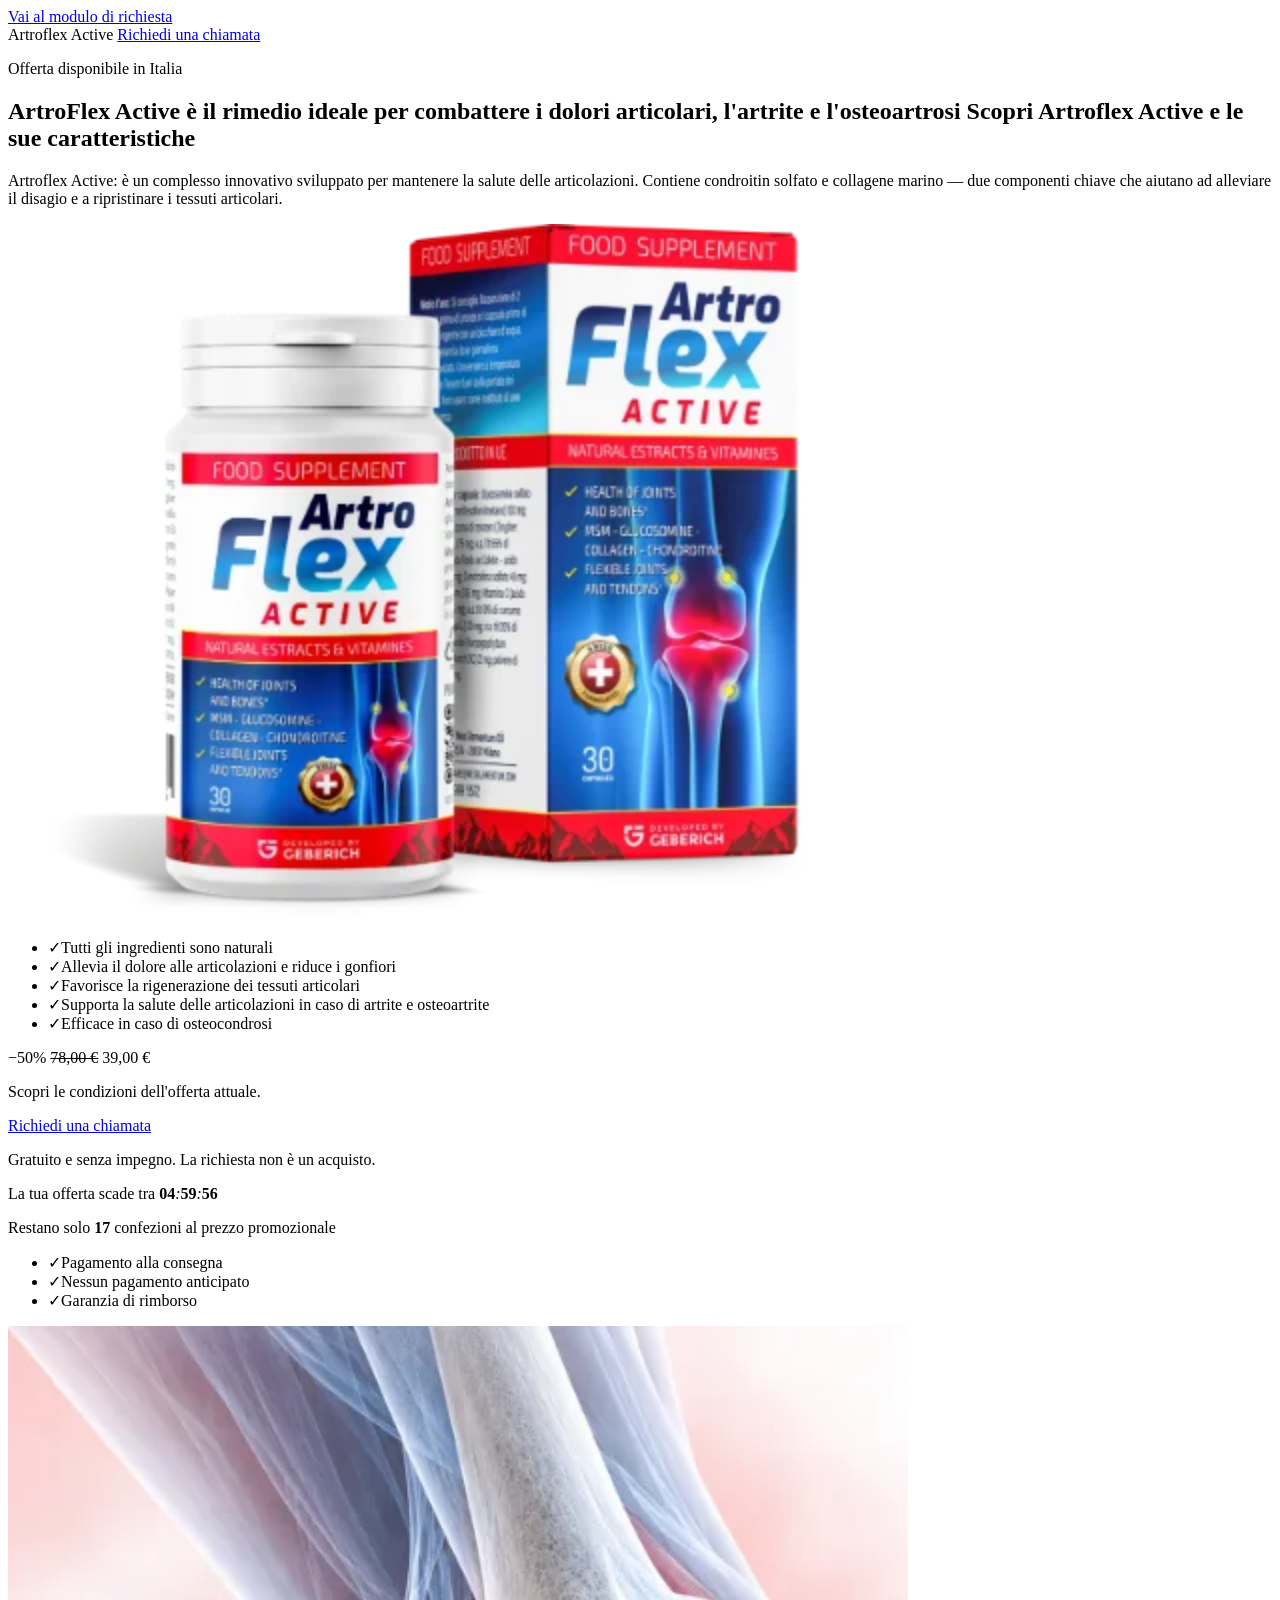
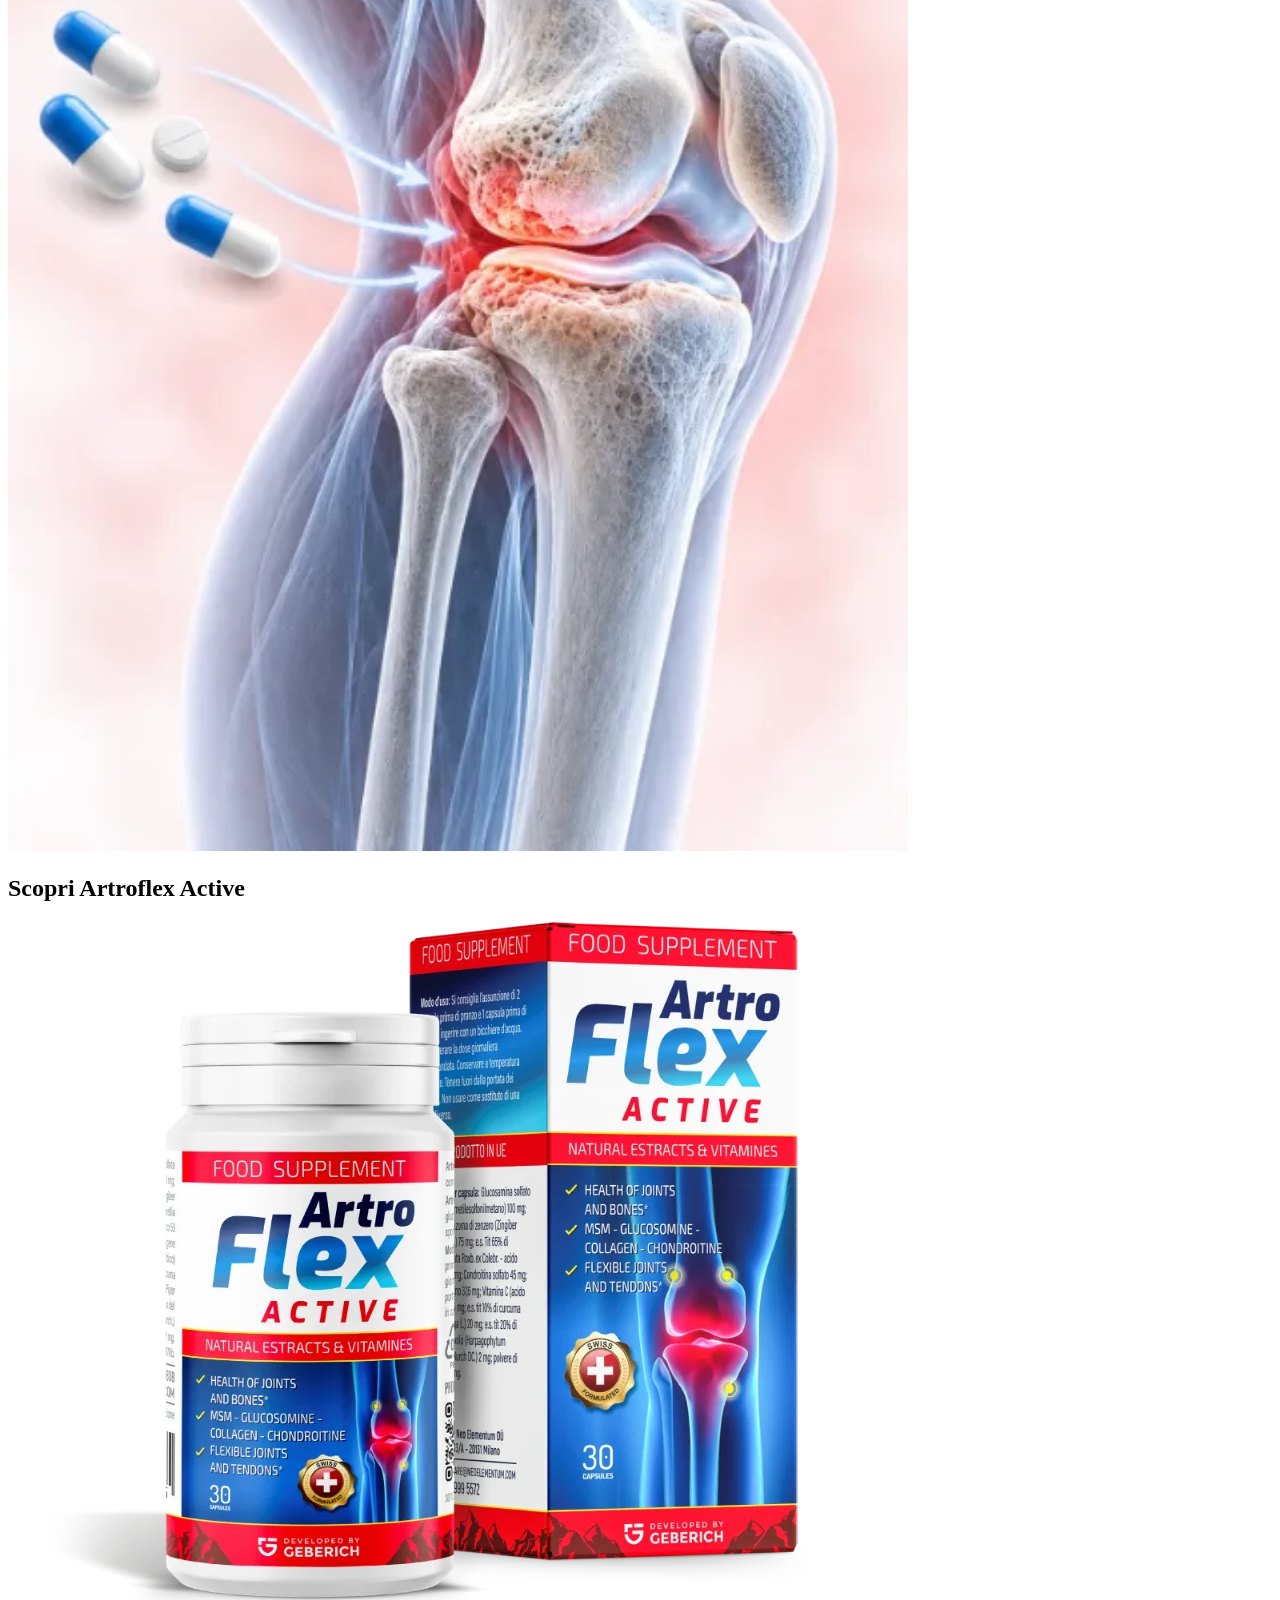
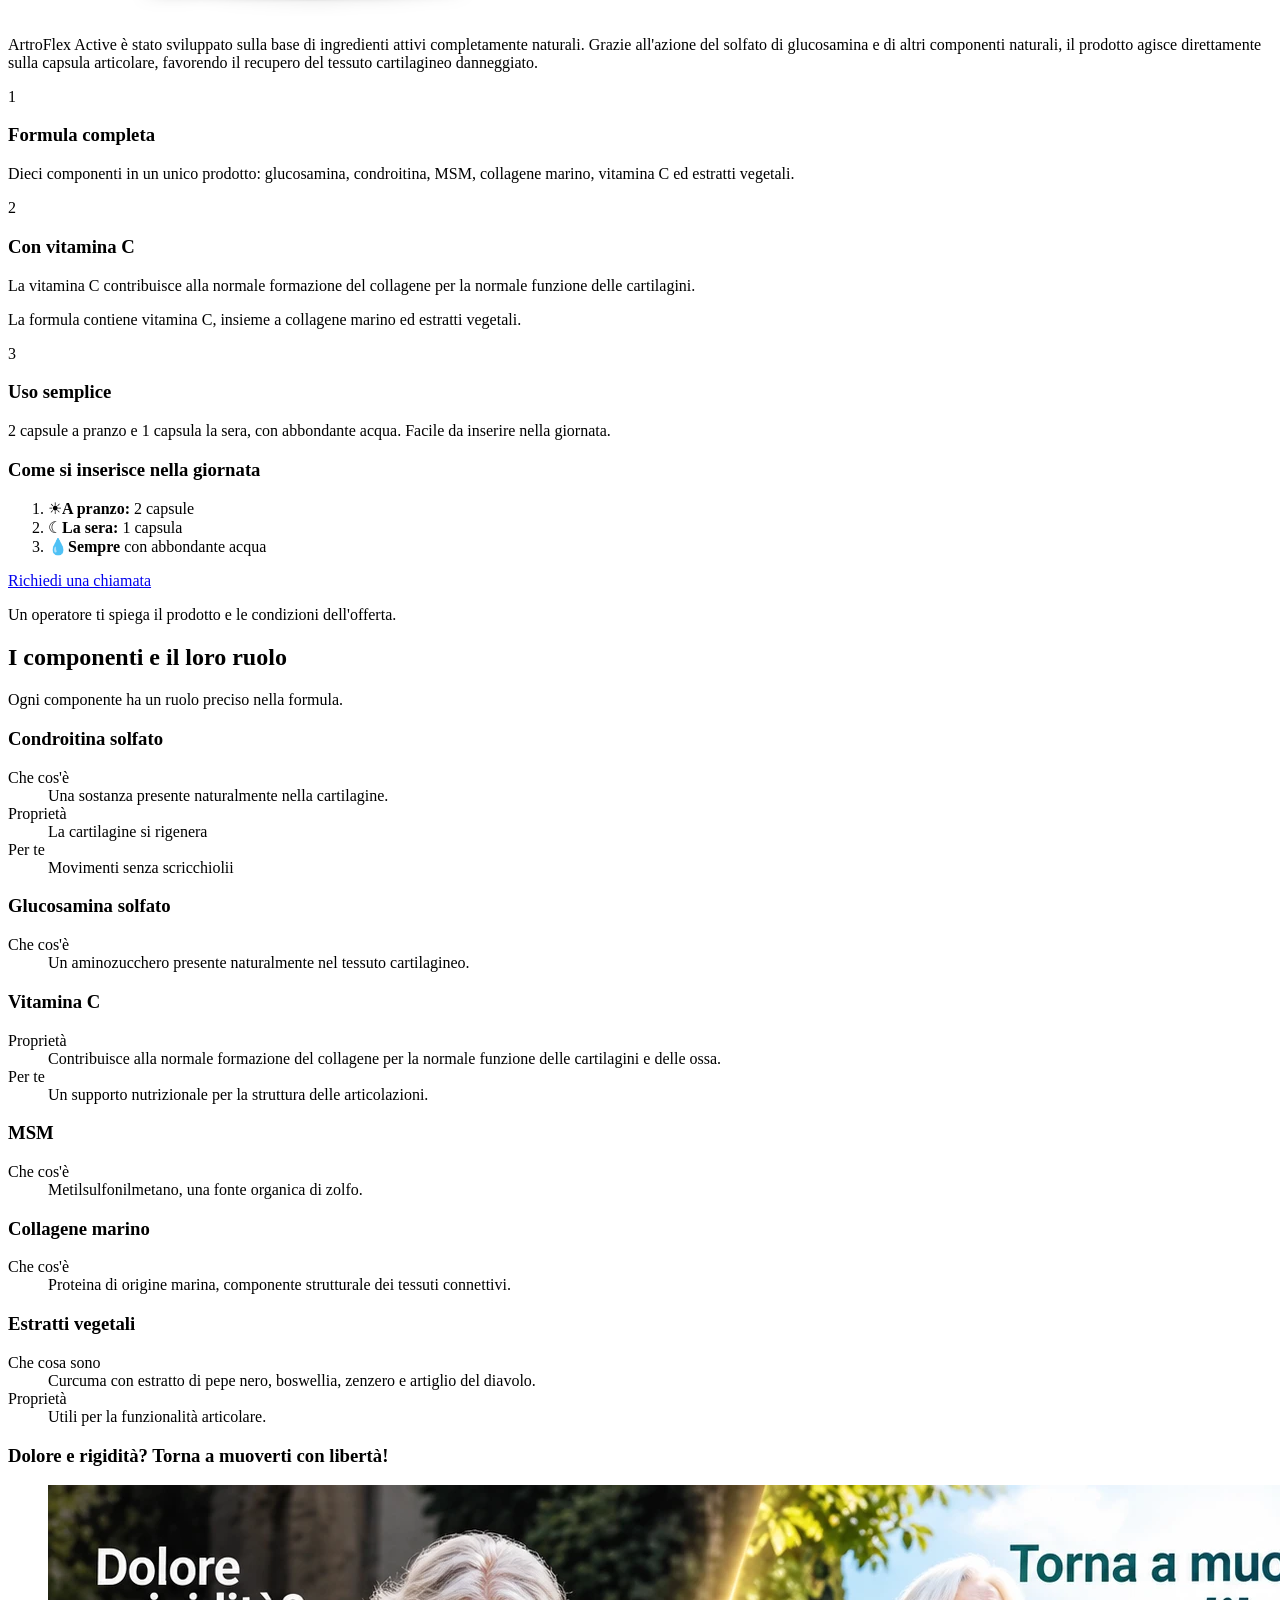
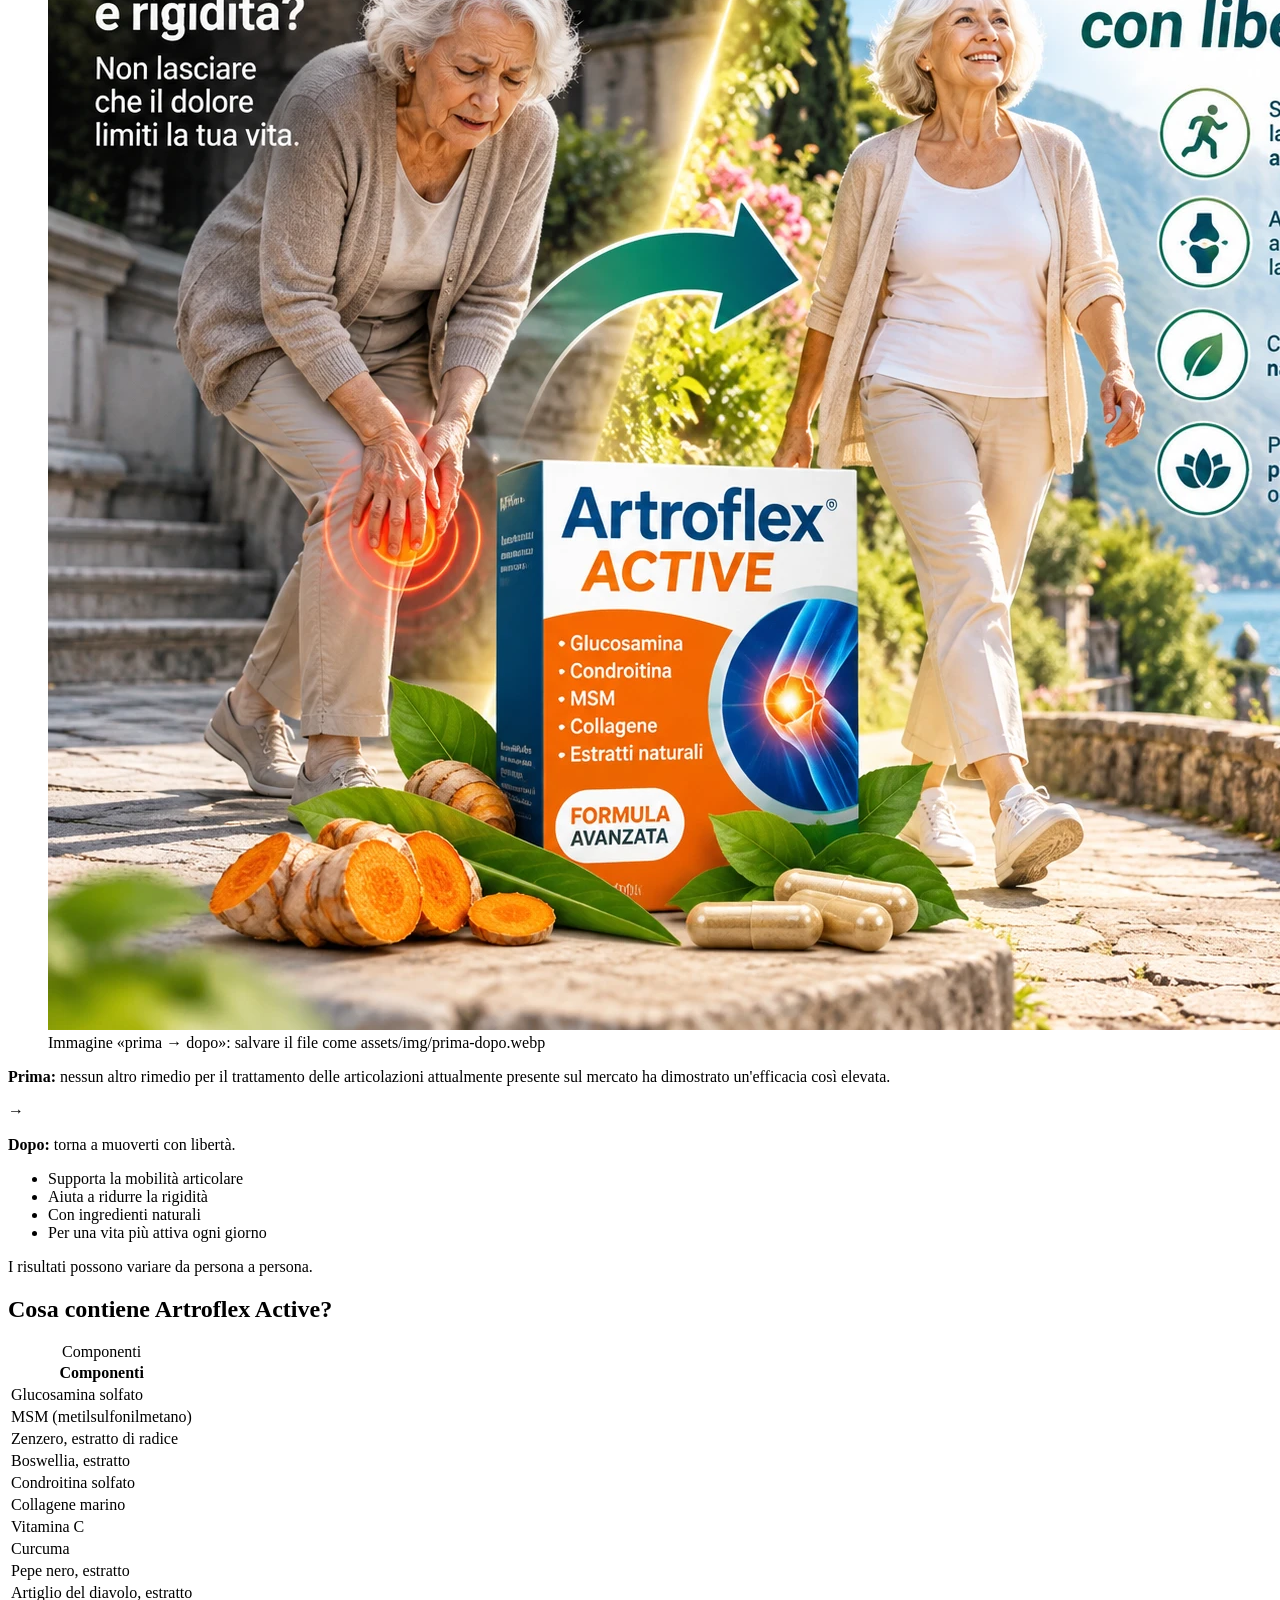
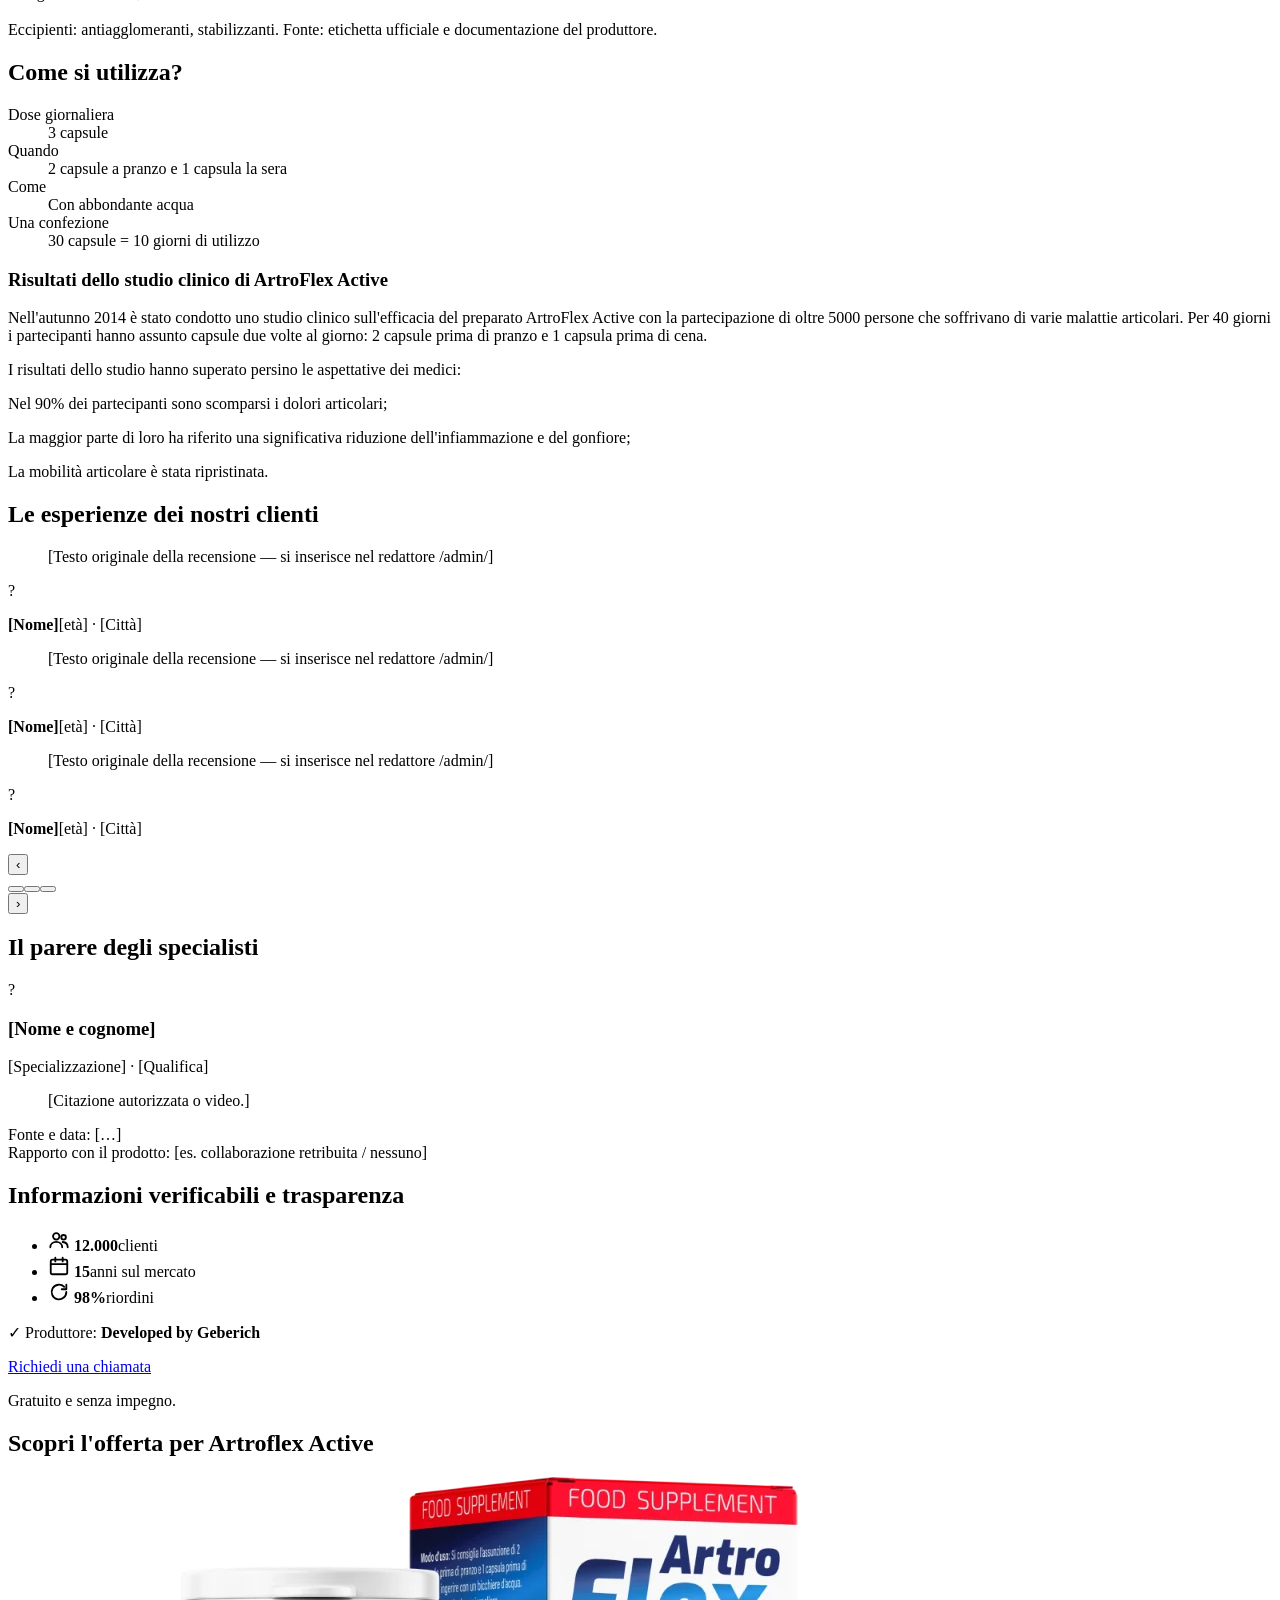
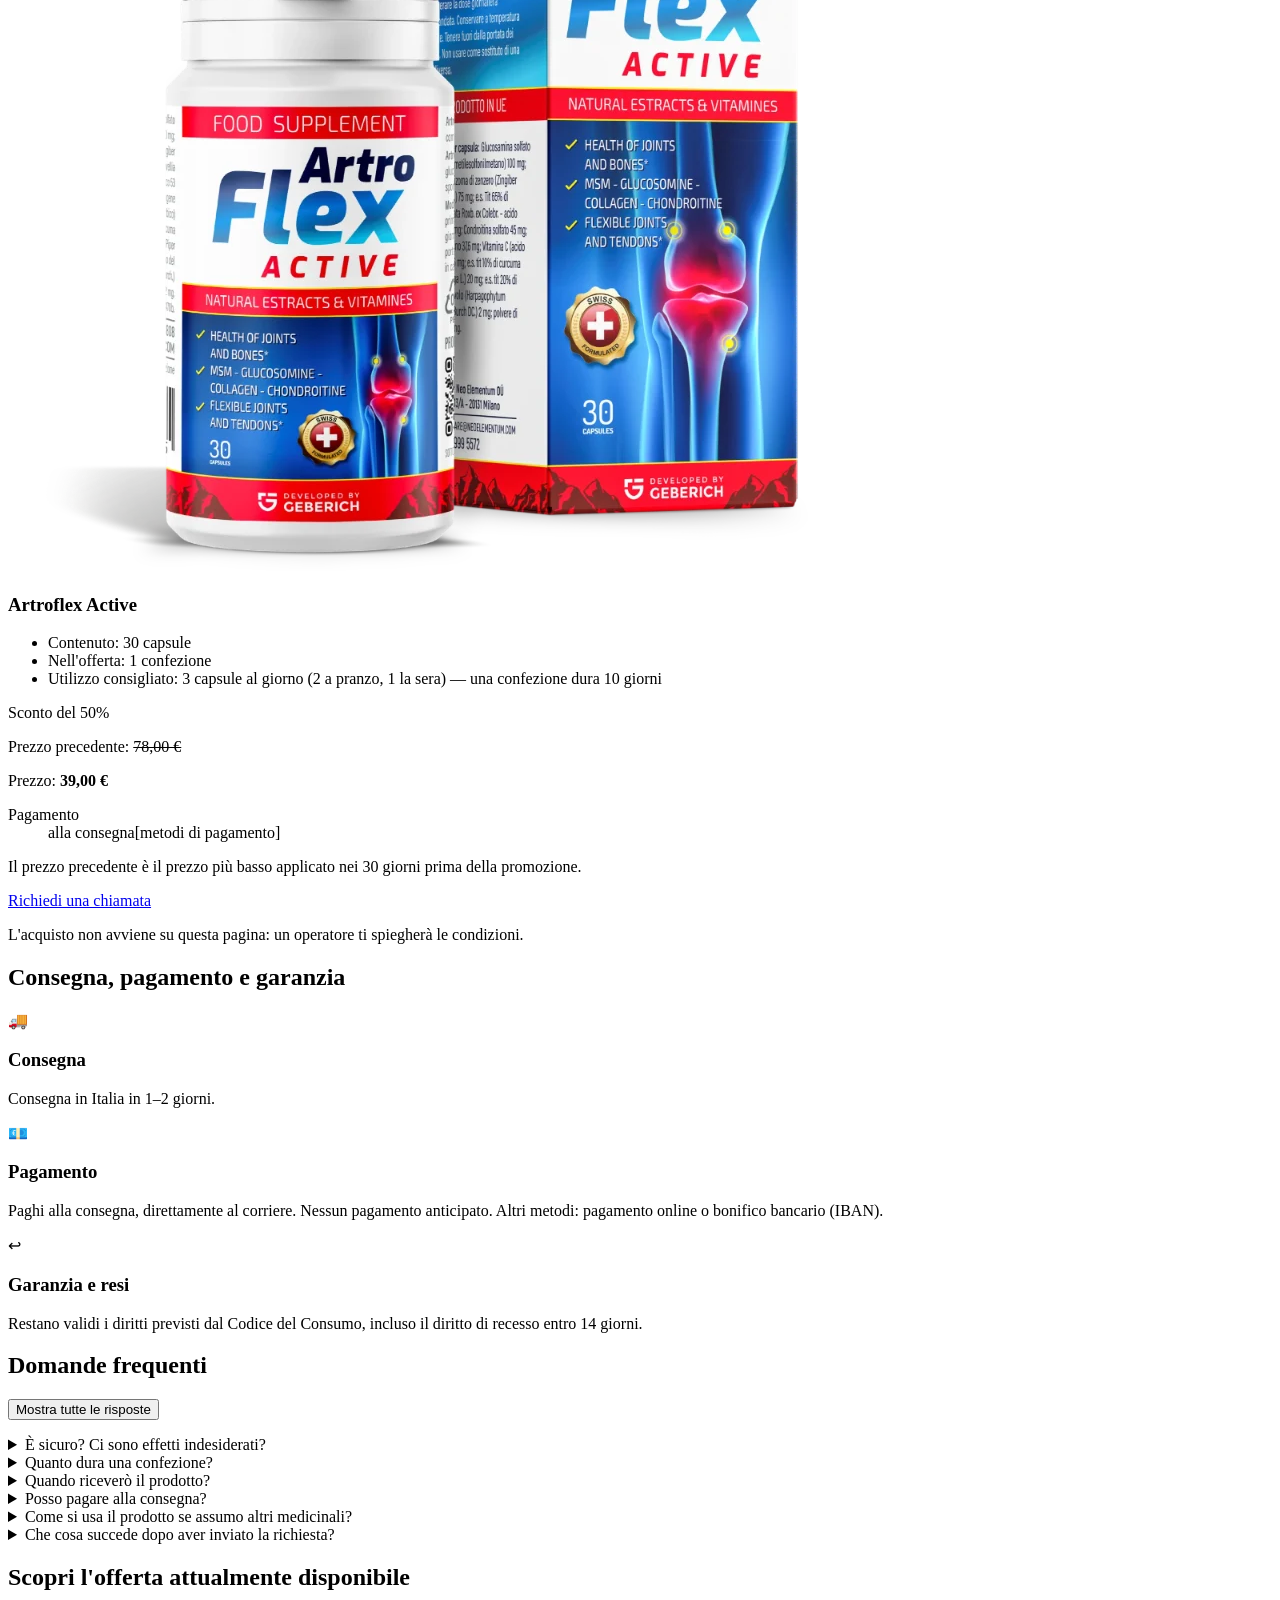
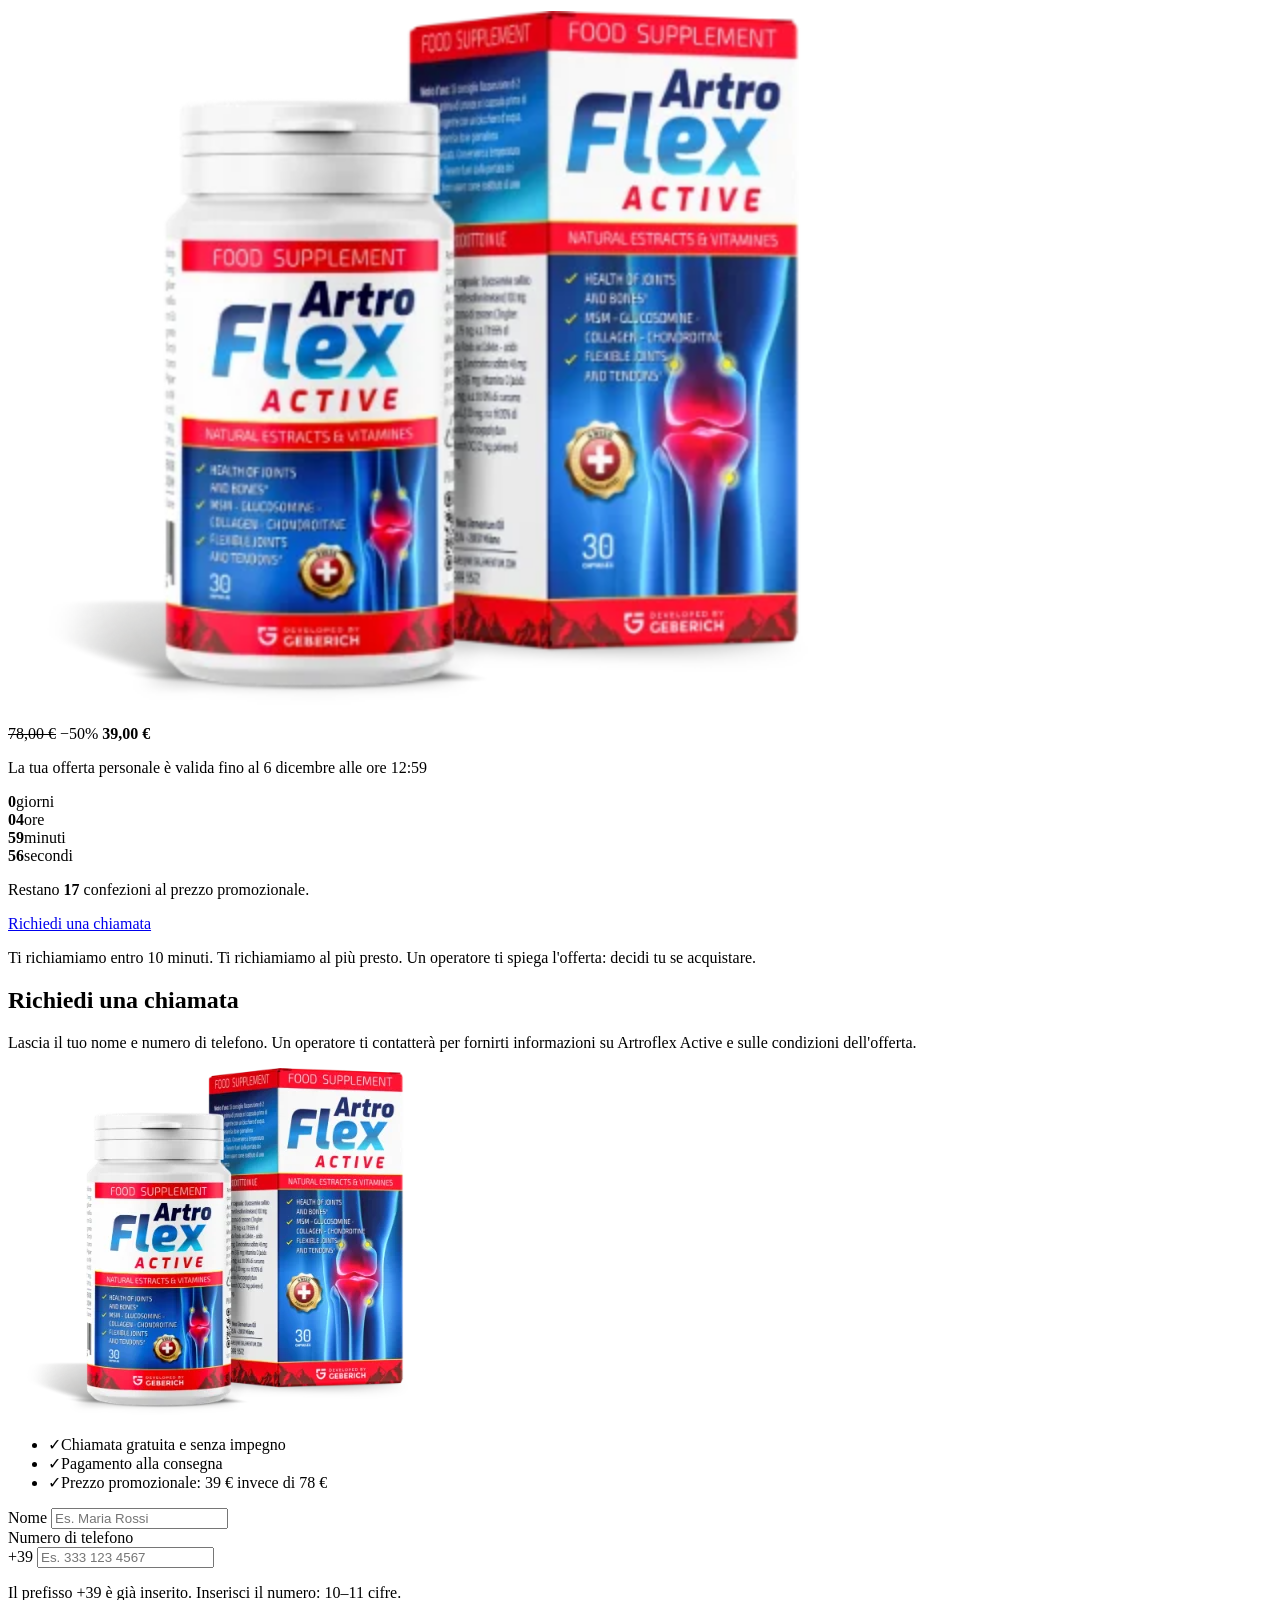
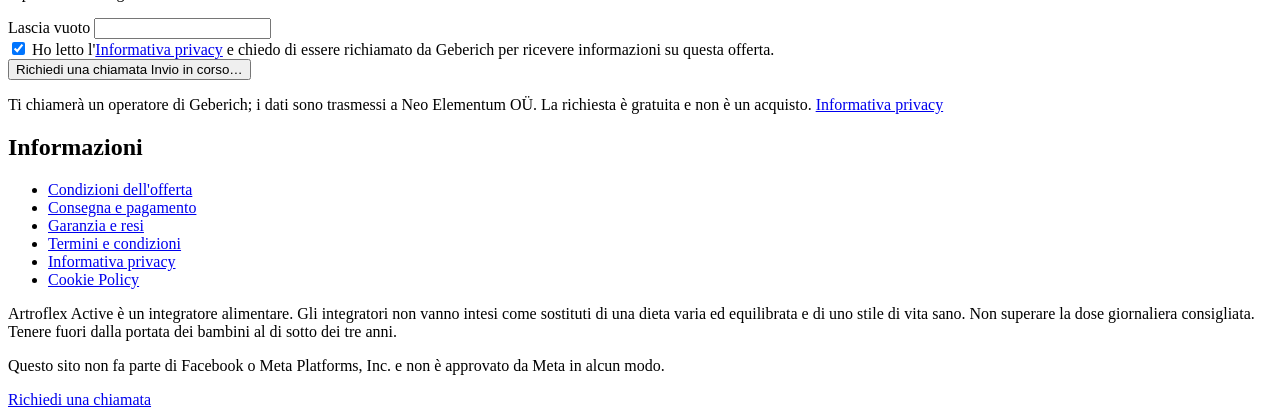
==== index.html @ 5b06e51c "Звонящий — Geberich: согласие, текст у формы, экран и страница благодарности, политика конфиденциаль" ====
<!doctype html>
<html lang="it" class="no-js">
<head>
<meta charset="utf-8">
<meta name="viewport" content="width=device-width, initial-scale=1">
<title>Niente più dolori alle articolazioni di braccia e gambe!</title>
<meta name="description" content="Composizione, modalità d'uso e offerta disponibile in Italia. Richiedi una chiamata gratuita e senza impegno.">
<meta name="robots" content="noindex, nofollow">
<meta name="theme-color" content="#ffffff">
<link rel="stylesheet" href="assets/css/style.css">
<!--
  Главное изображение первого экрана: после получения фото заменить плейсхолдер в .hero__media
  и добавить предзагрузку:
  <link rel="preload" as="image" href="assets/img/hero.avif" type="image/avif" fetchpriority="high">
-->
<script>document.documentElement.classList.replace('no-js','js');</script>
<script src="assets/js/config.js"></script>
</head>
<body>

<a class="skip-link" href="#richiesta">Vai al modulo di richiesta</a>

<div class="demo-banner" id="demo-banner" hidden>
  MODALITÀ DEMO — le richieste non vengono inviate a nessuno.
</div>

<header class="topbar">
  <div class="wrap topbar__inner">
    <span class="topbar__brand" data-t="productName">Artroflex Active</span>
    <a class="topbar__link" href="#richiesta" data-cta="topbar" data-track="cta-topbar">Richiedi una chiamata</a>
  </div>
</header>

<main id="main">

<!-- ============ БЛОК 1. HERO ============ -->
<section class="hero" aria-labelledby="hero-title" data-track="sec-hero">
  <div class="wrap hero__grid">
    <div class="hero__text">
      <p class="eyebrow">Offerta disponibile in Italia</p>

      <h1 id="hero-title">
        <span data-claim="heroTestimonial">ArtroFlex Active è il rimedio ideale per combattere i dolori articolari, l'artrite e l'osteoartrosi</span>
        <span data-claim-alt="heroTestimonial">Scopri <span data-t="productName">Artroflex Active</span> e le sue caratteristiche</span>
      </h1>

      <p class="lead"><span data-t="productName">Artroflex Active</span>: è un complesso innovativo sviluppato per mantenere la salute delle articolazioni. Contiene condroitin solfato e collagene marino — due componenti chiave che aiutano ad alleviare il disagio e a ripristinare i tessuti articolari.</p>

      <div class="hero__product">
        <picture class="media media--product" style="aspect-ratio:800/694"><img src="assets/img/prodotto-800.webp" srcset="assets/img/prodotto-400.webp 400w, assets/img/prodotto-800.webp 800w" sizes="120px" width="800" height="694" alt="Flacone e confezione di Artroflex Active, 30 capsule" fetchpriority="high"></picture>
        <ul class="hero__benefits">
          <li><span class="ico" aria-hidden="true">✓</span>Tutti gli ingredienti sono naturali</li>
          <li><span class="ico" aria-hidden="true">✓</span>Allevia il dolore alle articolazioni e riduce i gonfiori</li>
          <li><span class="ico" aria-hidden="true">✓</span>Favorisce la rigenerazione dei tessuti articolari</li>
          <li><span class="ico" aria-hidden="true">✓</span>Supporta la salute delle articolazioni in caso di artrite e osteoartrite</li>
          <li><span class="ico" aria-hidden="true">✓</span>Efficace in caso di osteocondrosi</li>
        </ul>
      </div>

      <div class="price-strip" data-claim="discount" data-offer-promo data-track="price-hero">
        <span class="price-strip__badge">−<span data-price="discountPercent">50</span>%</span>
        <span class="price-strip__old"><s data-price="old">78,00 €</s></span>
        <span class="price-strip__new" data-price="current">39,00 €</span>
      </div>
      <p class="hero__product-note" data-claim-alt="discount">Scopri le condizioni dell'offerta attuale.</p>


      <a class="btn btn--cta" href="#richiesta" data-cta="hero" data-track="cta-hero">Richiedi una chiamata</a>
      <p class="btn-note">Gratuito e senza impegno. La richiesta non è un acquisto.</p>
      <div class="hero-urgency" data-offer-promo>
        <div class="hero-timer" data-claim="timer" data-track="timer-hero">
          <span class="hero-timer__label">La tua offerta scade tra</span>
          <span class="hero-timer__clock" role="timer" aria-label="Tempo rimanente"><b data-timer="H">00</b><i>:</i><b data-timer="m">00</b><i>:</i><b data-timer="s">00</b></span>
        </div>
        <p class="hero-stock" data-claim="stock">Restano solo <strong data-offer-stock>17</strong> confezioni al prezzo promozionale</p>
      </div>

      <ul class="trust-row" aria-label="Condizioni dell'offerta">
        <li data-claim="cod"><span class="ico" aria-hidden="true">✓</span>Pagamento alla consegna</li>
        <li data-claim="noPrepay"><span class="ico" aria-hidden="true">✓</span>Nessun pagamento anticipato</li>
        <li data-claim="moneyBack"><span class="ico" aria-hidden="true">✓</span>Garanzia di rimborso</li>
      </ul>
    </div>

    <div class="hero__media">
      <picture class="media hero__img" style="aspect-ratio:900/1125" data-track="img-hero">
        <source srcset="assets/img/hero-ginocchio-480.webp 480w, assets/img/hero-ginocchio-900.webp 900w" sizes="(min-width: 900px) 480px, 100vw" type="image/webp">
        <img src="assets/img/hero-ginocchio-900.jpg" srcset="assets/img/hero-ginocchio-480.jpg 480w, assets/img/hero-ginocchio-900.jpg 900w" sizes="(min-width: 900px) 480px, 100vw" width="900" height="1125" alt="Illustrazione dell’articolazione del ginocchio con capsule" fetchpriority="high">
      </picture>
    </div>
  </div>
</section>

<!-- ============ БЛОК 3. РЕШЕНИЕ ============ -->
<section class="section section--tint" aria-labelledby="solution-title" data-track="sec-solution">
  <div class="wrap">
    <h2 id="solution-title" class="center">Scopri <span data-t="productName">Artroflex Active</span></h2>

    <div class="two-col two-col--center">
      <picture class="media media--product" style="aspect-ratio:800/694"><img src="assets/img/prodotto-800.webp" srcset="assets/img/prodotto-400.webp 400w, assets/img/prodotto-800.webp 800w" sizes="(min-width: 768px) 480px, 100vw" width="800" height="694" loading="lazy" alt="Flacone e confezione di Artroflex Active, 30 capsule"></picture>
      <div class="prose">
        <p>ArtroFlex Active è stato sviluppato sulla base di ingredienti attivi completamente naturali. Grazie all'azione del solfato di glucosamina e di altri componenti naturali, il prodotto agisce direttamente sulla capsula articolare, favorendo il recupero del tessuto cartilagineo danneggiato.</p>
      </div>
    </div>

    <div class="cards cards--3">
      <article class="card">
        <span class="card__num" aria-hidden="true">1</span>
        <h3>Formula completa</h3>
        <p>Dieci componenti in un unico prodotto: glucosamina, condroitina, MSM, collagene marino, vitamina C ed estratti vegetali.</p>
      </article>
      <article class="card">
        <span class="card__num" aria-hidden="true">2</span>
        <h3>Con vitamina C</h3>
        <p data-claim="vitaminC">La vitamina C contribuisce alla normale formazione del collagene per la normale funzione delle cartilagini.</p>
        <p data-claim-alt="vitaminC">La formula contiene vitamina C, insieme a collagene marino ed estratti vegetali.</p>
      </article>
      <article class="card">
        <span class="card__num" aria-hidden="true">3</span>
        <h3>Uso semplice</h3>
        <p>2 capsule a pranzo e 1 capsula la sera, con abbondante acqua. Facile da inserire nella giornata.</p>
      </article>
    </div>

    <h3 class="center mt-l">Come si inserisce nella giornata</h3>
    <ol class="steps" aria-label="Schema di utilizzo">
      <li class="steps__item"><span class="steps__n" aria-hidden="true">☀</span><span><strong>A pranzo:</strong> 2 capsule</span></li>
      <li class="steps__item"><span class="steps__n" aria-hidden="true">☾</span><span><strong>La sera:</strong> 1 capsula</span></li>
      <li class="steps__item"><span class="steps__n" aria-hidden="true">💧</span><span><strong>Sempre</strong> con abbondante acqua</span></li>
    </ol>

    <div class="cta-block">
      <a class="btn btn--cta" href="#richiesta" data-cta="after-product" data-track="cta-after-product">Richiedi una chiamata</a>
      <p class="btn-note">Un operatore ti spiega il prodotto e le condizioni dell'offerta.</p>
    </div>
  </div>
</section>

<!-- ============ БЛОК 4. МЕХАНИЗМ ДЕЙСТВИЯ ============ -->
<section class="section" aria-labelledby="mechanism-title" data-track="sec-mechanism">
  <div class="wrap">
    <h2 id="mechanism-title" class="center">I componenti e il loro ruolo</h2>
    <p class="center narrow">Ogni componente ha un ruolo preciso nella formula.</p>

    <div class="cards cards--3">
      <article class="card ingredient">
        <h3>Condroitina solfato</h3>
        <dl class="ingredient__dl">
          <div><dt>Che cos'è</dt><dd>Una sostanza presente naturalmente nella cartilagine.</dd></div>
          <div data-claim="chondroitin"><dt>Proprietà</dt><dd>La cartilagine si rigenera</dd></div>
          <div data-claim="chondroitin"><dt>Per te</dt><dd>Movimenti senza scricchiolii</dd></div>
        </dl>
      </article>
      <article class="card ingredient">
        <h3>Glucosamina solfato</h3>
        <dl class="ingredient__dl">
          <div><dt>Che cos'è</dt><dd>Un aminozucchero presente naturalmente nel tessuto cartilagineo.</dd></div>
        </dl>
      </article>
      <article class="card ingredient">
        <h3>Vitamina C</h3>
        <dl class="ingredient__dl">
          <div data-claim="vitaminC"><dt>Proprietà</dt><dd>Contribuisce alla normale formazione del collagene per la normale funzione delle cartilagini e delle ossa.</dd></div>
          <div data-claim="vitaminC"><dt>Per te</dt><dd>Un supporto nutrizionale per la struttura delle articolazioni.</dd></div>
        </dl>
      </article>
      <article class="card ingredient">
        <h3>MSM</h3>
        <dl class="ingredient__dl">
          <div><dt>Che cos'è</dt><dd>Metilsulfonilmetano, una fonte organica di zolfo.</dd></div>
        </dl>
      </article>
      <article class="card ingredient">
        <h3>Collagene marino</h3>
        <dl class="ingredient__dl">
          <div><dt>Che cos'è</dt><dd>Proteina di origine marina, componente strutturale dei tessuti connettivi.</dd></div>
        </dl>
      </article>
      <article class="card ingredient">
        <h3>Estratti vegetali</h3>
        <dl class="ingredient__dl">
          <div><dt>Che cosa sono</dt><dd>Curcuma con estratto di pepe nero, boswellia, zenzero e artiglio del diavolo.</dd></div>
          <div data-claim="botanicals"><dt>Proprietà</dt><dd>Utili per la funzionalità articolare.</dd></div>
        </dl>
      </article>
    </div>

    <div class="before-after split split--ba" data-claim="beforeAfter">
      <h3 class="center">Dolore e rigidità? Torna a muoverti con libertà!</h3>
      <figure class="infographic">
        <img data-track="img-before-after" src="assets/img/prima-dopo.webp" width="1374" height="1145" loading="lazy" alt="" onerror="this.parentNode.classList.add('is-missing')">
        <span class="infographic__missing">Immagine «prima → dopo»: salvare il file come assets/img/prima-dopo.webp</span>
      </figure>
      <div class="before-after__grid">
        <div class="before-after__item card">
          <p><strong>Prima:</strong> nessun altro rimedio per il trattamento delle articolazioni attualmente presente sul mercato ha dimostrato un'efficacia così elevata.</p>
        </div>
        <span class="before-after__arrow" aria-hidden="true">→</span>
        <div class="before-after__item card">
          <p><strong>Dopo:</strong> torna a muoverti con libertà.</p>
          <ul class="info-list">
            <li>Supporta la mobilità articolare</li>
            <li>Aiuta a ridurre la rigidità</li>
            <li>Con ingredienti naturali</li>
            <li>Per una vita più attiva ogni giorno</li>
          </ul>
        </div>
      </div>
      <p class="caption center">I risultati possono variare da persona a persona.</p>
    </div>
  </div>
</section>

<!-- ============ БЛОК 5. СОСТАВ И ПРИМЕНЕНИЕ ============ -->
<section class="section section--tint" aria-labelledby="composition-title" data-track="sec-composition">
  <div class="wrap two-col two-col--top">
    <div>
      <h2 id="composition-title">Cosa contiene <span data-t="productName">Artroflex Active</span>?</h2>
      <div class="table-wrap">
        <table class="table">
          <caption class="visually-hidden">Componenti</caption>
          <thead><tr><th scope="col">Componenti</th></tr></thead>
          <tbody>
            <tr><td>Glucosamina solfato</td></tr>
            <tr><td>MSM (metilsulfonilmetano)</td></tr>
            <tr><td>Zenzero, estratto di radice</td></tr>
            <tr><td>Boswellia, estratto</td></tr>
            <tr><td>Condroitina solfato</td></tr>
            <tr><td>Collagene marino</td></tr>
            <tr><td>Vitamina C</td></tr>
            <tr><td>Curcuma</td></tr>
            <tr><td>Pepe nero, estratto</td></tr>
            <tr><td>Artiglio del diavolo, estratto</td></tr>
          </tbody>
        </table>
      </div>
      <p class="caption">Eccipienti: antiagglomeranti, stabilizzanti. Fonte: etichetta ufficiale e documentazione del produttore.</p>
    </div>
    <div>
      <h2>Come si utilizza?</h2>
      <dl class="usage">
        <div><dt>Dose giornaliera</dt><dd>3 capsule</dd></div>
        <div><dt>Quando</dt><dd>2 capsule a pranzo e 1 capsula la sera</dd></div>
        <div><dt>Come</dt><dd>Con abbondante acqua</dd></div>
        <div><dt>Una confezione</dt><dd>30 capsule = 10 giorni di utilizzo</dd></div>
      </dl>
      <div class="notice">
        <h3>Risultati dello studio clinico di ArtroFlex Active</h3>
        <p>Nell'autunno 2014 è stato condotto uno studio clinico sull'efficacia del preparato ArtroFlex Active con la partecipazione di oltre 5000 persone che soffrivano di varie malattie articolari. Per 40 giorni i partecipanti hanno assunto capsule due volte al giorno: 2 capsule prima di pranzo e 1 capsula prima di cena.</p>
        <p>I risultati dello studio hanno superato persino le aspettative dei medici:</p>
        <p>Nel 90% dei partecipanti sono scomparsi i dolori articolari;</p>
        <p>La maggior parte di loro ha riferito una significativa riduzione dell'infiammazione e del gonfiore;</p>
        <p>La mobilità articolare è stata ripristinata.</p>
      </div>
    </div>
  </div>
</section>

<!-- ============ БЛОК 6. ОТЗЫВЫ ============ -->
<section class="section" id="reviews" aria-labelledby="reviews-title" data-track="sec-reviews">
  <div class="wrap">
    <h2 id="reviews-title" class="center">Le esperienze dei nostri clienti</h2>

    <div class="slider" data-slider data-more-label="Mostra altre {n} recensioni">
      <div class="slider__track" data-reviews-track tabindex="0" role="region" aria-label="Recensioni dei clienti, scorri per vederle tutte">
        <article class="review">
          <blockquote class="review__text ph">[Testo originale della recensione — si inserisce nel redattore /admin/]</blockquote>
          <footer class="review__head">
            <span class="review__avatar" aria-hidden="true">?</span>
            <p class="review__who"><strong class="ph">[Nome]</strong><span class="ph">[età] · [Città]</span></p>
          </footer>
        </article>
        <article class="review">
          <blockquote class="review__text ph">[Testo originale della recensione — si inserisce nel redattore /admin/]</blockquote>
          <footer class="review__head">
            <span class="review__avatar" aria-hidden="true">?</span>
            <p class="review__who"><strong class="ph">[Nome]</strong><span class="ph">[età] · [Città]</span></p>
          </footer>
        </article>
        <article class="review">
          <blockquote class="review__text ph">[Testo originale della recensione — si inserisce nel redattore /admin/]</blockquote>
          <footer class="review__head">
            <span class="review__avatar" aria-hidden="true">?</span>
            <p class="review__who"><strong class="ph">[Nome]</strong><span class="ph">[età] · [Città]</span></p>
          </footer>
        </article>
      </div>
      <div class="slider__nav">
        <button type="button" class="slider__btn" data-slider-prev data-track="reviews-prev" aria-label="Recensione precedente">‹</button>
        <div class="slider__dots" data-slider-dots></div>
        <span class="slider__count" data-slider-count aria-live="polite" hidden>1 / 3</span>
        <button type="button" class="slider__btn" data-slider-next data-track="reviews-next" aria-label="Recensione successiva">›</button>
      </div>
    </div>
  </div>
</section>

<!-- ============ БЛОК 7. СПЕЦИАЛИСТЫ ============ -->
<section class="section section--tint" id="experts" aria-labelledby="experts-title" data-track="sec-experts">
  <div class="wrap">
    <h2 id="experts-title" class="center">Il parere degli specialisti</h2>

    <div class="slider" data-slider data-more-label="Mostra altri {n} specialisti">
      <div class="slider__track" data-experts-track tabindex="0" role="region" aria-label="Pareri degli specialisti, scorri per vederli tutti">
        <article class="review expert-card">
          <header class="expert-card__head">
            <span class="review__avatar expert-card__avatar" aria-hidden="true">?</span>
            <div>
              <h3 class="expert-card__name ph">[Nome e cognome]</h3>
              <p class="expert-card__role"><span class="ph">[Specializzazione]</span> · <span class="ph">[Qualifica]</span></p>
            </div>
          </header>
          <blockquote class="review__text expert-card__quote ph">[Citazione autorizzata o video.]</blockquote>
          <p class="expert-card__meta">Fonte e data: <span class="ph">[…]</span><br>Rapporto con il prodotto: <span class="ph">[es. collaborazione retribuita / nessuno]</span></p>
        </article>
      </div>
      <div class="slider__nav">
        <button type="button" class="slider__btn" data-slider-prev data-track="experts-prev" aria-label="Specialista precedente">‹</button>
        <div class="slider__dots" data-slider-dots></div>
        <span class="slider__count" data-slider-count aria-live="polite" hidden>1 / 1</span>
        <button type="button" class="slider__btn" data-slider-next data-track="experts-next" aria-label="Specialista successivo">›</button>
      </div>
    </div>
  </div>
</section>

<!-- ============ БЛОК 8. ДОКУМЕНТЫ И ЦИФРЫ ============ -->
<section class="section" aria-labelledby="trust-title" data-track="sec-trust">
  <div class="wrap">
    <h2 id="trust-title" class="center">Informazioni verificabili e trasparenza</h2>

    <div class="trust-panel">
      <div data-claim="stats">
      <ul class="stats" aria-label="Alcuni numeri">
        <li>
          <span class="stats__ico" aria-hidden="true"><svg viewBox="0 0 24 24" width="22" height="22" fill="none" stroke="currentColor" stroke-width="2" stroke-linecap="round" stroke-linejoin="round"><circle cx="9" cy="8" r="3.5"/><path d="M2.5 20c0-3.6 2.9-6 6.5-6s6.5 2.4 6.5 6"/><circle cx="17" cy="9" r="2.5"/><path d="M16 14.2c3 .2 5.5 2.3 5.5 5.8"/></svg></span>
          <strong>12.000</strong><span>clienti</span>
        </li>
        <li>
          <span class="stats__ico" aria-hidden="true"><svg viewBox="0 0 24 24" width="22" height="22" fill="none" stroke="currentColor" stroke-width="2" stroke-linecap="round" stroke-linejoin="round"><rect x="3" y="5" width="18" height="16" rx="2"/><path d="M3 10h18M8 3v4M16 3v4"/></svg></span>
          <strong>15</strong><span>anni sul mercato</span>
        </li>
        <li>
          <span class="stats__ico" aria-hidden="true"><svg viewBox="0 0 24 24" width="22" height="22" fill="none" stroke="currentColor" stroke-width="2" stroke-linecap="round" stroke-linejoin="round"><path d="M20 12a8 8 0 1 1-2.3-5.6"/><path d="M20 4v5h-5"/></svg></span>
          <strong>98%</strong><span>riordini</span>
        </li>
      </ul>
      </div>
      <p class="trust-panel__foot">
        <span class="ico" aria-hidden="true">✓</span>
        <span>Produttore: <strong data-t="manufacturer">Developed by Geberich</strong></span>
      </p>
    </div>

    <div class="cta-block">
      <a class="btn btn--cta" href="#richiesta" data-cta="after-trust" data-track="cta-after-trust">Richiedi una chiamata</a>
      <p class="btn-note">Gratuito e senza impegno.</p>
    </div>
  </div>
</section>

<!-- ============ БЛОК 9. ОФФЕР ============ -->
<section class="section section--tint" id="offerta" aria-labelledby="offer-title" data-track="sec-offer">
  <div class="wrap">
    <h2 id="offer-title" class="center">Scopri l'offerta per <span data-t="productName">Artroflex Active</span></h2>

    <div class="offer">
      <picture class="media media--product offer__img" style="aspect-ratio:800/694"><img src="assets/img/prodotto-800.webp" srcset="assets/img/prodotto-400.webp 400w, assets/img/prodotto-800.webp 800w" sizes="(min-width: 768px) 480px, 100vw" width="800" height="694" loading="lazy" alt="Flacone e confezione di Artroflex Active, 30 capsule"></picture>
      <div class="offer__body">
        <h3 class="offer__name"><span data-t="productName">Artroflex Active</span></h3>
        <ul class="offer__spec">
          <li>Contenuto: <span data-t="units" class="ph">[N] capsule</span></li>
          <li>Nell'offerta: <span data-t="packs">1 confezione</span></li>
          <li>Utilizzo consigliato: 3 capsule al giorno (2 a pranzo, 1 la sera) — una confezione dura 10 giorni</li>
        </ul>

        <div class="price-box" data-track="price-offer">
          <p class="price-box__badge" data-claim="discount" data-offer-promo>Sconto del <span data-price="discountPercent">50</span>%</p>
          <p class="price-box__old" data-claim="discount" data-offer-promo>Prezzo precedente: <s data-price="old">€ —</s></p>
          <p class="price-box__now">Prezzo: <strong data-price="current">€ —</strong></p>
          <dl class="price-box__lines">
            <div data-extra-fees hidden><dt>Altri costi</dt><dd data-price="extraFees">€ —</dd></div>
            <div><dt>Pagamento</dt><dd><span data-claim="cod">alla consegna</span><span data-claim-alt="cod" class="ph">[metodi di pagamento]</span></dd></div>
          </dl>
          <p class="caption" data-claim="discount" data-offer-promo>Il prezzo precedente è il prezzo più basso applicato nei 30 giorni prima della promozione.</p>
        </div>

        <a class="btn btn--cta btn--block" href="#richiesta" data-cta="offer" data-track="cta-offer">Richiedi una chiamata</a>
        <p class="btn-note">L'acquisto non avviene su questa pagina: un operatore ti spiegherà le condizioni.</p>
      </div>
    </div>
  </div>
</section>

<!-- ============ БЛОК 10. ДОСТАВКА, ОПЛАТА, ВОЗВРАТ ============ -->
<section class="section" aria-labelledby="terms-title" data-track="sec-terms">
  <div class="wrap">
    <h2 id="terms-title" class="center">Consegna, pagamento e garanzia</h2>
    <div class="cards cards--3">
      <article class="card">
        <span class="card__ico" aria-hidden="true">🚚</span>
        <h3>Consegna</h3>
        <p>Consegna in Italia in <span data-t="deliveryTime">1–2 giorni</span>.</p>
      </article>
      <article class="card">
        <span class="card__ico" aria-hidden="true">💶</span>
        <h3>Pagamento</h3>
        <p>
          <span data-claim="cod">Paghi alla consegna, direttamente al corriere.</span>
          <span data-claim="noPrepay">Nessun pagamento anticipato.</span>
          Altri metodi: pagamento online o bonifico bancario (IBAN).
        </p>
      </article>
      <article class="card">
        <span class="card__ico" aria-hidden="true">↩</span>
        <h3>Garanzia e resi</h3>
        <p>Restano validi i diritti previsti dal Codice del Consumo, incluso il diritto di recesso entro 14 giorni.</p>
      </article>
    </div>
  </div>
</section>

<!-- ============ БЛОК 11. FAQ ============ -->
<section class="section section--tint" aria-labelledby="faq-title" data-track="sec-faq">
  <div class="wrap narrow-wrap">
    <h2 id="faq-title" class="center">Domande frequenti</h2>
    <p class="center"><button type="button" class="link-btn" data-faq-toggle data-track="faq-all" aria-pressed="false">Mostra tutte le risposte</button></p>

    <div class="faq">
      <details data-track="faq-1">
        <summary>È sicuro? Ci sono effetti indesiderati?</summary>
        <div class="faq__a"><p><span data-t="productName">Artroflex Active</span> è un integratore alimentare: va usato come indicato in etichetta, senza superare la dose giornaliera consigliata di 3 capsule.</p>
        <p>In caso di dubbi, chiedi consiglio al tuo medico o farmacista.</p></div>
      </details>
      <details data-track="faq-2">
        <summary>Quanto dura una confezione?</summary>
        <div class="faq__a"><p>Una confezione contiene 30 capsule. Con la dose consigliata di 3 capsule al giorno (2 a pranzo e 1 la sera) dura 10 giorni.</p></div>
      </details>
      <details data-track="faq-3">
        <summary>Quando riceverò il prodotto?</summary>
        <div class="faq__a"><p>Di solito in <span data-t="deliveryTime">1–2 giorni</span> dall'ordine confermato con l'operatore.</p></div>
      </details>
      <details data-track="faq-4">
        <summary>Posso pagare alla consegna?</summary>
        <div class="faq__a"><p><span data-claim="cod">Sì, puoi pagare alla consegna.</span> Altri metodi: pagamento online o bonifico bancario (IBAN).</p></div>
      </details>
      <details data-track="faq-5">
        <summary>Come si usa il prodotto se assumo altri medicinali?</summary>
        <div class="faq__a">
        <p>Se assumi farmaci, prima di iniziare parlane con il tuo medico o farmacista.</p></div>
      </details>
      <details data-track="faq-6">
        <summary>Che cosa succede dopo aver inviato la richiesta?</summary>
        <div class="faq__a"><p>Dopo l'invio della richiesta, un operatore di <span data-t="callerName">Geberich</span> potrà contattarti telefonicamente per spiegarti le caratteristiche del prodotto e le condizioni dell'offerta. La richiesta non comporta automaticamente un acquisto.</p></div>
      </details>
    </div>
  </div>
</section>

<!-- ============ БЛОК 12. ФИНАЛЬНЫЙ ОФФЕР ============ -->
<section class="section final" aria-labelledby="final-title" data-track="sec-final">
  <div class="wrap">
    <h2 id="final-title" class="center">Scopri l'offerta attualmente disponibile</h2>

    <div class="final__box">
      <picture class="media media--product final__img" style="aspect-ratio:800/694"><img src="assets/img/prodotto-800.webp" srcset="assets/img/prodotto-400.webp 400w, assets/img/prodotto-800.webp 800w" sizes="260px" width="800" height="694" loading="lazy" alt="Flacone e confezione di Artroflex Active, 30 capsule"></picture>
      <div class="final__body">
        <p class="final__price">
          <span data-claim="discount" data-offer-promo><s data-price="old">€ —</s> <span class="price-box__badge price-box__badge--inline">−<span data-price="discountPercent">50</span>%</span></span>
          <strong data-price="current">€ —</strong>
        </p>

        <div class="timer" data-claim="timer" data-offer-promo data-track="timer-final">
          <p class="timer__label">La tua offerta personale è valida fino al <span data-offer-end-date>—</span></p>
          <div class="timer__clock" role="timer" aria-label="Tempo rimanente">
            <div><strong data-timer="d">0</strong><span>giorni</span></div>
            <div><strong data-timer="h">00</strong><span>ore</span></div>
            <div><strong data-timer="m">00</strong><span>minuti</span></div>
            <div><strong data-timer="s">00</strong><span>secondi</span></div>
          </div>
        </div>

        <p class="stock" data-claim="stock" data-offer-promo>Restano <strong data-offer-stock>17</strong> confezioni al prezzo promozionale.</p>

        <p class="offer-ended" data-offer-ended hidden>L'offerta promozionale è terminata. Richiedi una chiamata per conoscere le condizioni attuali.</p>

        <a class="btn btn--cta btn--block" href="#richiesta" data-cta="final" data-track="cta-final">Richiedi una chiamata</a>
        <p class="btn-note">
          <span data-claim="call10min">Ti richiamiamo entro <span data-t="callbackTime">10 minuti</span>.</span>
          <span data-claim-alt="call10min">Ti richiamiamo al più presto.</span>
          Un operatore ti spiega l'offerta: decidi tu se acquistare.
        </p>
      </div>
    </div>
  </div>
</section>

<!-- ============ БЛОК 13. ФОРМА ============ -->
<section class="section section--form" id="richiesta" aria-labelledby="form-title" data-track="sec-form" tabindex="-1">
  <div class="wrap narrow-wrap">
    <div class="form-card" id="form-card">
      <h2 id="form-title" class="center form-card__title">Richiedi una chiamata</h2>
      <div class="form-card__intro">
      <p class="form-card__lead">Lascia il tuo nome e numero di telefono. Un operatore ti contatterà per fornirti informazioni su <span data-t="productName">Artroflex Active</span> e sulle condizioni dell'offerta.</p>
      <img class="form-card__img" src="assets/img/prodotto-400.webp" width="400" height="347" loading="lazy" alt="">
      <ul class="form-card__perks">
        <li><span class="ico" aria-hidden="true">✓</span>Chiamata gratuita e senza impegno</li>
        <li><span class="ico" aria-hidden="true">✓</span>Pagamento alla consegna</li>
        <li><span class="ico" aria-hidden="true">✓</span>Prezzo promozionale: 39 € invece di 78 €</li>
      </ul>
      </div>

      <form id="lead-form" action="api/lead.php" method="post" novalidate>
        <div class="field">
          <label for="f-name">Nome</label>
          <input id="f-name" name="name" type="text" autocomplete="name" autocapitalize="words" maxlength="60" placeholder="Es. Maria Rossi" required aria-describedby="f-name-err">
          <p class="field__err" id="f-name-err" hidden>Inserisci il tuo nome.</p>
        </div>

        <div class="field">
          <label for="f-phone">Numero di telefono</label>
          <div class="phone">
            <span class="phone__pre" aria-hidden="true"><span class="phone__flag"></span>+39</span>
            <input id="f-phone" name="phone" type="tel" inputmode="tel" autocomplete="tel-national" maxlength="18" placeholder="Es. 333 123 4567" required aria-describedby="f-phone-hint f-phone-err">
          </div>
          <p class="field__hint" id="f-phone-hint">Il prefisso +39 è già inserito. Inserisci il numero: 10–11 cifre.</p>
          <p class="field__err" id="f-phone-err" hidden>Inserisci un numero di telefono valido.</p>
        </div>

        <!-- антиспам: поле скрыто от людей -->
        <div class="hp" aria-hidden="true">
          <label for="f-website">Lascia vuoto</label>
          <input id="f-website" name="website" type="text" tabindex="-1" autocomplete="off">
        </div>

        <div class="field field--check" data-consent-field>
          <input id="f-consent" name="consent" type="checkbox" value="1" checked aria-describedby="f-consent-err">
          <label for="f-consent">Ho letto l'<a data-track="link-privacy" href="privacy.html" target="_blank" rel="noopener">Informativa privacy</a> e chiedo di essere richiamato da <span data-t="callerName">Geberich</span> per ricevere informazioni su questa offerta.</label>
          <p class="field__err" id="f-consent-err" hidden>Per inviare la richiesta conferma di aver letto l'informativa</p>
        </div>

        <p class="form-error" id="form-error" role="alert" hidden>Non è stato possibile inviare la richiesta. Riprova.</p>

        <button class="btn btn--cta btn--block" type="submit" id="f-submit" data-track="btn-submit">
          <span class="btn__label">Richiedi una chiamata</span>
          <span class="btn__busy" aria-hidden="true">Invio in corso…</span>
        </button>

        <p class="form-privacy">
          Ti chiamerà un operatore di <span data-t="callerName">Geberich</span>; i dati sono trasmessi a <span data-t="partnerName">Neo Elementum OÜ</span>. La richiesta è gratuita e non è un acquisto.
          <a href="privacy.html" target="_blank" rel="noopener">Informativa privacy</a>
        </p>
      </form>
    </div>

    <!-- ============ БЛОК 15. УСПЕХ ============ -->
    <div class="success" id="success" hidden tabindex="-1" aria-labelledby="success-title">
      <div class="success__ico" aria-hidden="true">✓</div>
      <h2 id="success-title">Richiesta inviata con successo!</h2>
      <p>Grazie! La tua richiesta è stata ricevuta. Un operatore di <span data-t="callerName">Geberich</span> potrà contattarti al numero indicato. Non hai ancora effettuato un acquisto.</p>
      <p class="caption">Numero indicato: <strong id="success-phone"></strong></p>
    </div>
  </div>
</section>

</main>

<!-- ============ БЛОК 14. FOOTER ============ -->
<footer class="footer">
  <div class="wrap">
    <div class="footer__grid">
      <div>
        <h2 class="footer__h">Informazioni</h2>
        <ul class="footer__links">
          <li><a href="termini.html#offerta">Condizioni dell'offerta</a></li>
          <li><a href="termini.html#consegna">Consegna e pagamento</a></li>
          <li><a href="termini.html#resi">Garanzia e resi</a></li>
          <li><a href="termini.html">Termini e condizioni</a></li>
          <li><a href="privacy.html">Informativa privacy</a></li>
          <li><a href="privacy.html#cookie">Cookie Policy</a></li>
        </ul>
      </div>
    </div>
    <p class="footer__legal"><span data-t="productName">Artroflex Active</span> è un integratore alimentare. Gli integratori non vanno intesi come sostituti di una dieta varia ed equilibrata e di uno stile di vita sano. Non superare la dose giornaliera consigliata. Tenere fuori dalla portata dei bambini al di sotto dei tre anni.</p>
    <p class="footer__legal">Questo sito non fa parte di Facebook o Meta Platforms, Inc. e non è approvato da Meta in alcun modo.</p>
  </div>
</footer>

<!-- Липкая кнопка на мобильном -->
<div class="sticky-cta" id="sticky-cta" hidden>
  <a class="btn btn--cta btn--block" href="#richiesta" data-cta="sticky" data-track="cta-sticky">Richiedi una chiamata</a>
</div>

<!-- Cookie-баннер (показывается только если задан Meta Pixel) -->
<div class="cookie" id="cookie" role="dialog" aria-labelledby="cookie-title" hidden>
  <p id="cookie-title"><strong>Cookie</strong></p>
  <p>Usiamo cookie tecnici e, solo con il tuo consenso, cookie di misurazione di Meta. <a href="privacy.html#cookie">Cookie Policy</a></p>
  <div class="cookie__btns">
    <button type="button" class="btn btn--ghost" data-cookie="deny">Rifiuta</button>
    <button type="button" class="btn btn--ghost" data-cookie="accept">Accetta</button>
  </div>
</div>

<script src="assets/js/app.js" defer></script>
<script src="assets/js/track.js" defer></script>
</body>
</html>
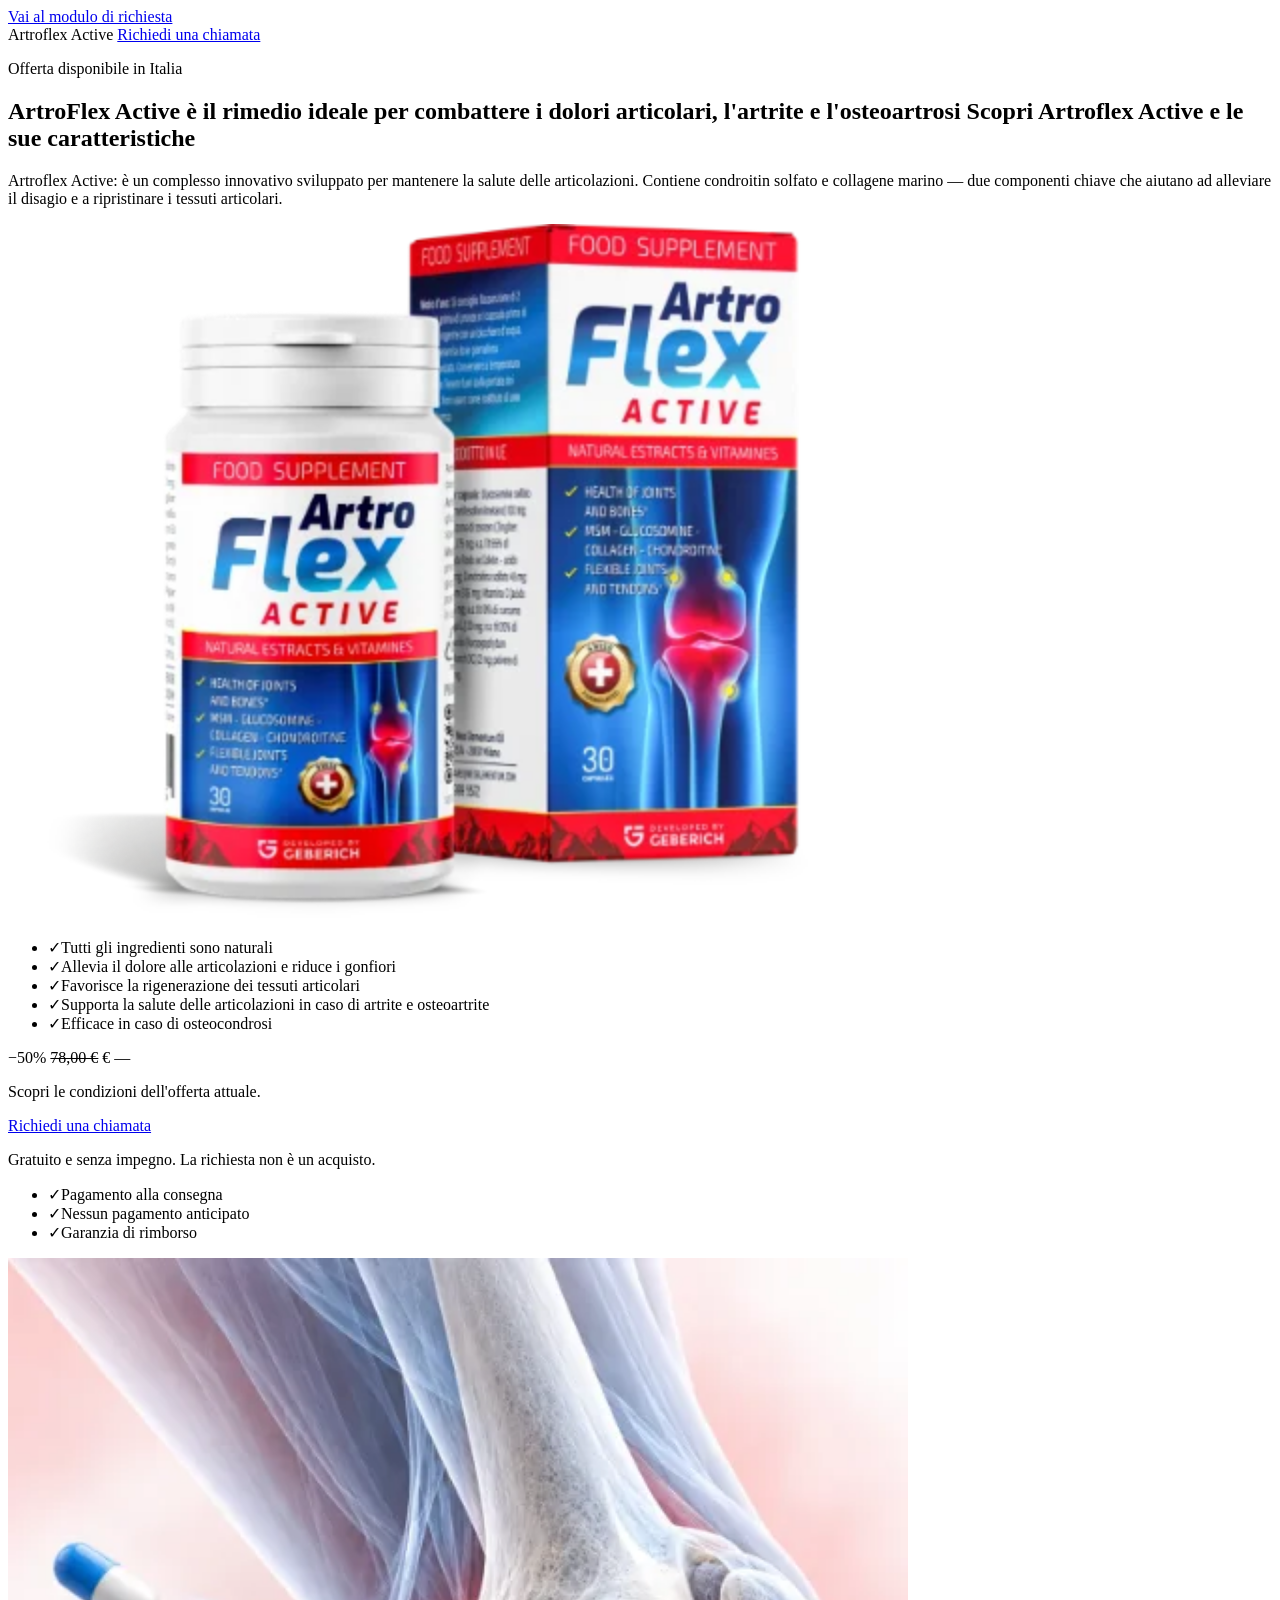
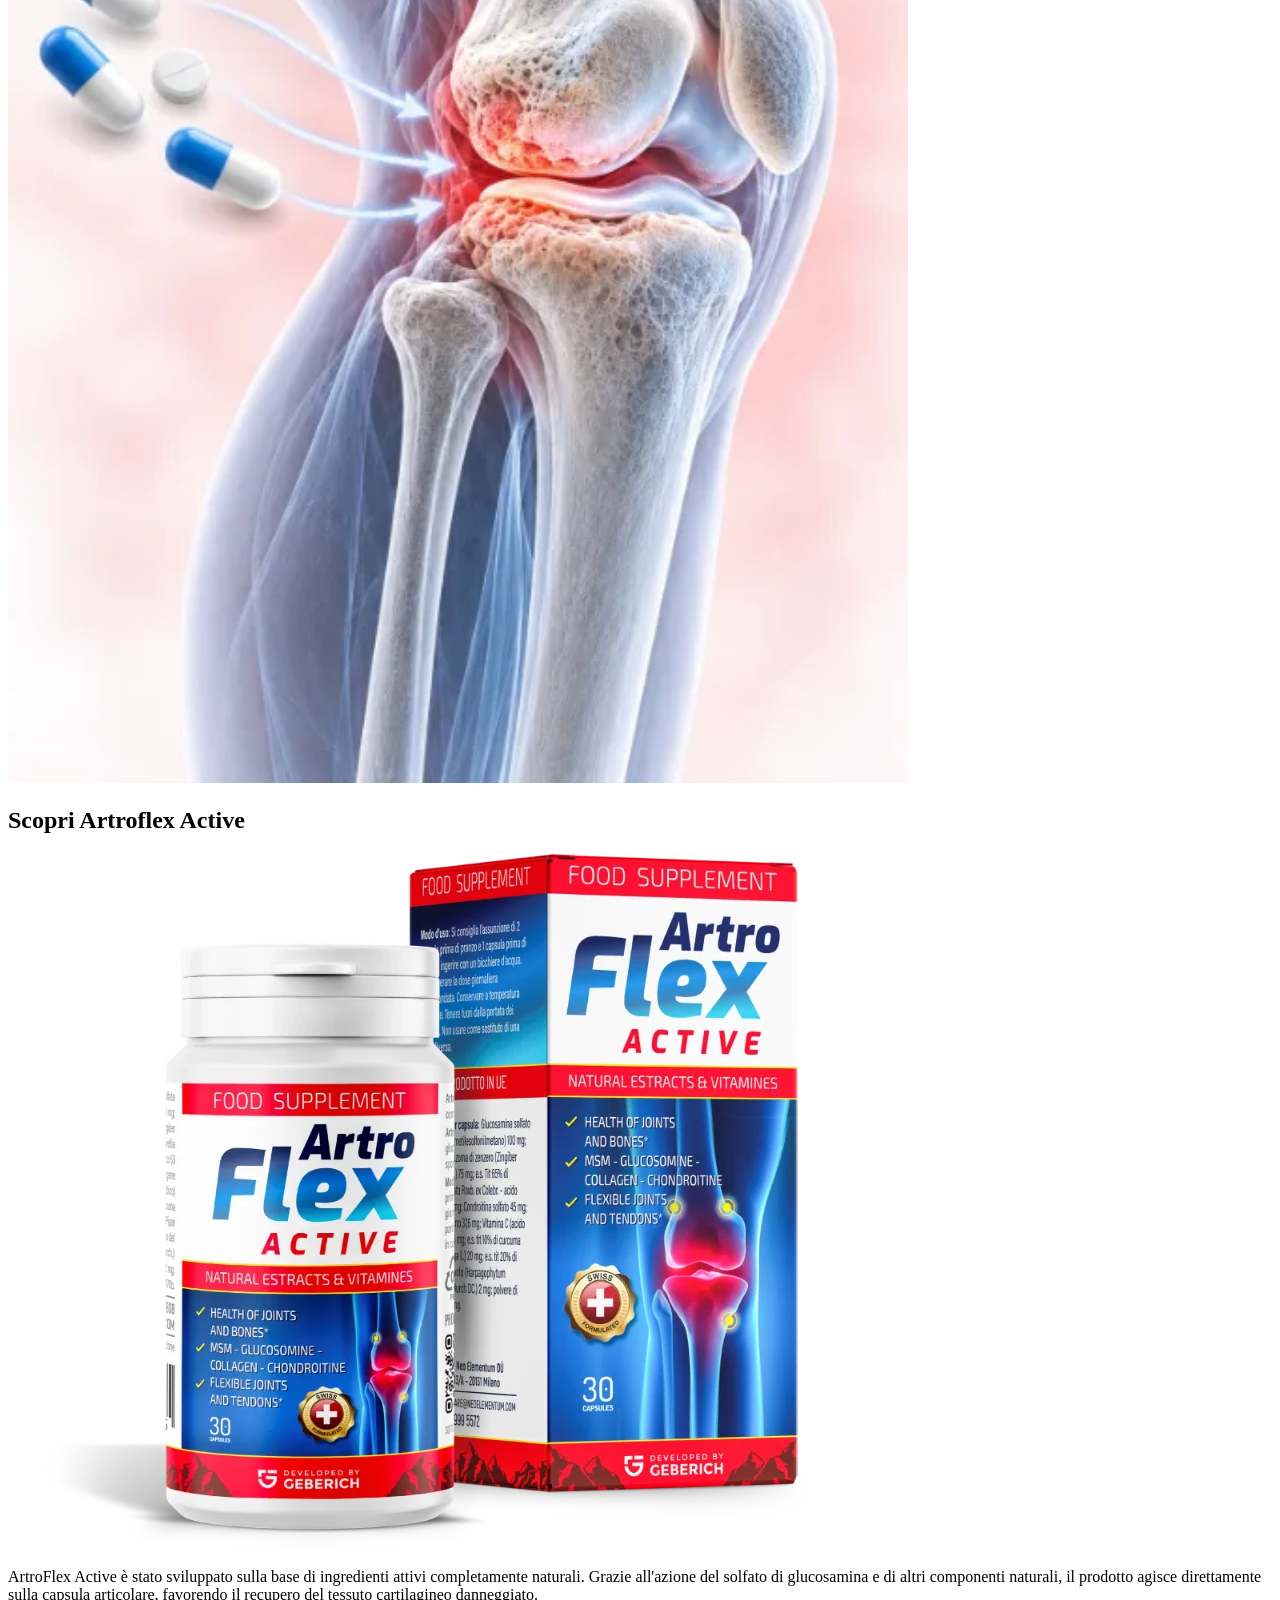
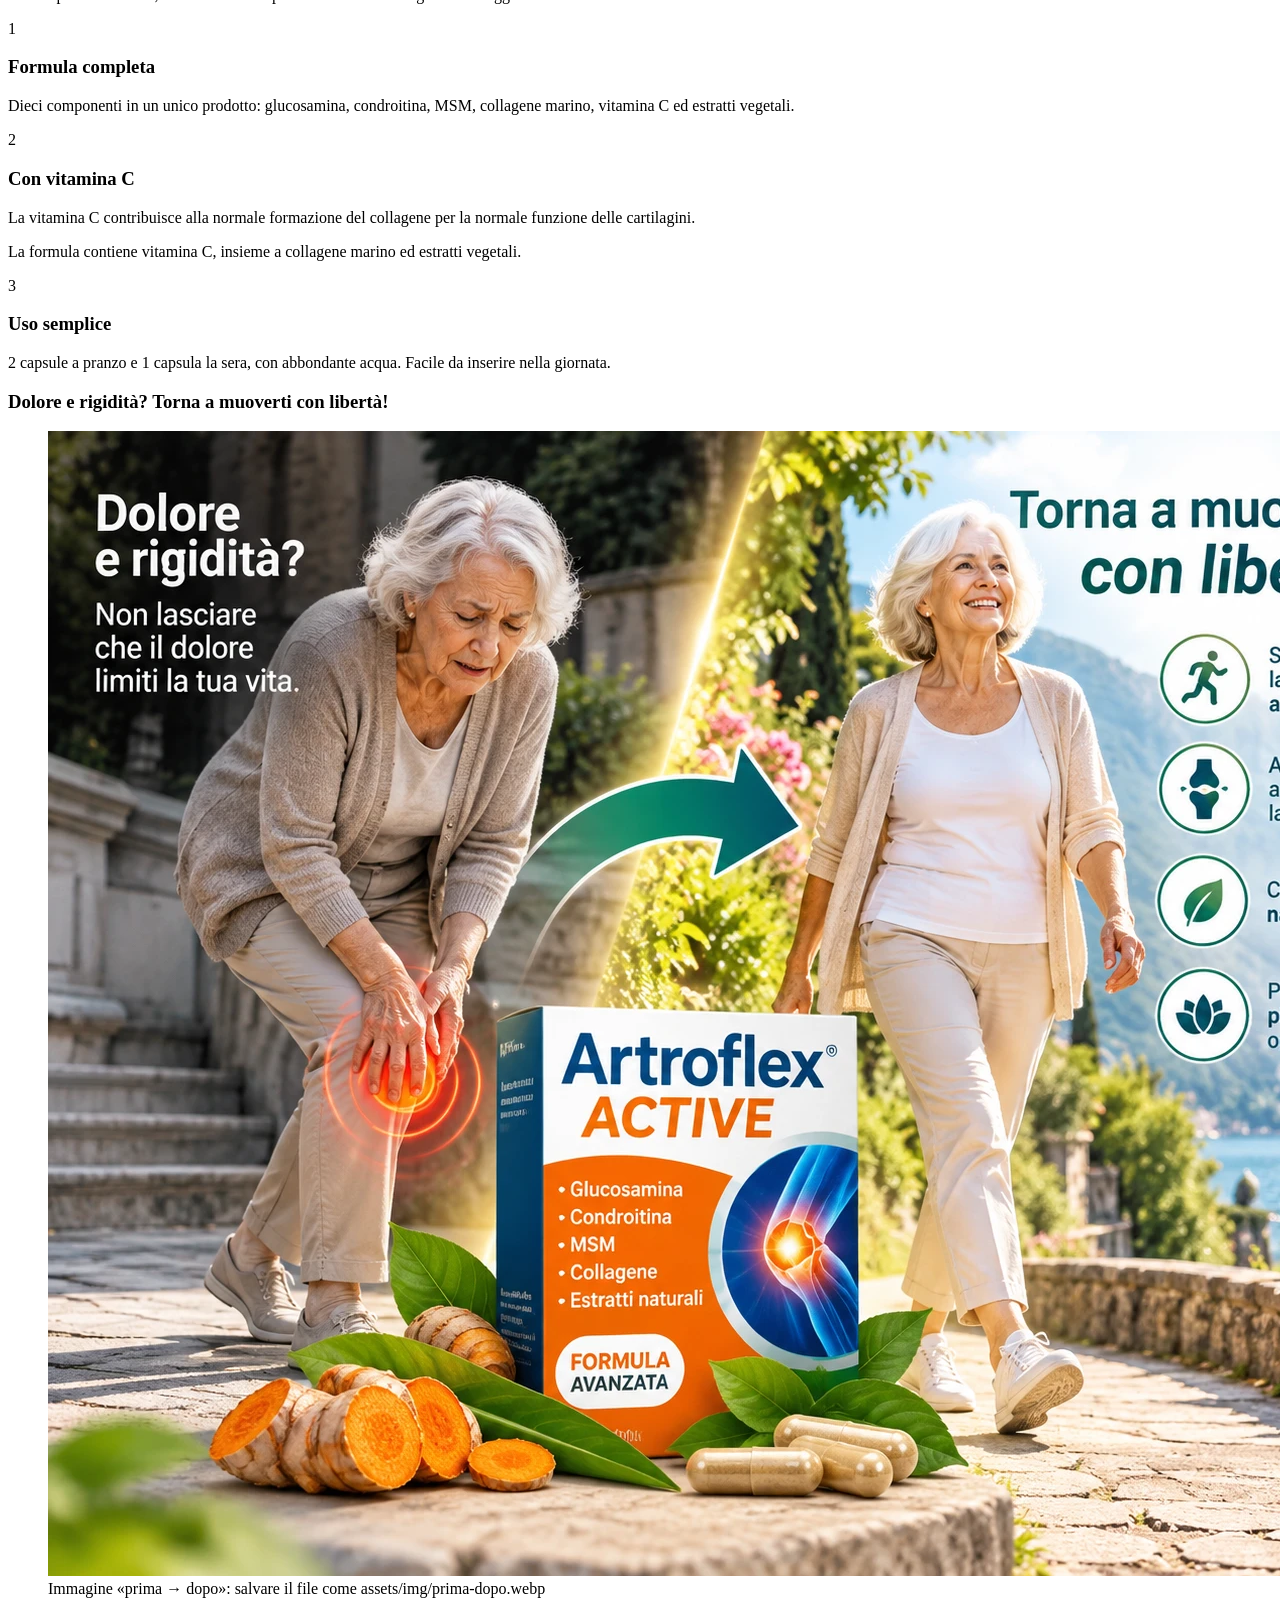
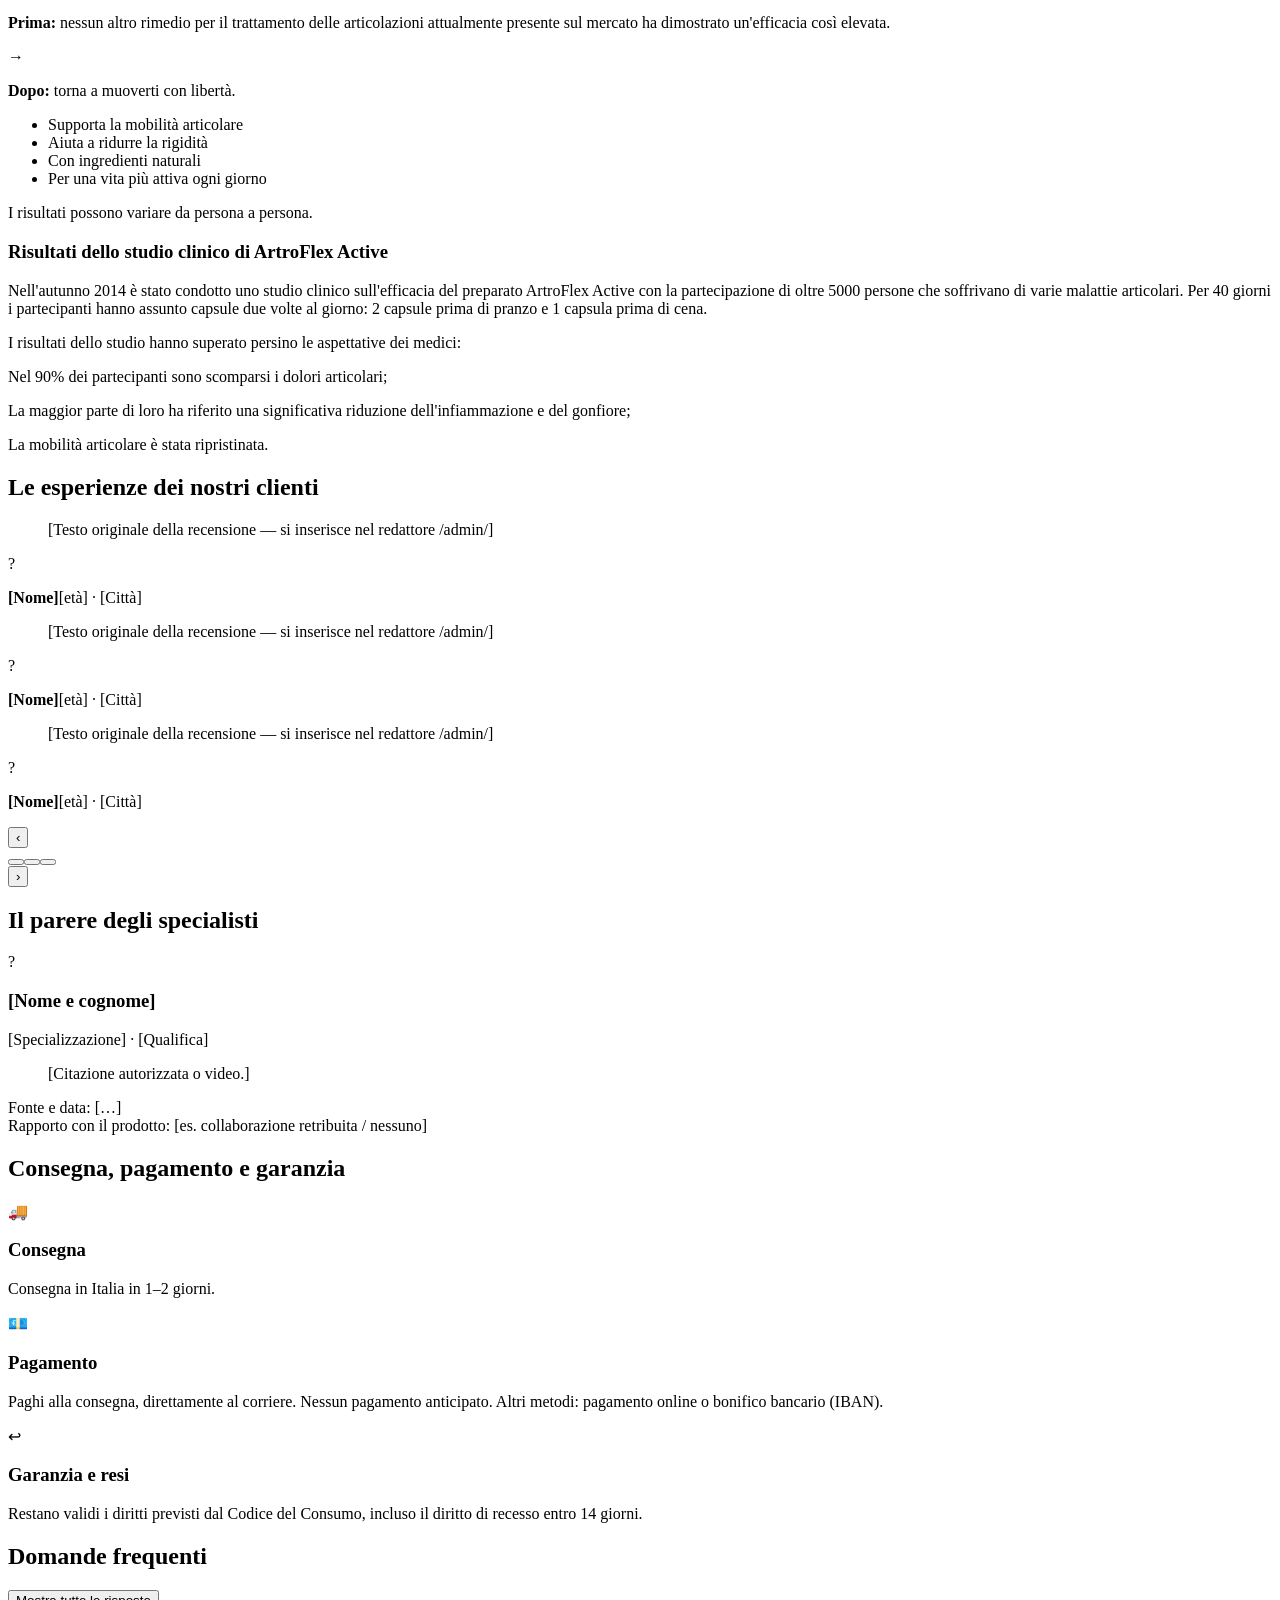
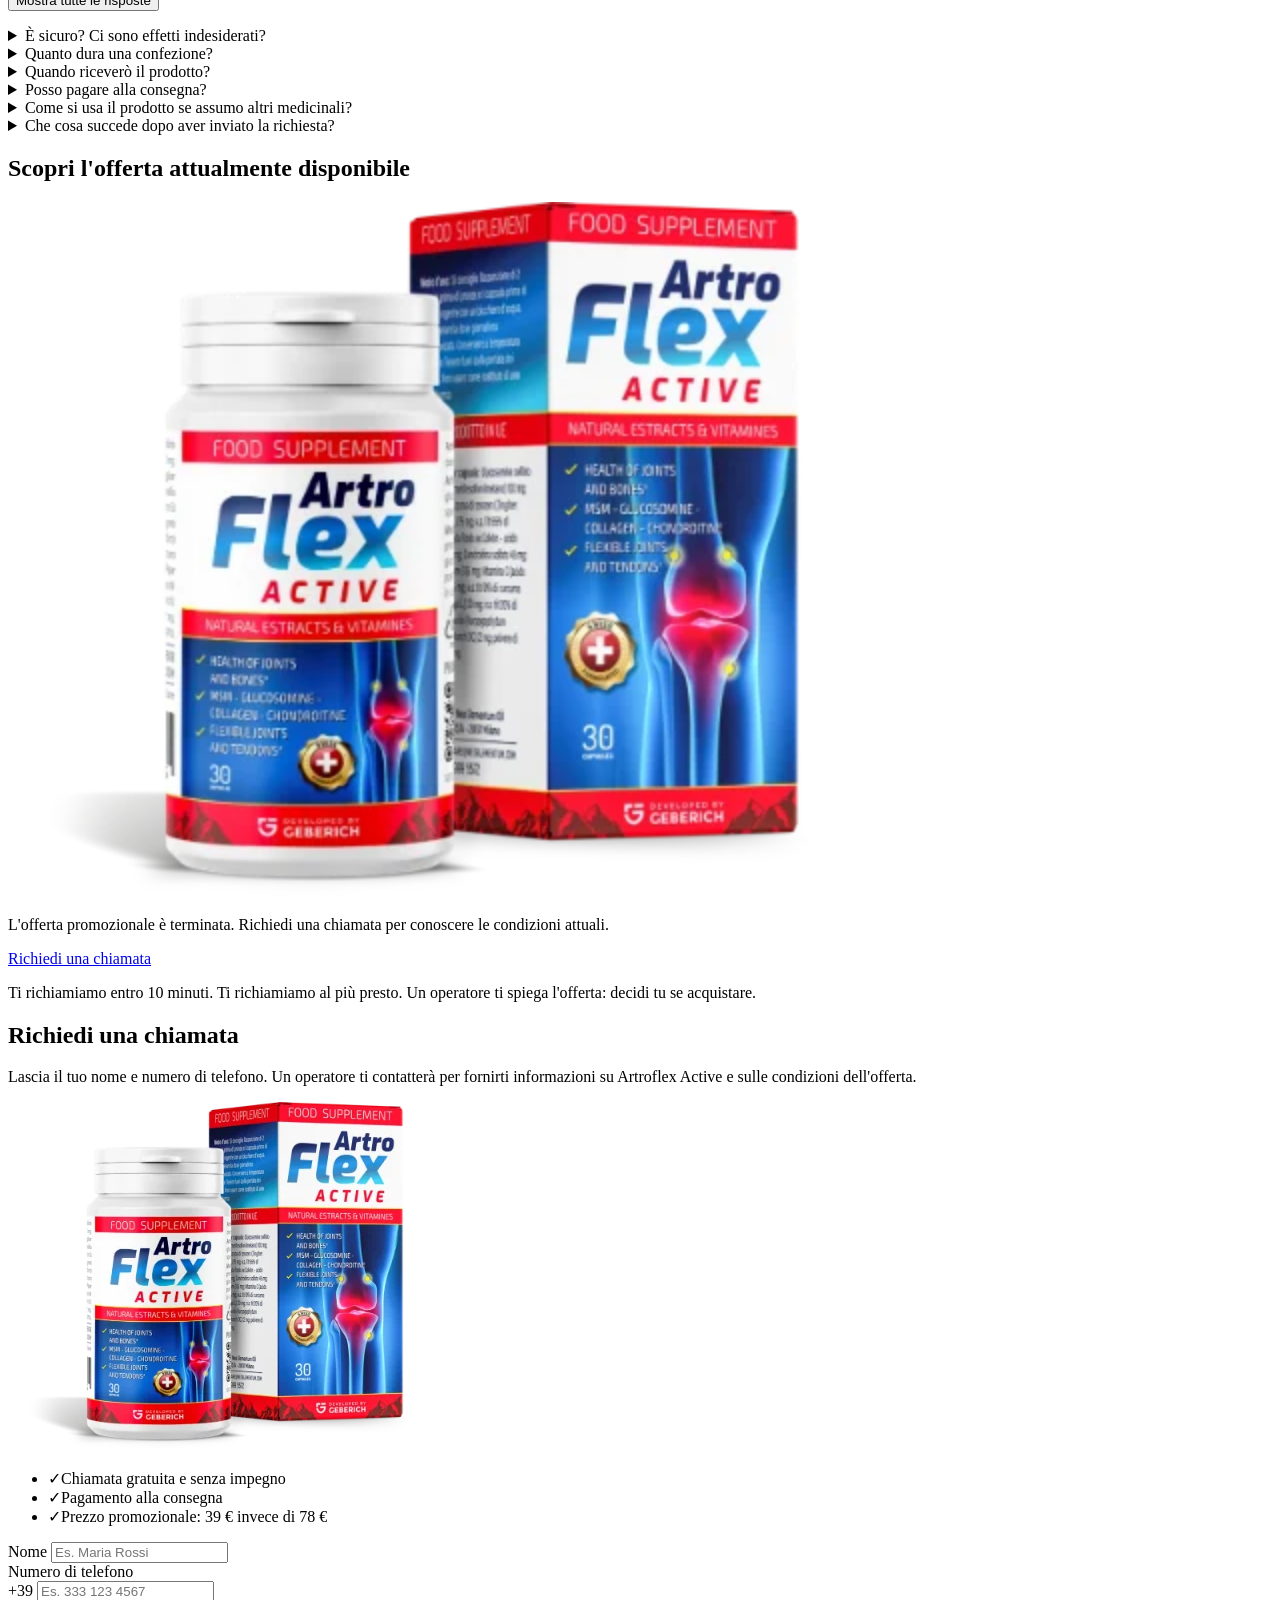
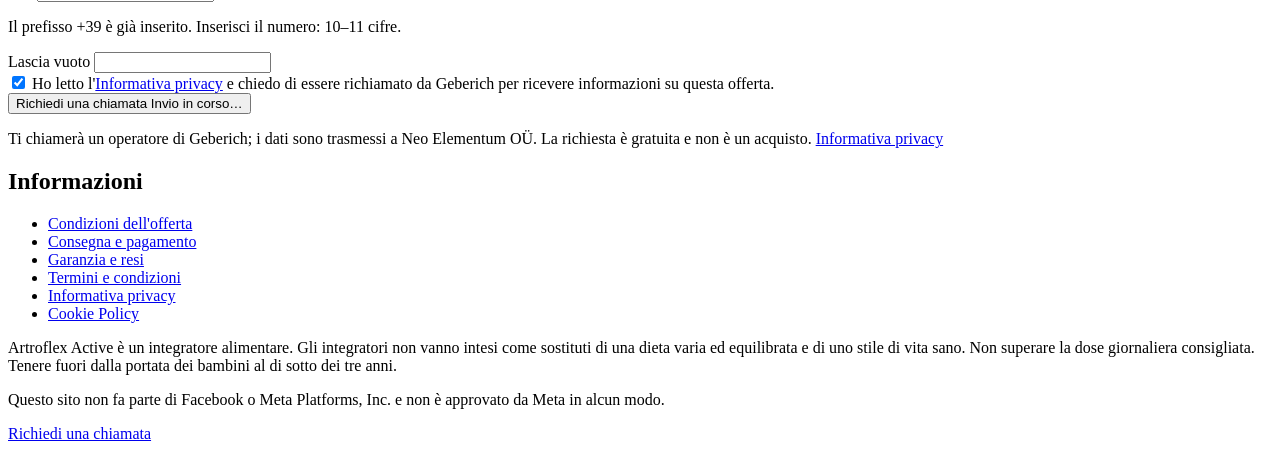
==== commit e7de9ecd: "Удалены блоки: схема приёма, компоненты, состав, применение, цифры доверия, предложение; убраны тайм" ====
--- a/index.html
+++ b/index.html
@@ -67,13 +67,6 @@
 
       <a class="btn btn--cta" href="#richiesta" data-cta="hero" data-track="cta-hero">Richiedi una chiamata</a>
       <p class="btn-note">Gratuito e senza impegno. La richiesta non è un acquisto.</p>
-      <div class="hero-urgency" data-offer-promo>
-        <div class="hero-timer" data-claim="timer" data-track="timer-hero">
-          <span class="hero-timer__label">La tua offerta scade tra</span>
-          <span class="hero-timer__clock" role="timer" aria-label="Tempo rimanente"><b data-timer="H">00</b><i>:</i><b data-timer="m">00</b><i>:</i><b data-timer="s">00</b></span>
-        </div>
-        <p class="hero-stock" data-claim="stock">Restano solo <strong data-offer-stock>17</strong> confezioni al prezzo promozionale</p>
-      </div>
 
       <ul class="trust-row" aria-label="Condizioni dell'offerta">
         <li data-claim="cod"><span class="ico" aria-hidden="true">✓</span>Pagamento alla consegna</li>
@@ -121,70 +114,12 @@
         <p>2 capsule a pranzo e 1 capsula la sera, con abbondante acqua. Facile da inserire nella giornata.</p>
       </article>
     </div>
-
-    <h3 class="center mt-l">Come si inserisce nella giornata</h3>
-    <ol class="steps" aria-label="Schema di utilizzo">
-      <li class="steps__item"><span class="steps__n" aria-hidden="true">☀</span><span><strong>A pranzo:</strong> 2 capsule</span></li>
-      <li class="steps__item"><span class="steps__n" aria-hidden="true">☾</span><span><strong>La sera:</strong> 1 capsula</span></li>
-      <li class="steps__item"><span class="steps__n" aria-hidden="true">💧</span><span><strong>Sempre</strong> con abbondante acqua</span></li>
-    </ol>
-
-    <div class="cta-block">
-      <a class="btn btn--cta" href="#richiesta" data-cta="after-product" data-track="cta-after-product">Richiedi una chiamata</a>
-      <p class="btn-note">Un operatore ti spiega il prodotto e le condizioni dell'offerta.</p>
-    </div>
   </div>
 </section>
 
 <!-- ============ БЛОК 4. МЕХАНИЗМ ДЕЙСТВИЯ ============ -->
 <section class="section" aria-labelledby="mechanism-title" data-track="sec-mechanism">
   <div class="wrap">
-    <h2 id="mechanism-title" class="center">I componenti e il loro ruolo</h2>
-    <p class="center narrow">Ogni componente ha un ruolo preciso nella formula.</p>
-
-    <div class="cards cards--3">
-      <article class="card ingredient">
-        <h3>Condroitina solfato</h3>
-        <dl class="ingredient__dl">
-          <div><dt>Che cos'è</dt><dd>Una sostanza presente naturalmente nella cartilagine.</dd></div>
-          <div data-claim="chondroitin"><dt>Proprietà</dt><dd>La cartilagine si rigenera</dd></div>
-          <div data-claim="chondroitin"><dt>Per te</dt><dd>Movimenti senza scricchiolii</dd></div>
-        </dl>
-      </article>
-      <article class="card ingredient">
-        <h3>Glucosamina solfato</h3>
-        <dl class="ingredient__dl">
-          <div><dt>Che cos'è</dt><dd>Un aminozucchero presente naturalmente nel tessuto cartilagineo.</dd></div>
-        </dl>
-      </article>
-      <article class="card ingredient">
-        <h3>Vitamina C</h3>
-        <dl class="ingredient__dl">
-          <div data-claim="vitaminC"><dt>Proprietà</dt><dd>Contribuisce alla normale formazione del collagene per la normale funzione delle cartilagini e delle ossa.</dd></div>
-          <div data-claim="vitaminC"><dt>Per te</dt><dd>Un supporto nutrizionale per la struttura delle articolazioni.</dd></div>
-        </dl>
-      </article>
-      <article class="card ingredient">
-        <h3>MSM</h3>
-        <dl class="ingredient__dl">
-          <div><dt>Che cos'è</dt><dd>Metilsulfonilmetano, una fonte organica di zolfo.</dd></div>
-        </dl>
-      </article>
-      <article class="card ingredient">
-        <h3>Collagene marino</h3>
-        <dl class="ingredient__dl">
-          <div><dt>Che cos'è</dt><dd>Proteina di origine marina, componente strutturale dei tessuti connettivi.</dd></div>
-        </dl>
-      </article>
-      <article class="card ingredient">
-        <h3>Estratti vegetali</h3>
-        <dl class="ingredient__dl">
-          <div><dt>Che cosa sono</dt><dd>Curcuma con estratto di pepe nero, boswellia, zenzero e artiglio del diavolo.</dd></div>
-          <div data-claim="botanicals"><dt>Proprietà</dt><dd>Utili per la funzionalità articolare.</dd></div>
-        </dl>
-      </article>
-    </div>
-
     <div class="before-after split split--ba" data-claim="beforeAfter">
       <h3 class="center">Dolore e rigidità? Torna a muoverti con libertà!</h3>
       <figure class="infographic">
@@ -213,37 +148,7 @@
 
 <!-- ============ БЛОК 5. СОСТАВ И ПРИМЕНЕНИЕ ============ -->
 <section class="section section--tint" aria-labelledby="composition-title" data-track="sec-composition">
-  <div class="wrap two-col two-col--top">
-    <div>
-      <h2 id="composition-title">Cosa contiene <span data-t="productName">Artroflex Active</span>?</h2>
-      <div class="table-wrap">
-        <table class="table">
-          <caption class="visually-hidden">Componenti</caption>
-          <thead><tr><th scope="col">Componenti</th></tr></thead>
-          <tbody>
-            <tr><td>Glucosamina solfato</td></tr>
-            <tr><td>MSM (metilsulfonilmetano)</td></tr>
-            <tr><td>Zenzero, estratto di radice</td></tr>
-            <tr><td>Boswellia, estratto</td></tr>
-            <tr><td>Condroitina solfato</td></tr>
-            <tr><td>Collagene marino</td></tr>
-            <tr><td>Vitamina C</td></tr>
-            <tr><td>Curcuma</td></tr>
-            <tr><td>Pepe nero, estratto</td></tr>
-            <tr><td>Artiglio del diavolo, estratto</td></tr>
-          </tbody>
-        </table>
-      </div>
-      <p class="caption">Eccipienti: antiagglomeranti, stabilizzanti. Fonte: etichetta ufficiale e documentazione del produttore.</p>
-    </div>
-    <div>
-      <h2>Come si utilizza?</h2>
-      <dl class="usage">
-        <div><dt>Dose giornaliera</dt><dd>3 capsule</dd></div>
-        <div><dt>Quando</dt><dd>2 capsule a pranzo e 1 capsula la sera</dd></div>
-        <div><dt>Come</dt><dd>Con abbondante acqua</dd></div>
-        <div><dt>Una confezione</dt><dd>30 capsule = 10 giorni di utilizzo</dd></div>
-      </dl>
+  <div class="wrap">
       <div class="notice">
         <h3>Risultati dello studio clinico di ArtroFlex Active</h3>
         <p>Nell'autunno 2014 è stato condotto uno studio clinico sull'efficacia del preparato ArtroFlex Active con la partecipazione di oltre 5000 persone che soffrivano di varie malattie articolari. Per 40 giorni i partecipanti hanno assunto capsule due volte al giorno: 2 capsule prima di pranzo e 1 capsula prima di cena.</p>
@@ -251,7 +156,6 @@
         <p>Nel 90% dei partecipanti sono scomparsi i dolori articolari;</p>
         <p>La maggior parte di loro ha riferito una significativa riduzione dell'infiammazione e del gonfiore;</p>
         <p>La mobilità articolare è stata ripristinata.</p>
-      </div>
     </div>
   </div>
 </section>
@@ -324,74 +228,6 @@
   </div>
 </section>
 
-<!-- ============ БЛОК 8. ДОКУМЕНТЫ И ЦИФРЫ ============ -->
-<section class="section" aria-labelledby="trust-title" data-track="sec-trust">
-  <div class="wrap">
-    <h2 id="trust-title" class="center">Informazioni verificabili e trasparenza</h2>
-
-    <div class="trust-panel">
-      <div data-claim="stats">
-      <ul class="stats" aria-label="Alcuni numeri">
-        <li>
-          <span class="stats__ico" aria-hidden="true"><svg viewBox="0 0 24 24" width="22" height="22" fill="none" stroke="currentColor" stroke-width="2" stroke-linecap="round" stroke-linejoin="round"><circle cx="9" cy="8" r="3.5"/><path d="M2.5 20c0-3.6 2.9-6 6.5-6s6.5 2.4 6.5 6"/><circle cx="17" cy="9" r="2.5"/><path d="M16 14.2c3 .2 5.5 2.3 5.5 5.8"/></svg></span>
-          <strong>12.000</strong><span>clienti</span>
-        </li>
-        <li>
-          <span class="stats__ico" aria-hidden="true"><svg viewBox="0 0 24 24" width="22" height="22" fill="none" stroke="currentColor" stroke-width="2" stroke-linecap="round" stroke-linejoin="round"><rect x="3" y="5" width="18" height="16" rx="2"/><path d="M3 10h18M8 3v4M16 3v4"/></svg></span>
-          <strong>15</strong><span>anni sul mercato</span>
-        </li>
-        <li>
-          <span class="stats__ico" aria-hidden="true"><svg viewBox="0 0 24 24" width="22" height="22" fill="none" stroke="currentColor" stroke-width="2" stroke-linecap="round" stroke-linejoin="round"><path d="M20 12a8 8 0 1 1-2.3-5.6"/><path d="M20 4v5h-5"/></svg></span>
-          <strong>98%</strong><span>riordini</span>
-        </li>
-      </ul>
-      </div>
-      <p class="trust-panel__foot">
-        <span class="ico" aria-hidden="true">✓</span>
-        <span>Produttore: <strong data-t="manufacturer">Developed by Geberich</strong></span>
-      </p>
-    </div>
-
-    <div class="cta-block">
-      <a class="btn btn--cta" href="#richiesta" data-cta="after-trust" data-track="cta-after-trust">Richiedi una chiamata</a>
-      <p class="btn-note">Gratuito e senza impegno.</p>
-    </div>
-  </div>
-</section>
-
-<!-- ============ БЛОК 9. ОФФЕР ============ -->
-<section class="section section--tint" id="offerta" aria-labelledby="offer-title" data-track="sec-offer">
-  <div class="wrap">
-    <h2 id="offer-title" class="center">Scopri l'offerta per <span data-t="productName">Artroflex Active</span></h2>
-
-    <div class="offer">
-      <picture class="media media--product offer__img" style="aspect-ratio:800/694"><img src="assets/img/prodotto-800.webp" srcset="assets/img/prodotto-400.webp 400w, assets/img/prodotto-800.webp 800w" sizes="(min-width: 768px) 480px, 100vw" width="800" height="694" loading="lazy" alt="Flacone e confezione di Artroflex Active, 30 capsule"></picture>
-      <div class="offer__body">
-        <h3 class="offer__name"><span data-t="productName">Artroflex Active</span></h3>
-        <ul class="offer__spec">
-          <li>Contenuto: <span data-t="units" class="ph">[N] capsule</span></li>
-          <li>Nell'offerta: <span data-t="packs">1 confezione</span></li>
-          <li>Utilizzo consigliato: 3 capsule al giorno (2 a pranzo, 1 la sera) — una confezione dura 10 giorni</li>
-        </ul>
-
-        <div class="price-box" data-track="price-offer">
-          <p class="price-box__badge" data-claim="discount" data-offer-promo>Sconto del <span data-price="discountPercent">50</span>%</p>
-          <p class="price-box__old" data-claim="discount" data-offer-promo>Prezzo precedente: <s data-price="old">€ —</s></p>
-          <p class="price-box__now">Prezzo: <strong data-price="current">€ —</strong></p>
-          <dl class="price-box__lines">
-            <div data-extra-fees hidden><dt>Altri costi</dt><dd data-price="extraFees">€ —</dd></div>
-            <div><dt>Pagamento</dt><dd><span data-claim="cod">alla consegna</span><span data-claim-alt="cod" class="ph">[metodi di pagamento]</span></dd></div>
-          </dl>
-          <p class="caption" data-claim="discount" data-offer-promo>Il prezzo precedente è il prezzo più basso applicato nei 30 giorni prima della promozione.</p>
-        </div>
-
-        <a class="btn btn--cta btn--block" href="#richiesta" data-cta="offer" data-track="cta-offer">Richiedi una chiamata</a>
-        <p class="btn-note">L'acquisto non avviene su questa pagina: un operatore ti spiegherà le condizioni.</p>
-      </div>
-    </div>
-  </div>
-</section>
-
 <!-- ============ БЛОК 10. ДОСТАВКА, ОПЛАТА, ВОЗВРАТ ============ -->
 <section class="section" aria-labelledby="terms-title" data-track="sec-terms">
   <div class="wrap">
@@ -469,18 +305,6 @@
           <span data-claim="discount" data-offer-promo><s data-price="old">€ —</s> <span class="price-box__badge price-box__badge--inline">−<span data-price="discountPercent">50</span>%</span></span>
           <strong data-price="current">€ —</strong>
         </p>
-
-        <div class="timer" data-claim="timer" data-offer-promo data-track="timer-final">
-          <p class="timer__label">La tua offerta personale è valida fino al <span data-offer-end-date>—</span></p>
-          <div class="timer__clock" role="timer" aria-label="Tempo rimanente">
-            <div><strong data-timer="d">0</strong><span>giorni</span></div>
-            <div><strong data-timer="h">00</strong><span>ore</span></div>
-            <div><strong data-timer="m">00</strong><span>minuti</span></div>
-            <div><strong data-timer="s">00</strong><span>secondi</span></div>
-          </div>
-        </div>
-
-        <p class="stock" data-claim="stock" data-offer-promo>Restano <strong data-offer-stock>17</strong> confezioni al prezzo promozionale.</p>
 
         <p class="offer-ended" data-offer-ended hidden>L'offerta promozionale è terminata. Richiedi una chiamata per conoscere le condizioni attuali.</p>
 
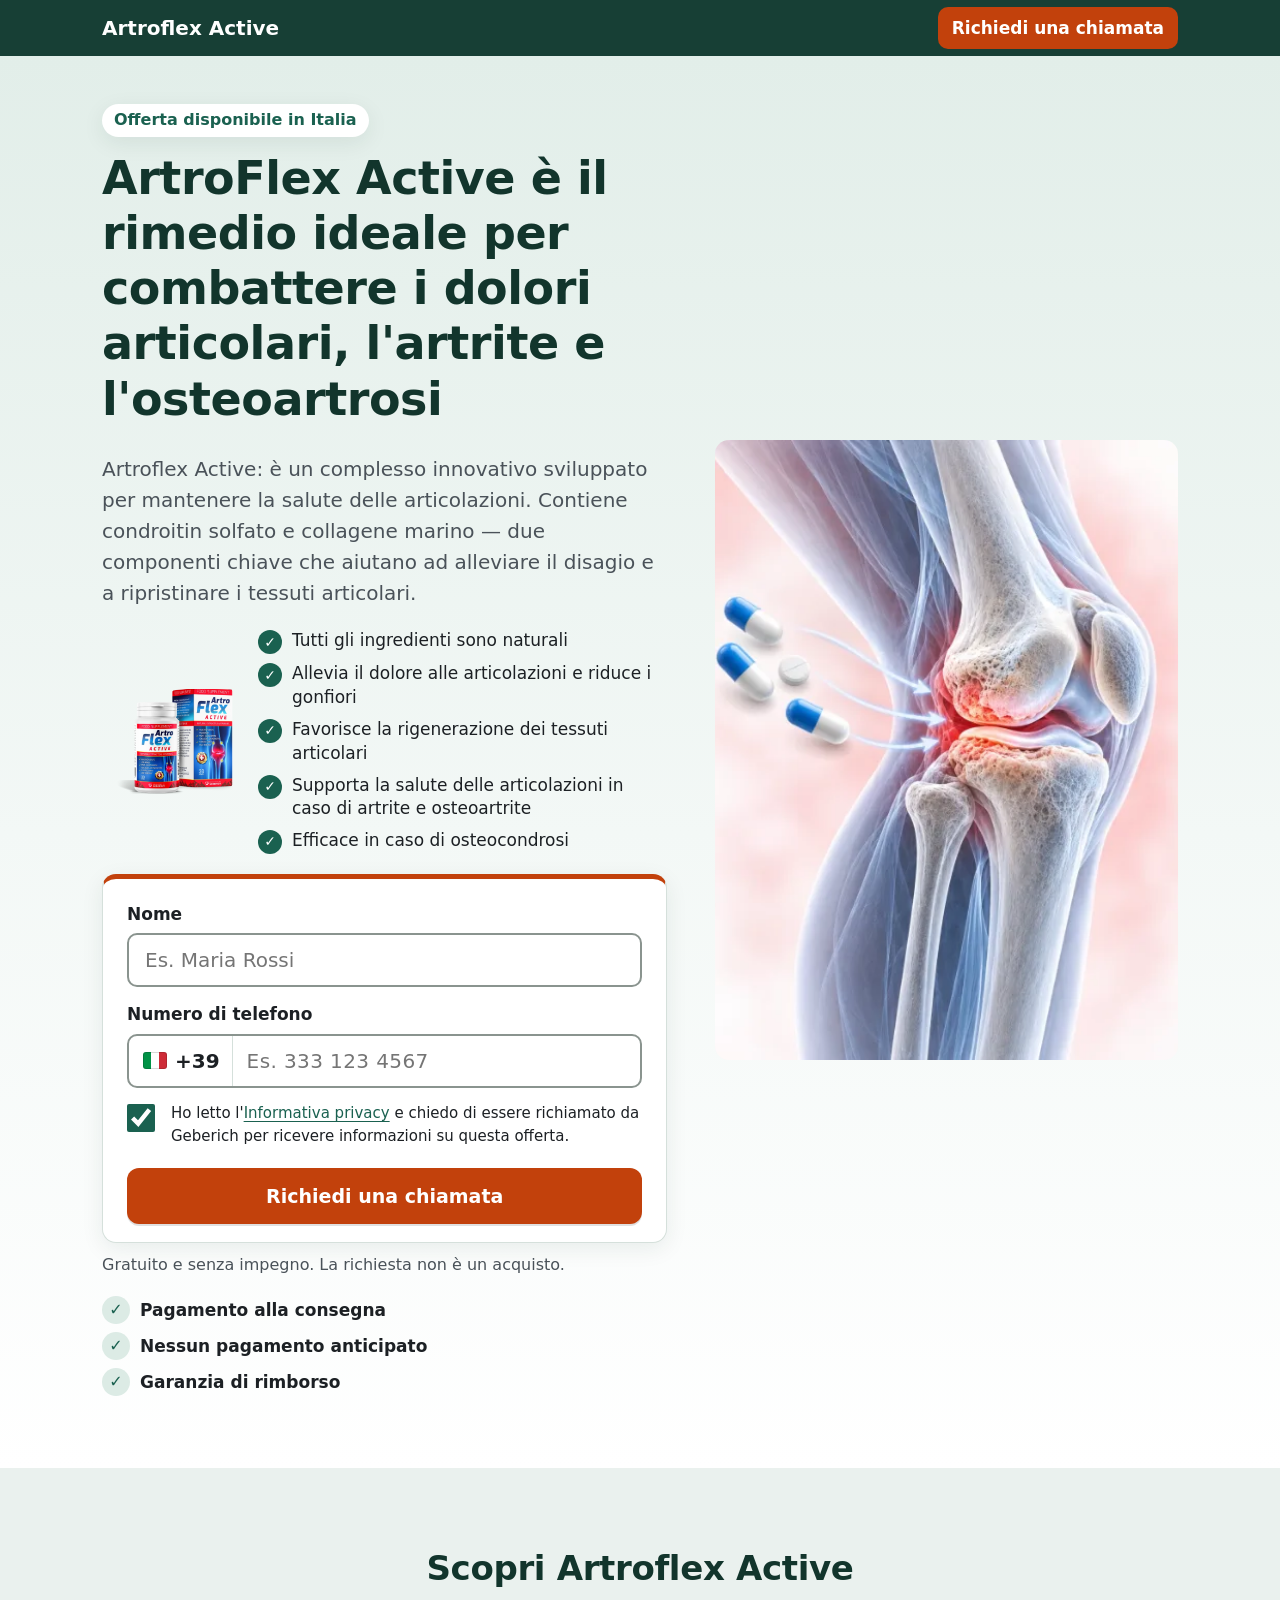
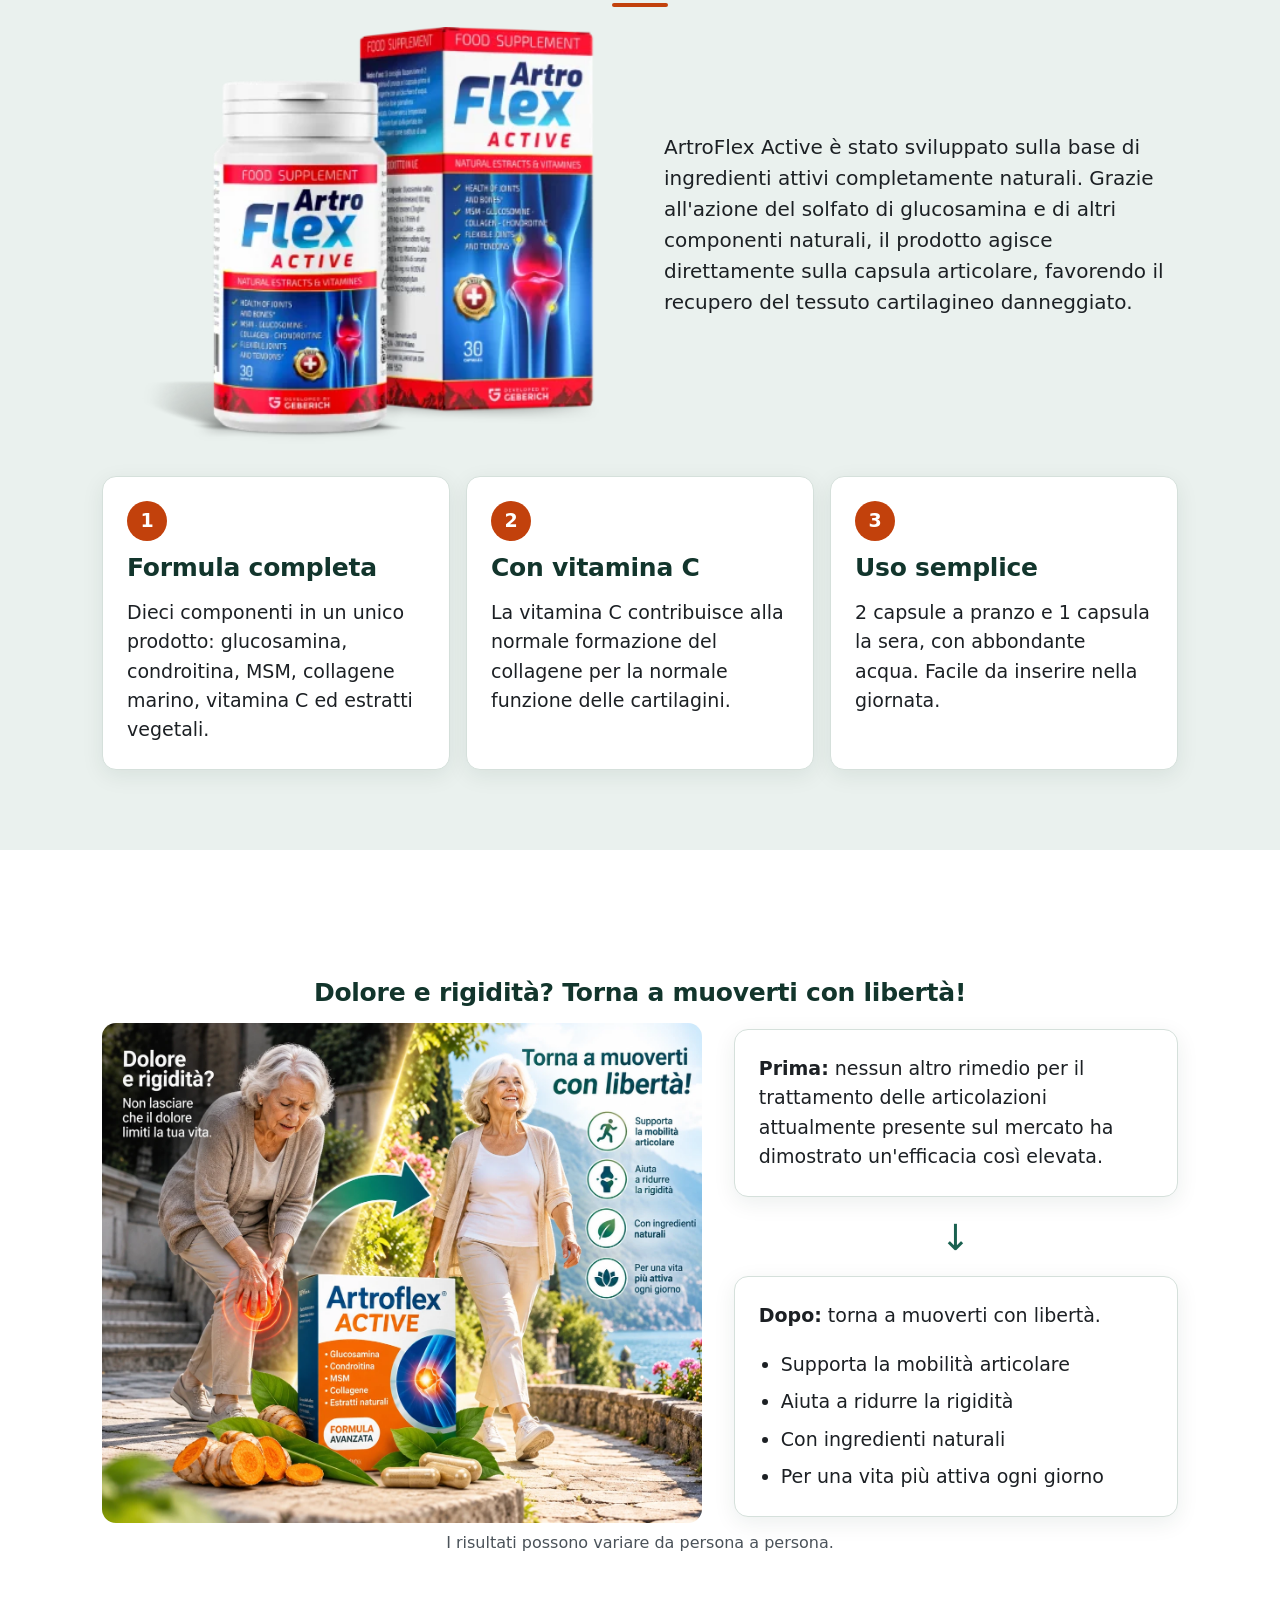
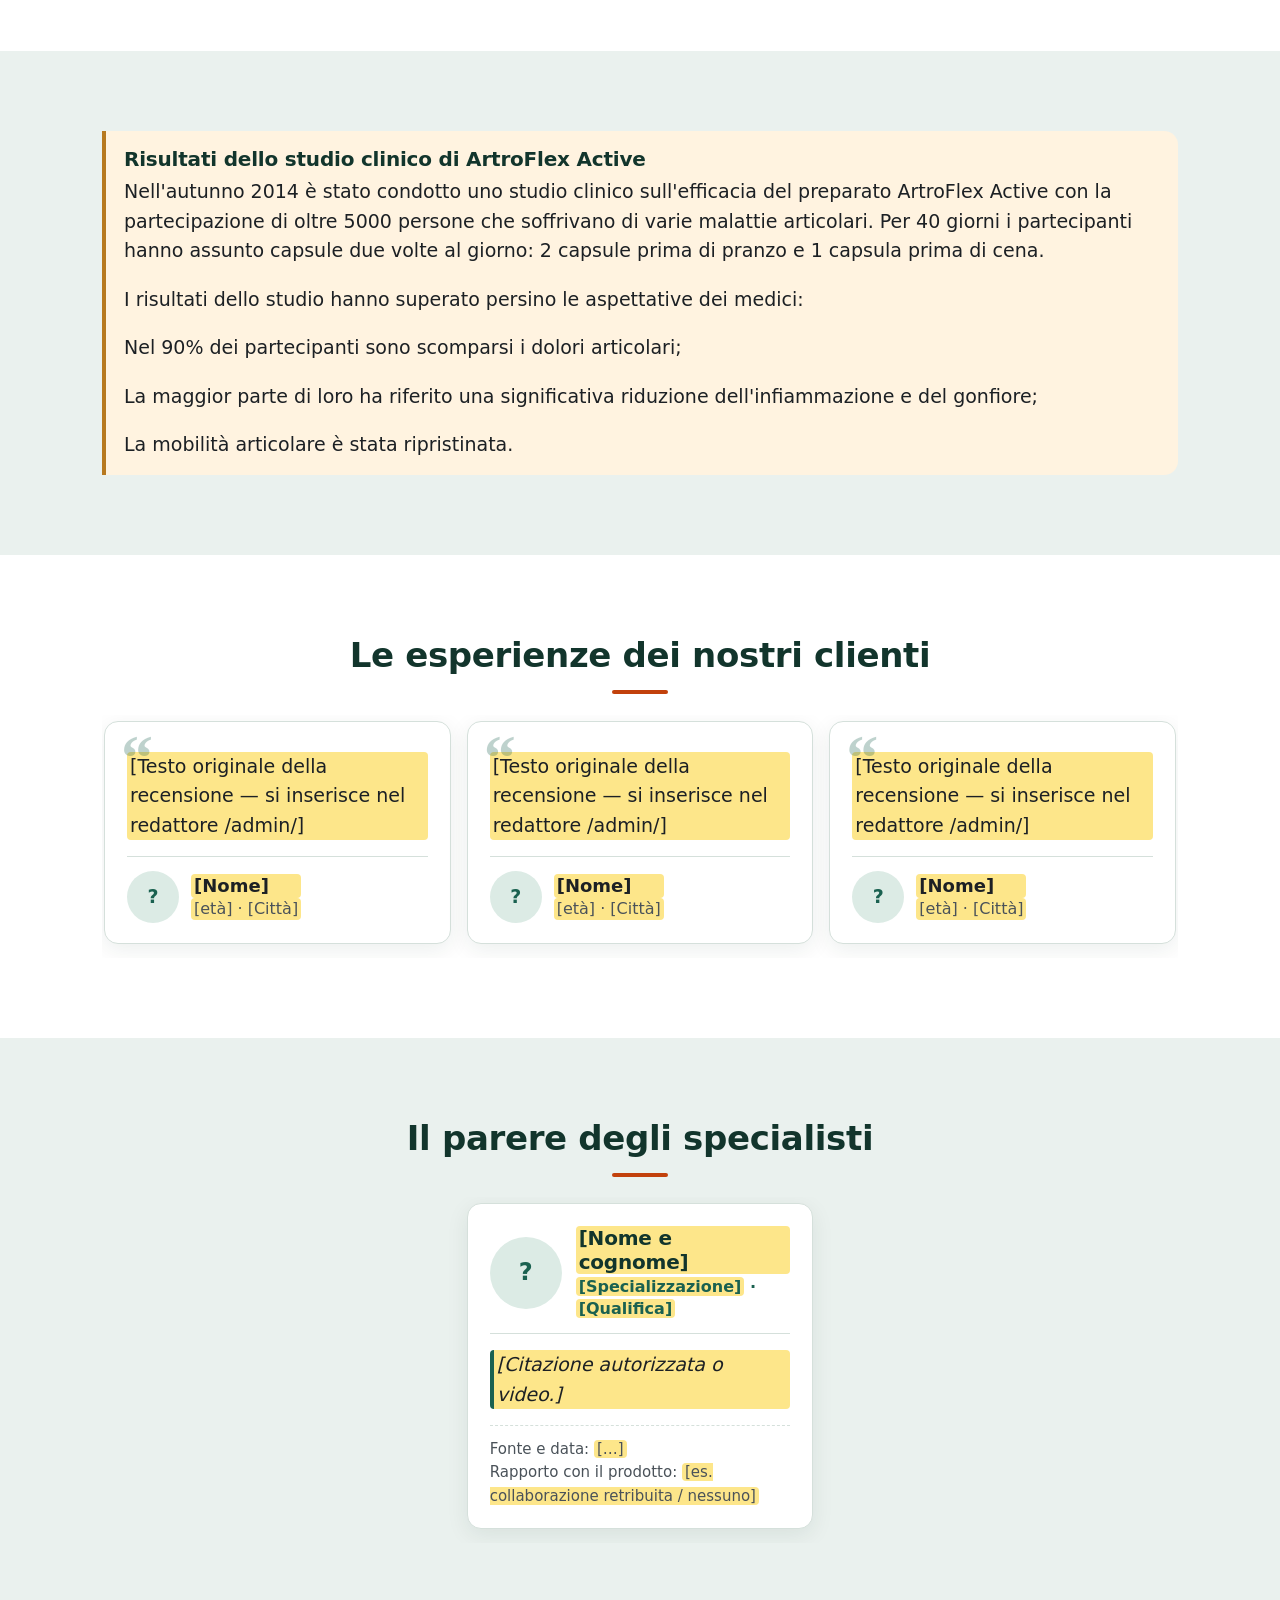
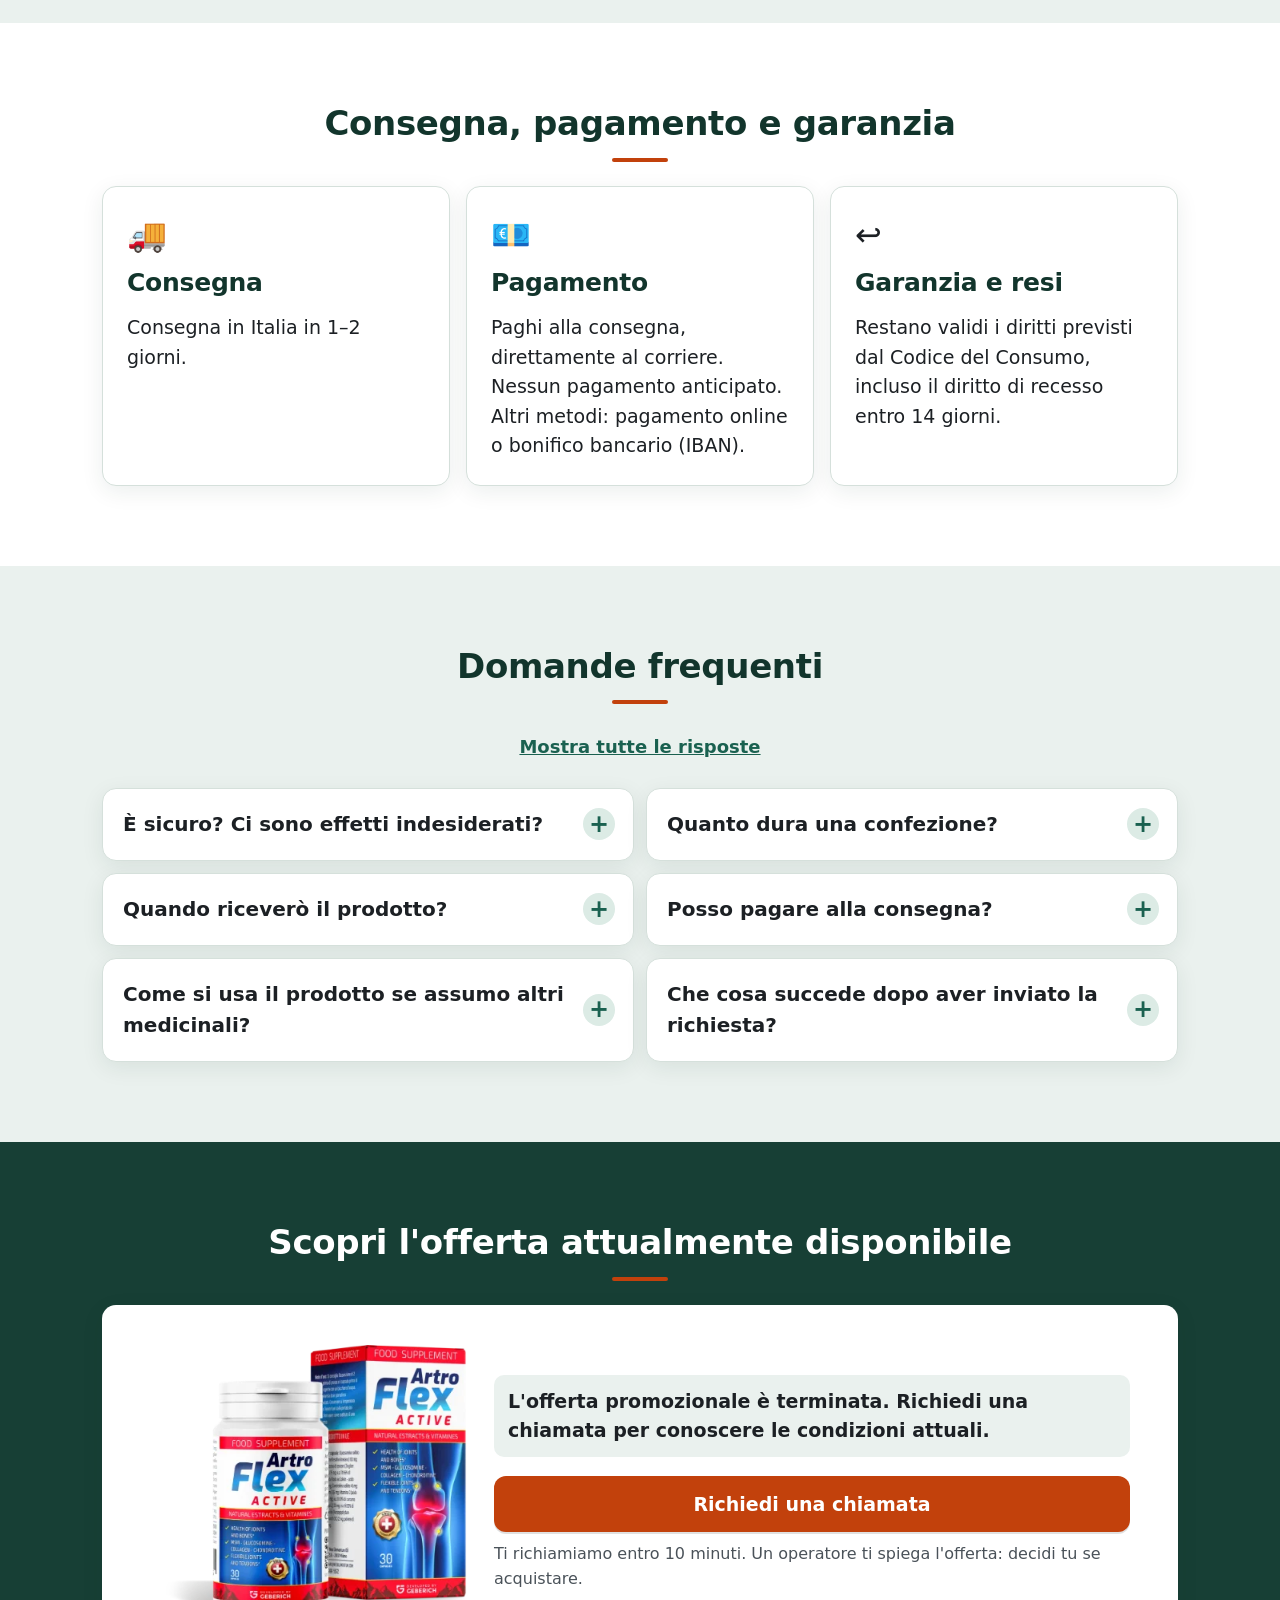
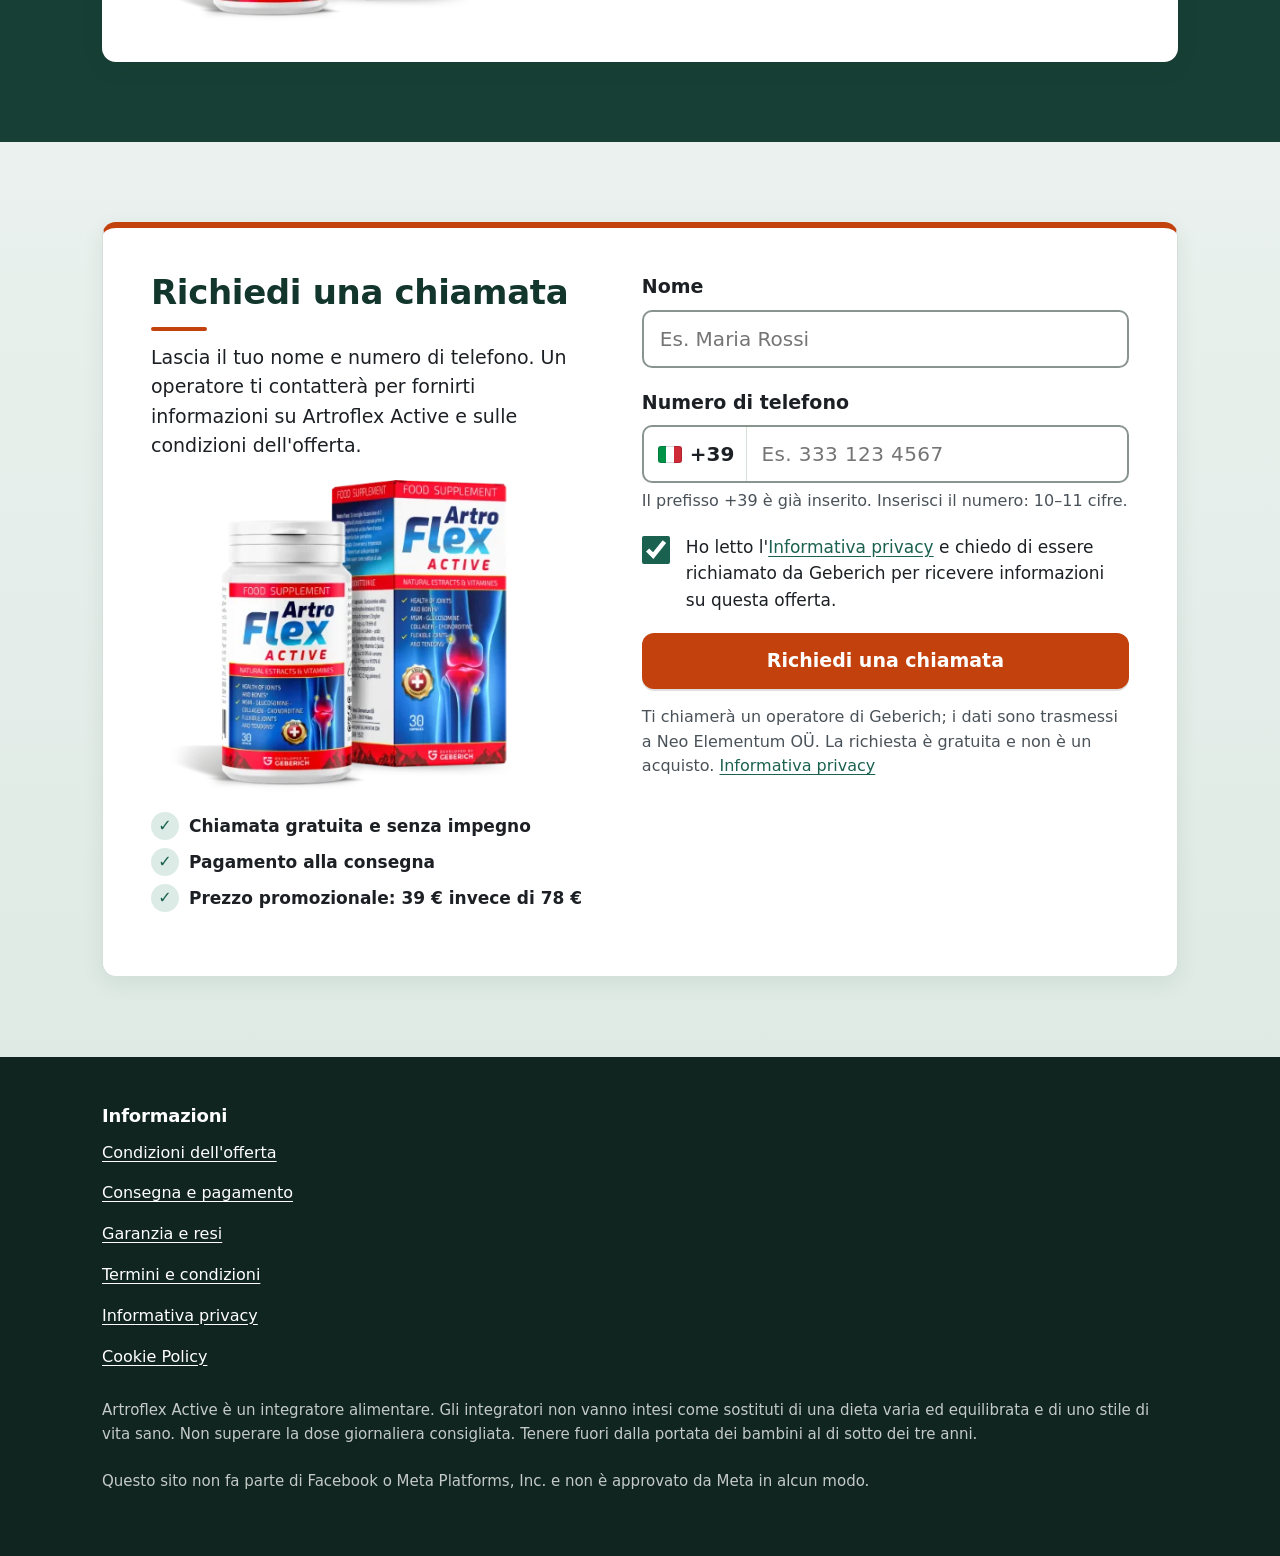
==== commit 0d85b336: "Форма заявки на первом экране: кнопка отправляет лид, обе формы на общей логике и аналитике Co-Autho" ====
--- a/index.html
+++ b/index.html
@@ -65,7 +65,37 @@
       <p class="hero__product-note" data-claim-alt="discount">Scopri le condizioni dell'offerta attuale.</p>
 
 
-      <a class="btn btn--cta" href="#richiesta" data-cta="hero" data-track="cta-hero">Richiedi una chiamata</a>
+      <!-- Форма заявки на первом экране (дублирует основную форму внизу) -->
+      <form class="hero-form" data-lead-form="hero" action="api/lead.php" method="post" novalidate>
+        <div class="field">
+          <label for="h-name">Nome</label>
+          <input id="h-name" name="name" type="text" autocomplete="name" autocapitalize="words" maxlength="60" placeholder="Es. Maria Rossi" required aria-describedby="h-name-err">
+          <p class="field__err" id="h-name-err" data-err="name" hidden>Inserisci il tuo nome.</p>
+        </div>
+        <div class="field">
+          <label for="h-phone">Numero di telefono</label>
+          <div class="phone">
+            <span class="phone__pre" aria-hidden="true"><span class="phone__flag"></span>+39</span>
+            <input id="h-phone" name="phone" type="tel" inputmode="tel" autocomplete="tel-national" maxlength="18" placeholder="Es. 333 123 4567" required aria-describedby="h-phone-err">
+          </div>
+          <p class="field__err" id="h-phone-err" data-err="phone" hidden>Inserisci un numero di telefono valido.</p>
+        </div>
+        <div class="hp" aria-hidden="true">
+          <label for="h-website">Lascia vuoto</label>
+          <input id="h-website" name="website" type="text" tabindex="-1" autocomplete="off">
+        </div>
+        <div class="field field--check" data-consent-field>
+          <input id="h-consent" name="consent" type="checkbox" value="1" checked aria-describedby="h-consent-err">
+          <label for="h-consent">Ho letto l'<a data-track="link-privacy" href="privacy.html" target="_blank" rel="noopener">Informativa privacy</a> e chiedo di essere richiamato da <span data-t="callerName">Geberich</span> per ricevere informazioni su questa offerta.</label>
+          <p class="field__err" id="h-consent-err" data-err="consent" hidden>Per inviare la richiesta conferma di aver letto l'informativa</p>
+        </div>
+        <p class="form-error" data-form-error role="alert" hidden>Non è stato possibile inviare la richiesta. Riprova.</p>
+        <p class="hero-form__ok" data-form-ok role="status" hidden>✓ Richiesta inviata! Ti chiameremo a breve.</p>
+        <button class="btn btn--cta btn--block" type="submit" data-track="btn-submit-hero">
+          <span class="btn__label">Richiedi una chiamata</span>
+          <span class="btn__busy" aria-hidden="true">Invio in corso…</span>
+        </button>
+      </form>
       <p class="btn-note">Gratuito e senza impegno. La richiesta non è un acquisto.</p>
 
       <ul class="trust-row" aria-label="Condizioni dell'offerta">
@@ -334,11 +364,11 @@
       </ul>
       </div>
 
-      <form id="lead-form" action="api/lead.php" method="post" novalidate>
+      <form id="lead-form" data-lead-form="main" action="api/lead.php" method="post" novalidate>
         <div class="field">
           <label for="f-name">Nome</label>
           <input id="f-name" name="name" type="text" autocomplete="name" autocapitalize="words" maxlength="60" placeholder="Es. Maria Rossi" required aria-describedby="f-name-err">
-          <p class="field__err" id="f-name-err" hidden>Inserisci il tuo nome.</p>
+          <p class="field__err" id="f-name-err" data-err="name" hidden>Inserisci il tuo nome.</p>
         </div>
 
         <div class="field">
@@ -348,7 +378,7 @@
             <input id="f-phone" name="phone" type="tel" inputmode="tel" autocomplete="tel-national" maxlength="18" placeholder="Es. 333 123 4567" required aria-describedby="f-phone-hint f-phone-err">
           </div>
           <p class="field__hint" id="f-phone-hint">Il prefisso +39 è già inserito. Inserisci il numero: 10–11 cifre.</p>
-          <p class="field__err" id="f-phone-err" hidden>Inserisci un numero di telefono valido.</p>
+          <p class="field__err" id="f-phone-err" data-err="phone" hidden>Inserisci un numero di telefono valido.</p>
         </div>
 
         <!-- антиспам: поле скрыто от людей -->
@@ -360,10 +390,10 @@
         <div class="field field--check" data-consent-field>
           <input id="f-consent" name="consent" type="checkbox" value="1" checked aria-describedby="f-consent-err">
           <label for="f-consent">Ho letto l'<a data-track="link-privacy" href="privacy.html" target="_blank" rel="noopener">Informativa privacy</a> e chiedo di essere richiamato da <span data-t="callerName">Geberich</span> per ricevere informazioni su questa offerta.</label>
-          <p class="field__err" id="f-consent-err" hidden>Per inviare la richiesta conferma di aver letto l'informativa</p>
-        </div>
-
-        <p class="form-error" id="form-error" role="alert" hidden>Non è stato possibile inviare la richiesta. Riprova.</p>
+          <p class="field__err" id="f-consent-err" data-err="consent" hidden>Per inviare la richiesta conferma di aver letto l'informativa</p>
+        </div>
+
+        <p class="form-error" id="form-error" data-form-error role="alert" hidden>Non è stato possibile inviare la richiesta. Riprova.</p>
 
         <button class="btn btn--cta btn--block" type="submit" id="f-submit" data-track="btn-submit">
           <span class="btn__label">Richiedi una chiamata</span>
--- a/assets/css/style.css
+++ b/assets/css/style.css
@@ -0,0 +1,755 @@
+/* Лендинг TSL — Италия 60+. Цвета подобрать под упаковку: меняются только переменные ниже. */
+:root {
+  --bg: #ffffff;
+  --bg-tint: #f5f7f6;
+  --text: #1c2024;
+  --text-soft: #4a5259;
+  --line: #dde2e0;
+  --trust: #1f6b58;        /* приглушённый зелёный — доверие */
+  --trust-bg: #e7f2ee;
+  --cta: #c2410c;          /* единственный цвет CTA, белый текст 5.2:1 */
+  --cta-hover: #9a3412;
+  --price: #a4231b;        /* цена и скидка */
+  --focus: #1d4ed8;
+  --err: #b42318;
+  --err-bg: #fdecea;
+  --draft: #fde68a;
+
+  --radius: 14px;
+  --gutter: 20px;
+  --font: Inter, "Open Sans", system-ui, -apple-system, "Segoe UI", Roboto, Arial, sans-serif;
+}
+
+*, *::before, *::after { box-sizing: border-box; }
+html { -webkit-text-size-adjust: 100%; scroll-behavior: smooth; }
+@media (prefers-reduced-motion: reduce) { html { scroll-behavior: auto; } }
+
+body {
+  margin: 0;
+  background: var(--bg);
+  color: var(--text);
+  font-family: var(--font);
+  font-size: 19px;
+  line-height: 1.55;
+  overflow-wrap: break-word;
+}
+
+img, video { max-width: 100%; height: auto; display: block; }
+a { color: var(--trust); text-underline-offset: 3px; }
+:focus-visible { outline: 3px solid var(--focus); outline-offset: 3px; border-radius: 4px; }
+
+h1, h2, h3 { line-height: 1.2; margin: 0 0 .6em; letter-spacing: -.01em; }
+h1 { font-size: 32px; }
+h2 { font-size: 27px; }
+h3 { font-size: 22px; }
+p { margin: 0 0 1em; }
+.lead { font-size: 20px; color: var(--text-soft); }
+.caption { font-size: 16px; color: var(--text-soft); margin-top: .5em; }
+.center { text-align: center; }
+.narrow { max-width: 680px; margin-left: auto; margin-right: auto; }
+.mt-l { margin-top: 48px; }
+.visually-hidden { position: absolute !important; width: 1px; height: 1px; overflow: hidden; clip: rect(0 0 0 0); white-space: nowrap; }
+
+.wrap { width: 100%; max-width: 1080px; margin: 0 auto; padding: 0 var(--gutter); }
+.narrow-wrap { max-width: 720px; }
+
+.skip-link { position: absolute; left: -9999px; top: 0; background: #fff; padding: 12px; z-index: 100; }
+.skip-link:focus { left: 8px; top: 8px; }
+
+/* ---------- Кнопки ---------- */
+.btn {
+  display: inline-flex; align-items: center; justify-content: center; gap: 8px;
+  min-height: 56px; padding: 14px 28px;
+  border: 0; border-radius: 12px;
+  font: 700 19px/1.2 var(--font);
+  text-decoration: none; text-align: center; cursor: pointer;
+}
+.btn--cta { background: var(--cta); color: #fff; box-shadow: 0 2px 0 rgba(0,0,0,.12); }
+.btn--cta:hover { background: var(--cta-hover); }
+.btn--block { display: flex; width: 100%; }
+.btn--ghost { background: #fff; color: var(--text); border: 2px solid var(--text); min-height: 52px; }
+.btn-note { font-size: 16px; color: var(--text-soft); margin: 10px 0 0; }
+.btn__busy { display: none; }
+.btn[aria-busy="true"] { opacity: .75; cursor: progress; }
+.btn[aria-busy="true"] .btn__label { display: none; }
+.btn[aria-busy="true"] .btn__busy { display: inline; }
+.link-btn { background: none; border: 0; padding: 8px; font: 600 18px var(--font); color: var(--trust); text-decoration: underline; cursor: pointer; min-height: 44px; }
+.cta-block { text-align: center; margin-top: 40px; }
+.cta-block .btn { width: 100%; max-width: 420px; }
+
+/* ---------- Медиа-плейсхолдеры (резервируют место → нет CLS) ---------- */
+.media { width: 100%; border-radius: var(--radius); overflow: hidden; background: var(--bg-tint); }
+.ph-media {
+  display: flex; align-items: center; justify-content: center; text-align: center;
+  padding: 16px; border: 2px dashed #b9c2be; color: var(--text-soft); font-size: 16px;
+}
+.media--product { max-width: 360px; margin-left: auto; margin-right: auto; }
+
+/* ---------- Шапка ---------- */
+.topbar { border-bottom: 1px solid var(--line); background: #fff; }
+.topbar__inner { display: flex; align-items: center; justify-content: space-between; min-height: 56px; gap: 12px; }
+.topbar__brand { font-weight: 800; font-size: 20px; }
+.topbar__link { font-size: 17px; font-weight: 600; }
+
+/* ---------- Секции ---------- */
+.section { padding: 56px 0; }
+.section--tint { background: var(--bg-tint); }
+.prose { max-width: 640px; }
+.two-col { display: grid; gap: 32px; }
+.two-col--center { align-items: center; margin-bottom: 32px; }
+
+/* Hero */
+.hero { padding: 28px 0 48px; }
+.hero__grid { display: grid; gap: 28px; }
+.eyebrow { display: inline-block; font-size: 16px; font-weight: 700; color: var(--trust); background: var(--trust-bg); padding: 4px 12px; border-radius: 99px; margin-bottom: 14px; }
+.hero__attribution { font-size: 17px; color: var(--text-soft); margin-top: -8px; }
+.hero__product { display: grid; grid-template-columns: 120px 1fr; gap: 16px; align-items: center; margin: 8px 0 20px; }
+.hero__product .media--product { max-width: 120px; font-size: 13px; padding: 8px; }
+.hero__product-note { margin: 0; font-size: 18px; }
+.hero .btn--cta { width: 100%; }
+.price-accent { color: var(--price); }
+
+.trust-row { list-style: none; padding: 0; margin: 18px 0 0; display: grid; gap: 8px; font-size: 17px; font-weight: 600; }
+.trust-row li { display: flex; align-items: center; gap: 10px; }
+.ico { display: inline-flex; width: 28px; height: 28px; border-radius: 50%; background: var(--trust-bg); color: var(--trust); align-items: center; justify-content: center; font-size: 16px; flex: none; }
+
+/* Проблема */
+.situations { list-style: none; padding: 0; margin: 24px 0; display: grid; gap: 12px; }
+.situations li { display: flex; gap: 14px; align-items: flex-start; background: var(--bg-tint); padding: 16px; border-radius: var(--radius); }
+.situations__ico { font-size: 28px; line-height: 1; flex: none; }
+.transition { font-weight: 600; border-left: 4px solid var(--trust); padding-left: 14px; }
+
+/* Карточки */
+.cards { display: grid; gap: 16px; margin-top: 24px; }
+.card { background: #fff; border: 1px solid var(--line); border-radius: var(--radius); padding: 24px; }
+.section--tint .card { border-color: transparent; }
+.card p:last-child { margin-bottom: 0; }
+.card__num { display: inline-flex; width: 40px; height: 40px; border-radius: 50%; background: var(--trust); color: #fff; font-weight: 800; align-items: center; justify-content: center; margin-bottom: 12px; }
+.card__ico { font-size: 32px; display: block; margin-bottom: 8px; }
+
+.steps { list-style: none; padding: 0; margin: 0; display: grid; gap: 12px; counter-reset: none; }
+.steps__item { display: flex; gap: 14px; align-items: center; background: #fff; border-radius: var(--radius); padding: 16px; }
+.steps__n { flex: none; width: 36px; height: 36px; border-radius: 50%; border: 2px solid var(--trust); color: var(--trust); font-weight: 800; display: inline-flex; align-items: center; justify-content: center; }
+
+/* Механизм */
+.ingredient__dl { margin: 0; display: grid; gap: 10px; }
+.ingredient__dl div { display: grid; gap: 2px; }
+.ingredient__dl dt { font-size: 15px; font-weight: 700; text-transform: uppercase; letter-spacing: .04em; color: var(--trust); }
+.ingredient__dl dd { margin: 0; }
+.before-after { margin-top: 48px; }
+.before-after__grid { display: grid; gap: 12px; align-items: center; }
+.before-after__item { margin: 0; }
+.before-after__item figcaption { margin-top: 8px; }
+.before-after__arrow { font-size: 36px; text-align: center; color: var(--trust); transform: rotate(90deg); }
+
+/* Состав */
+.table-wrap { overflow-x: auto; }
+.table { width: 100%; border-collapse: collapse; background: #fff; border-radius: var(--radius); overflow: hidden; }
+.table th, .table td { text-align: left; padding: 14px 16px; border-bottom: 1px solid var(--line); vertical-align: top; }
+.table th { background: var(--trust-bg); font-size: 17px; }
+.usage { margin: 0 0 24px; display: grid; gap: 0; background: #fff; border-radius: var(--radius); }
+.usage div { padding: 14px 16px; border-bottom: 1px solid var(--line); }
+.usage div:last-child { border-bottom: 0; }
+.usage dt { font-weight: 700; }
+.usage dd { margin: 0; }
+.notice { border-left: 4px solid #b7791f; background: #fff8eb; padding: 16px 18px; border-radius: 0 var(--radius) var(--radius) 0; }
+.notice h3 { font-size: 20px; margin-bottom: 6px; }
+.notice p:last-child { margin: 0; }
+
+/* Отзывы */
+.slider__track {
+  display: grid; grid-auto-flow: column; grid-auto-columns: 100%; gap: 16px;
+  overflow-x: auto; scroll-snap-type: x mandatory; scroll-behavior: smooth;
+  padding: 4px 2px 8px; scrollbar-width: none;
+}
+.slider__track::-webkit-scrollbar { display: none; }
+.review { scroll-snap-align: start; background: #fff; border: 1px solid var(--line); border-radius: var(--radius); padding: 22px; display: flex; flex-direction: column; gap: 14px; }
+.review__head { display: flex; gap: 14px; align-items: center; }
+.review__photo { width: 84px; flex: none; border-radius: 50%; font-size: 12px; padding: 6px; }
+.review__who { margin: 0; font-size: 18px; }
+.review__text { margin: 0; font-size: 19px; }
+.review__video { font-size: 15px; }
+.slider__nav { display: flex; align-items: center; justify-content: center; gap: 20px; margin-top: 16px; }
+.slider__btn { width: 56px; height: 56px; border-radius: 50%; border: 2px solid var(--text); background: #fff; font-size: 30px; line-height: 1; cursor: pointer; color: var(--text); }
+.slider__btn:disabled { opacity: .35; cursor: default; }
+.slider__count { font-weight: 700; min-width: 60px; text-align: center; }
+
+/* Эксперт */
+.expert { display: grid; gap: 20px; background: #fff; border-radius: var(--radius); padding: 24px; max-width: 820px; margin: 0 auto; }
+.expert__photo { max-width: 160px; }
+.expert__role { color: var(--text-soft); }
+.expert__quote { margin: 0 0 12px; font-size: 20px; border-left: 4px solid var(--trust); padding-left: 14px; }
+
+/* Доверие */
+.stats { list-style: none; padding: 0; margin: 24px 0 0; display: grid; grid-template-columns: repeat(3, 1fr); gap: 8px; text-align: center; }
+.stats li { background: var(--trust-bg); border-radius: var(--radius); padding: 18px 6px; }
+.stats strong { display: block; font-size: 28px; color: var(--trust); line-height: 1.1; }
+.stats span { font-size: 16px; }
+.docs { list-style: none; padding: 0; margin: 32px 0 0; display: grid; gap: 12px; }
+.docs li { border: 1px solid var(--line); border-radius: var(--radius); padding: 18px 20px; }
+.docs h3 { font-size: 19px; margin-bottom: 4px; }
+.docs p { margin: 0; }
+
+/* Оффер */
+.offer { display: grid; gap: 24px; background: #fff; border-radius: var(--radius); padding: 24px; margin-top: 24px; }
+.offer__name { font-size: 26px; margin-bottom: 8px; }
+.offer__spec { padding-left: 22px; margin: 0 0 20px; }
+.price-box { border: 2px solid var(--line); border-radius: var(--radius); padding: 18px; margin-bottom: 20px; }
+.price-box__badge { display: inline-block; background: var(--price); color: #fff; font-weight: 800; padding: 4px 12px; border-radius: 8px; margin-bottom: 10px; }
+.price-box__badge--inline { font-size: 17px; margin: 0 6px; vertical-align: middle; }
+.price-box__old { margin: 0; color: var(--text-soft); }
+.price-box__now { font-size: 22px; margin: 4px 0 12px; }
+.price-box__now strong { font-size: 36px; color: var(--price); }
+.price-box__lines { margin: 0; }
+.price-box__lines div { display: flex; justify-content: space-between; gap: 12px; padding: 8px 0; border-top: 1px solid var(--line); }
+.price-box__lines dt { color: var(--text-soft); }
+.price-box__lines dd { margin: 0; text-align: right; font-weight: 600; }
+.price-box__total dt, .price-box__total dd { font-weight: 800; color: var(--text); }
+
+/* FAQ */
+.faq { display: grid; gap: 12px; margin-top: 16px; }
+.faq details { background: #fff; border-radius: var(--radius); border: 1px solid var(--line); }
+.faq summary {
+  list-style: none; cursor: pointer; padding: 20px 56px 20px 20px; font-weight: 700; font-size: 20px;
+  position: relative; min-height: 60px;
+}
+.faq summary::-webkit-details-marker { display: none; }
+.faq summary::after {
+  content: "+"; position: absolute; right: 18px; top: 50%; transform: translateY(-50%);
+  width: 32px; height: 32px; border-radius: 50%; background: var(--trust-bg); color: var(--trust);
+  display: flex; align-items: center; justify-content: center; font-size: 24px; font-weight: 700;
+}
+.faq details[open] summary::after { content: "−"; }
+.faq__a { padding: 0 20px 20px; }
+.faq__a p:last-child { margin-bottom: 0; }
+
+/* Финал */
+.final { background: var(--trust-bg); }
+.final__box { display: grid; gap: 24px; background: #fff; border-radius: var(--radius); padding: 24px; max-width: 860px; margin: 24px auto 0; }
+.final__img { max-width: 200px; }
+.final__price { font-size: 20px; margin-bottom: 16px; }
+.final__price s { color: var(--text-soft); }
+.final__price strong { font-size: 36px; color: var(--price); display: inline-block; }
+.timer { margin-bottom: 16px; }
+.timer__label { font-weight: 600; margin-bottom: 8px; }
+.timer__clock { display: grid; grid-template-columns: repeat(4, 1fr); gap: 8px; text-align: center; }
+.timer__clock div { background: var(--text); color: #fff; border-radius: 10px; padding: 10px 4px; }
+.timer__clock strong { display: block; font-size: 28px; font-variant-numeric: tabular-nums; line-height: 1.1; }
+.timer__clock span { font-size: 14px; }
+.stock { font-weight: 600; background: #fff4e5; border-radius: 10px; padding: 12px 14px; }
+.stock strong { color: var(--price); }
+.offer-ended { font-weight: 600; background: var(--bg-tint); border-radius: 10px; padding: 12px 14px; }
+
+/* Форма */
+.section--form { background: var(--bg-tint); }
+.section--form:focus { outline: none; }
+.form-card, .success { background: #fff; border-radius: var(--radius); padding: 28px 22px; box-shadow: 0 6px 24px rgba(0,0,0,.06); border: 1px solid var(--line); }
+.field { margin-bottom: 20px; }
+.field label { display: block; font-weight: 700; margin-bottom: 8px; font-size: 19px; }
+.field input[type="text"], .field input[type="tel"] {
+  width: 100%; min-height: 58px; padding: 12px 16px;
+  font: 400 20px/1.3 var(--font); color: var(--text);
+  background: #fff; border: 2px solid #8a948f; border-radius: 10px;
+}
+.field input:focus { border-color: var(--focus); outline: 3px solid rgba(29,78,216,.25); outline-offset: 0; }
+.field input[aria-invalid="true"] { border-color: var(--err); background: var(--err-bg); }
+.field__hint { font-size: 16px; color: var(--text-soft); margin: 6px 0 0; }
+.field__err { color: var(--err); font-weight: 600; font-size: 17px; margin: 6px 0 0; }
+.field__err::before { content: "⚠ "; }
+.field--check { display: grid; grid-template-columns: 32px 1fr; gap: 12px; align-items: start; }
+.field--check input { width: 28px; height: 28px; margin: 2px 0 0; accent-color: var(--trust); }
+.field--check label { font-weight: 400; font-size: 17px; margin: 0; }
+.field--check .field__err { grid-column: 1 / -1; }
+.hp { position: absolute; left: -10000px; width: 1px; height: 1px; overflow: hidden; }
+.form-error { background: var(--err-bg); color: var(--err); font-weight: 600; padding: 12px 14px; border-radius: 10px; }
+.form-privacy { font-size: 16px; color: var(--text-soft); margin: 16px 0 0; }
+
+.success { text-align: center; }
+.success:focus { outline: none; }
+.success__ico { width: 72px; height: 72px; border-radius: 50%; background: var(--trust); color: #fff; font-size: 40px; display: flex; align-items: center; justify-content: center; margin: 0 auto 16px; }
+
+/* Подвал */
+.footer { background: #1c2024; color: #e5e8e6; padding: 48px 0 110px; font-size: 16px; }
+.footer a { color: #fff; }
+.footer__grid { display: grid; gap: 28px; }
+.footer__h { font-size: 18px; color: #fff; margin-bottom: 8px; }
+.footer__links { list-style: none; padding: 0; margin: 0; display: grid; gap: 4px; }
+.footer__links a { display: inline-block; padding: 6px 0; }
+.footer__legal { margin-top: 24px; color: #c4cac7; font-size: 15px; }
+
+/* Липкая CTA */
+.sticky-cta {
+  position: fixed; left: 0; right: 0; bottom: 0; z-index: 40;
+  padding: 10px 16px calc(10px + env(safe-area-inset-bottom));
+  background: rgba(255,255,255,.96); border-top: 1px solid var(--line);
+  box-shadow: 0 -4px 16px rgba(0,0,0,.08);
+}
+
+/* Cookie */
+.cookie {
+  position: fixed; left: 12px; right: 12px; bottom: 12px; z-index: 60;
+  background: #fff; border: 1px solid var(--line); border-radius: var(--radius);
+  padding: 18px; box-shadow: 0 8px 32px rgba(0,0,0,.18); font-size: 17px; max-width: 560px; margin: 0 auto;
+}
+.cookie p { margin-bottom: 8px; }
+.cookie__btns { display: grid; grid-template-columns: 1fr 1fr; gap: 10px; margin-top: 8px; }
+
+/* Демо */
+.demo-banner { background: #111; color: #fde68a; text-align: center; font-weight: 700; font-size: 15px; padding: 8px 12px; }
+
+/* ---------- Утверждения из концепции ---------- */
+/* Без JS видны только нейтральные варианты */
+[data-claim]:not(.claim-on) { display: none !important; }
+[data-claim-alt].claim-off { display: none !important; }
+[data-offer-promo].promo-off { display: none !important; }
+
+/* Черновик: подсветка непроверенных утверждений и плейсхолдеров */
+.mode-draft .claim-draft { outline: 2px dashed #b45309; outline-offset: 3px; background: rgba(253,230,138,.35); position: relative; }
+.mode-draft .claim-draft::before {
+  content: "DA VERIFICARE"; display: inline-block; font: 700 11px/1 var(--font); letter-spacing: .05em;
+  background: #b45309; color: #fff; padding: 3px 6px; border-radius: 4px; margin-right: 6px; vertical-align: middle;
+}
+.mode-draft .ph { background: var(--draft); border-radius: 4px; padding: 0 3px; }
+
+/* ---------- Планшет и desktop ---------- */
+@media (min-width: 768px) {
+  :root { --gutter: 32px; }
+  h1 { font-size: 42px; }
+  h2 { font-size: 34px; }
+  h3 { font-size: 25px; }
+  .section { padding: 80px 0; }
+  .two-col { grid-template-columns: 1fr 1fr; gap: 48px; align-items: center; }
+  .two-col--top { align-items: start; }
+  .cards--3 { grid-template-columns: repeat(3, 1fr); }
+  .steps { grid-template-columns: repeat(3, 1fr); }
+  .steps__item { flex-direction: column; text-align: center; }
+  .before-after__grid { grid-template-columns: 1fr auto 1fr; }
+  .before-after__arrow { transform: none; }
+  .docs { grid-template-columns: repeat(3, 1fr); }
+  .stats strong { font-size: 40px; }
+  .expert { grid-template-columns: 160px 1fr; align-items: start; }
+  .offer { grid-template-columns: 1fr 1fr; padding: 40px; align-items: center; }
+  .final__box { grid-template-columns: 200px 1fr; padding: 36px; align-items: center; }
+  .form-card, .success { padding: 40px; }
+  .footer { padding-bottom: 48px; }
+  .footer__grid { grid-template-columns: repeat(3, 1fr); }
+  .hero__grid { grid-template-columns: 1.1fr .9fr; align-items: center; gap: 48px; }
+  .hero { padding: 48px 0 72px; }
+  .hero .btn--cta { width: auto; min-width: 320px; }
+  .sticky-cta { display: none; }
+}
+@media (min-width: 1024px) {
+  h1 { font-size: 46px; }
+}
+@media (max-width: 767px) {
+  /* На мобильном фото человека — после текста и CTA, чтобы CTA была высоко */
+  .hero__media { order: 2; }
+}
+@media (max-width: 359px) {
+  :root { --gutter: 16px; }
+  h1 { font-size: 30px; }
+  h2 { font-size: 25px; }
+  body { font-size: 18px; }
+  .stats { grid-template-columns: 1fr; }
+  .timer__clock strong { font-size: 24px; }
+}
+
+/* Реальные изображения и видео */
+picture.media { display: block; }
+picture.media img { width: 100%; height: 100%; object-fit: cover; }
+.media--product img { object-fit: contain; }
+.media--video { display: block; object-fit: cover; max-height: 640px; max-width: 420px; margin: 0 auto; }
+
+@media (max-width: 767px) {
+  .topbar__brand { font-size: 18px; white-space: nowrap; }
+  .topbar__link { font-size: 16px; white-space: nowrap; }
+  .hero { padding-top: 20px; }
+  .eyebrow { margin-bottom: 10px; }
+  .hero .lead { font-size: 18px; margin-bottom: 12px; }
+  .hero__product { grid-template-columns: 84px 1fr; gap: 12px; margin: 4px 0 16px; }
+  .hero__product .media--product { max-width: 84px; padding: 0; }
+  .hero__product-note { font-size: 16px; line-height: 1.45; }
+}
+@media (max-width: 374px) {
+  .topbar__brand { font-size: 16px; }
+  .topbar__link { font-size: 15px; }
+}
+@media (min-width: 768px) {
+  .hero__media picture.media { aspect-ratio: auto !important; height: min(620px, 80vh); }
+}
+
+/* Инфографика заказчика: если файла нет — показывается подсказка с именем файла */
+.infographic { margin: 24px auto; max-width: 720px; }
+.infographic--narrow { max-width: 560px; }
+.infographic img { width: 100%; height: auto; border-radius: var(--radius); }
+.infographic__missing { display: none; }
+.infographic.is-missing { border: 2px dashed #b9c2be; border-radius: var(--radius); padding: 24px 16px; text-align: center; color: var(--text-soft); font-size: 16px; background: var(--bg-tint); }
+.infographic.is-missing .infographic__missing { display: block; }
+.info-grid { display: grid; gap: 24px; margin-top: 16px; }
+.info-grid h4 { font-size: 20px; margin: 0 0 10px; }
+.info-list { padding-left: 22px; margin: 0; display: grid; gap: 8px; }
+.chips { list-style: none; padding: 0; margin: 0 0 12px; display: flex; flex-wrap: wrap; gap: 8px; }
+.chips li { background: var(--trust-bg); color: var(--trust); font-weight: 700; border-radius: 99px; padding: 8px 16px; }
+@media (min-width: 768px) { .info-grid { grid-template-columns: 1.4fr 1fr; } }
+
+/* Выделение скидки и цены */
+.price-strip {
+  display: flex; align-items: center; flex-wrap: wrap; gap: 10px 14px;
+  background: #fff4f2; border: 2px solid var(--price); border-radius: var(--radius);
+  padding: 12px 16px; margin: 0 0 16px;
+}
+.price-strip__badge { background: var(--price); color: #fff; font-weight: 800; font-size: 24px; line-height: 1; padding: 8px 12px; border-radius: 10px; }
+.price-strip__old { font-size: 22px; color: var(--text-soft); }
+.price-strip__new { font-size: 38px; font-weight: 800; color: var(--price); line-height: 1; }
+.price-box { border-color: var(--price); background: #fff9f8; }
+.price-box__badge { font-size: 24px; padding: 6px 14px; }
+.price-box__old { font-size: 21px; }
+.price-box__old s { font-weight: 700; }
+.price-box__now strong, .final__price strong { font-size: 46px; }
+.final__price s { font-size: 24px; }
+.price-box__badge--inline { font-size: 20px; }
+
+[hidden] { display: none !important; }
+
+/* Юридические страницы */
+.legal h2 { margin-top: 40px; }
+.legal h3 { margin-top: 28px; font-size: 22px; }
+.legal h4 { margin: 20px 0 6px; font-size: 19px; }
+.legal p, .legal li { font-size: 17px; }
+.legal__toc { background: var(--bg-tint); border-radius: var(--radius); padding: 16px 20px; }
+.legal__toc ul { margin: 0; padding-left: 20px; display: grid; gap: 6px; }
+
+.review__photo { object-fit: cover; }
+
+/* Телефон: единое поле с флагом и префиксом +39 внутри (правила ввода как в it2) */
+.phone {
+  display: flex; align-items: stretch; min-height: 58px;
+  background: #fff; border: 2px solid #8a948f; border-radius: 10px; overflow: hidden;
+  transition: border-color .15s, box-shadow .15s;
+}
+.phone:focus-within { border-color: var(--focus); box-shadow: 0 0 0 3px rgba(29,78,216,.25); }
+.phone__pre {
+  display: flex; align-items: center; gap: 8px; flex: none;
+  padding: 0 12px 0 14px; border-right: 1px solid var(--line);
+  font: 600 20px/1 var(--font); color: var(--text); user-select: none;
+}
+.phone__flag {
+  width: 24px; height: 17px; border-radius: 3px; flex: none;
+  background: linear-gradient(90deg, #009246 0 33.4%, #fff 33.4% 66.6%, #ce2b37 66.6% 100%);
+  box-shadow: inset 0 0 0 1px rgba(0,0,0,.15);
+}
+.field .phone input[type="tel"] {
+  flex: 1; min-width: 0; min-height: 0; border: 0; border-radius: 0; background: transparent;
+  padding: 12px 14px; letter-spacing: .02em;
+}
+.field .phone input[type="tel"]:focus { outline: none; border: 0; }
+.field .phone input[type="tel"][aria-invalid="true"] { background: transparent; }
+.field.is-invalid .phone { border-color: var(--err); background: var(--err-bg); }
+.field.is-invalid .phone__pre { border-right-color: #f1b7b1; }
+.field.is-valid .phone { border-color: var(--trust); }
+.field.is-valid .phone::after {
+  content: "✓"; display: flex; align-items: center; padding-right: 14px;
+  color: var(--trust); font-weight: 800; font-size: 20px;
+}
+.field.is-valid #f-name, .field.is-valid input[type="text"] { border-color: var(--trust); }
+
+/* Фото товара с прозрачным фоном */
+.media--product { background: transparent; border-radius: 0; }
+.media--product img { object-fit: contain; }
+.hero__product { grid-template-columns: 140px 1fr; }
+.hero__product .media--product { max-width: 140px; }
+.final__img { max-width: 260px; }
+@media (max-width: 767px) {
+  .hero__product { grid-template-columns: 112px 1fr; }
+  .hero__product .media--product { max-width: 112px; }
+}
+@media (min-width: 768px) { .final__box { grid-template-columns: 260px 1fr; } }
+
+/* ---------- Карусель отзывов ---------- */
+.slider__track { grid-auto-columns: 86%; gap: 16px; padding: 6px 2px 14px; scroll-snap-type: x mandatory; }
+.review {
+  position: relative; scroll-snap-align: start;
+  padding: 30px 22px 20px; gap: 16px; justify-content: space-between;
+  box-shadow: 0 2px 10px rgba(0,0,0,.04);
+}
+.review::before {
+  content: "\201C"; position: absolute; top: 4px; left: 16px;
+  font: 700 64px/1 Georgia, "Times New Roman", serif; color: var(--trust); opacity: .28;
+}
+.review__text { margin: 0; padding-top: 14px; font-size: 19px; line-height: 1.55; }
+.review__head { display: flex; gap: 12px; align-items: center; margin-top: auto; padding-top: 14px; border-top: 1px solid var(--line); }
+.review__avatar {
+  width: 52px; height: 52px; flex: none; border-radius: 50%;
+  display: flex; align-items: center; justify-content: center;
+  background: var(--trust-bg); color: var(--trust); font-weight: 800; font-size: 19px;
+}
+img.review__photo { width: 52px; height: 52px; padding: 0; border-radius: 50%; object-fit: cover; flex: none; }
+.review__who { margin: 0; font-size: 18px; line-height: 1.35; }
+.review__who strong { display: block; }
+.review__who span { display: block; font-size: 16px; color: var(--text-soft); }
+.review__video { width: 100%; border-radius: 10px; }
+
+.slider__nav { gap: 12px; margin-top: 12px; }
+.slider__btn { flex: none; display: inline-flex; align-items: center; justify-content: center; padding: 0 0 4px; }
+.slider__btn:hover { background: var(--trust-bg); }
+.slider__dots { display: flex; flex-wrap: wrap; justify-content: center; gap: 2px; max-width: 260px; }
+.slider__dot { width: 28px; height: 28px; padding: 0; border: 0; background: none; cursor: pointer; display: inline-flex; align-items: center; justify-content: center; }
+.slider__dot::before { content: ""; width: 10px; height: 10px; border-radius: 99px; background: #bcc5c1; transition: width .2s, background .2s; }
+.slider__dot[aria-current="true"]::before { width: 24px; background: var(--trust); }
+@media (min-width: 640px) { .slider__track { grid-auto-columns: calc((100% - 16px) / 2); } }
+@media (min-width: 1024px) { .slider__track { grid-auto-columns: calc((100% - 32px) / 3); } }
+@media (prefers-reduced-motion: reduce) { .slider__track { scroll-behavior: auto; } }
+
+/* ---------- Отзывы на телефоне: список вместо карусели, чтобы их точно увидели ---------- */
+.reviews-more { display: none; }
+@media (max-width: 639px) {
+  .slider__track {
+    grid-auto-flow: row; grid-auto-columns: auto; grid-template-columns: 1fr;
+    overflow: visible; scroll-snap-type: none; padding: 0;
+  }
+  .slider__nav { display: none !important; }
+  .slider:not(.is-expanded) .review:nth-child(n+4) { display: none; }
+  .reviews-more {
+    display: flex; width: 100%; margin-top: 16px; min-height: 56px;
+    background: #fff; color: var(--trust); border: 2px solid var(--trust);
+  }
+  .reviews-more:hover { background: var(--trust-bg); }
+  .reviews-more[hidden] { display: none !important; }
+}
+
+/* ---------- Блок доверия: цифры + производитель одной панелью ---------- */
+.trust-panel {
+  max-width: 880px; margin: 28px auto 0; overflow: hidden;
+  background: #fff; border: 1px solid var(--line); border-radius: 18px; box-shadow: 0 6px 24px rgba(0,0,0,.05);
+}
+.trust-panel .stats { margin: 0; grid-template-columns: repeat(3, 1fr); gap: 0; }
+.trust-panel .stats li {
+  display: flex; flex-direction: column; align-items: center; gap: 4px;
+  background: none; border-radius: 0; padding: 26px 12px 22px;
+}
+.trust-panel .stats li + li { border-left: 1px solid var(--line); }
+.stats__ico {
+  width: 46px; height: 46px; border-radius: 50%; margin-bottom: 6px;
+  display: flex; align-items: center; justify-content: center;
+  background: var(--trust-bg); color: var(--trust);
+}
+.trust-panel .stats strong { font-size: 44px; line-height: 1; letter-spacing: -.01em; }
+.trust-panel .stats span:not(.stats__ico) { font-size: 17px; color: var(--text-soft); line-height: 1.3; }
+.trust-panel__foot {
+  display: flex; align-items: center; justify-content: center; gap: 10px; margin: 0;
+  padding: 16px 20px; background: var(--bg-tint); border-top: 1px solid var(--line);
+  font-size: 18px; text-align: left;
+}
+
+.trust-panel > [data-claim]:not(.claim-on) + .trust-panel__foot { border-top: 0; }
+.trust-panel + .cta-block { margin-top: 32px; }
+@media (max-width: 480px) {
+  .trust-panel { border-radius: 14px; margin-top: 20px; }
+  .trust-panel .stats li { padding: 18px 4px 16px; }
+  .stats__ico { width: 38px; height: 38px; margin-bottom: 4px; }
+  .stats__ico svg { width: 19px; height: 19px; }
+  .trust-panel .stats strong { font-size: 27px; }
+  .trust-panel .stats span:not(.stats__ico) { font-size: 14px; }
+  .trust-panel__foot { font-size: 16px; padding: 14px 16px; }
+}
+
+/* =====================================================================
+   ВИЗУАЛЬНОЕ ОБНОВЛЕНИЕ: насыщеннее палитра + единая ширина на десктопе
+   ===================================================================== */
+:root {
+  --bg-tint: #eaf1ee;
+  --line: #d5e0db;
+  --trust: #1a6150;
+  --trust-bg: #dcebe5;
+  --ink: #12352c;          /* заголовки */
+  --deep: #173f35;         /* тёмные полосы */
+  --shadow: 0 6px 22px rgba(18, 53, 44, .08);
+}
+h1, h2, h3 { color: var(--ink); }
+.section { position: relative; }
+.section--tint { background: var(--bg-tint); }
+
+/* Заголовки секций с акцентной чертой */
+.section h2.center::after {
+  content: ""; display: block; width: 56px; height: 4px; border-radius: 4px;
+  background: var(--cta); margin: 14px auto 0;
+}
+.form-card h2.center::after, .final h2.center::after { margin-left: auto; margin-right: auto; }
+
+/* Шапка */
+.topbar { background: var(--deep); border-bottom: 0; }
+.topbar__brand { color: #fff; }
+.topbar__link {
+  color: #fff; text-decoration: none; background: var(--cta); padding: 8px 14px; border-radius: 10px; font-weight: 700;
+}
+.topbar__link:hover { background: var(--cta-hover); }
+
+/* Первый экран */
+.hero { background: linear-gradient(180deg, #e2eee9 0%, #f3f8f6 55%, #fff 100%); }
+.eyebrow { background: #fff; box-shadow: var(--shadow); }
+
+/* Карточки и панели */
+.card, .review, .offer, .final__box, .form-card, .trust-panel, .faq details, .situations li, .steps__item, .docs li {
+  border-color: var(--line);
+}
+.card, .review, .offer, .final__box, .form-card, .faq details { box-shadow: var(--shadow); }
+.section--tint .card { border: 1px solid var(--line); }
+.situations li { background: #fff; border: 1px solid var(--line); box-shadow: 0 2px 8px rgba(18,53,44,.05); }
+.situations__ico { width: 44px; height: 44px; border-radius: 50%; background: var(--trust-bg); display: flex; align-items: center; justify-content: center; font-size: 22px; }
+.card__num { background: var(--cta); }
+.ingredient h3 { color: var(--trust); }
+.notice { background: #fff3e0; }
+.table th { background: var(--trust); color: #fff; }
+.faq summary:hover { background: #f4f8f6; border-radius: var(--radius); }
+.faq details[open] { border-color: var(--trust); }
+.chips li { background: #fff; border: 1px solid var(--line); }
+
+/* Финальное предложение — тёмная полоса */
+.final { background: var(--deep); }
+.final h2, .final > .wrap > p { color: #fff; }
+.final h2.center::after { background: var(--cta); }
+
+/* Форма */
+.section--form { background: linear-gradient(180deg, var(--bg-tint), #dfeae5); }
+.form-card { border-top: 6px solid var(--cta); }
+.form-card__lead { text-align: center; }
+.form-card__img { display: none; }
+.form-card__perks { list-style: none; padding: 0; margin: 0 0 20px; display: grid; gap: 8px; font-weight: 600; font-size: 17px; }
+.form-card__perks li { display: flex; gap: 10px; align-items: center; }
+
+/* Подвал */
+.footer { background: #10251f; }
+
+/* ---------- Десктоп: все блоки одной ширины ---------- */
+@media (min-width: 900px) {
+  .wrap, .narrow-wrap { max-width: 1140px; }
+  .prose { max-width: none; }
+
+  /* Проблема: текст слева, ситуации справа в две колонки */
+  .section[data-track="sec-problem"] > .narrow-wrap > div { display: grid; grid-template-columns: 1fr 1fr; grid-template-rows: auto auto auto auto 1fr; gap: 0 48px; align-items: start; }
+  .section[data-track="sec-problem"] h2 { grid-column: 1 / -1; text-align: center; }
+  .section[data-track="sec-problem"] h2::after { content: ""; display: block; width: 56px; height: 4px; border-radius: 4px; background: var(--cta); margin: 14px auto 0; }
+  .section[data-track="sec-problem"] .situations { grid-column: 2; grid-row: 2 / span 4; margin-top: 0; grid-template-columns: 1fr 1fr; }
+  .section[data-track="sec-problem"] .situations li { flex-direction: column; gap: 10px; }
+  .section[data-track="sec-problem"] .situations li:last-child { grid-column: 1 / -1; flex-direction: row; }
+
+  /* Сплит-блоки: картинка слева, текст справа */
+  .split--info { display: grid; grid-template-columns: 460px 1fr; gap: 0 48px; align-items: start; }
+  .split--info > h3, .split--info > p { grid-column: 2; text-align: left; margin-left: 0; }
+  .split--info > .infographic { grid-column: 1; grid-row: 1 / span 3; margin: 0; max-width: none; }
+  .split--info > .info-grid { grid-column: 2; grid-template-columns: 1fr; }
+
+  .split--helps { display: grid; grid-template-columns: 440px 1fr; gap: 0 40px; align-items: start; }
+  .split--helps > h2, .split--helps > p.narrow, .split--helps > .transition { grid-column: 1 / -1; }
+  .split--helps > .infographic { grid-column: 1; margin: 24px 0 0; max-width: none; position: sticky; top: 24px; }
+  .split--helps > .cards { grid-column: 2; grid-template-columns: 1fr 1fr; }
+
+  .split--ba { display: grid; grid-template-columns: 1.35fr 1fr; gap: 0 32px; align-items: center; }
+  .split--ba > h3 { grid-column: 1 / -1; }
+  .split--ba > .infographic { grid-column: 1; margin: 0; max-width: none; }
+  .split--ba > .before-after__grid { grid-column: 2; grid-template-columns: 1fr; }
+  .split--ba .before-after__arrow { transform: rotate(90deg); }
+  .split--ba > .caption { grid-column: 1 / -1; }
+
+  /* Панели на всю ширину */
+  .trust-panel, .final__box, .expert { max-width: none; }
+  .final__box { grid-template-columns: 320px 1fr; padding: 40px 48px; }
+  .final__img { max-width: 320px; }
+
+  /* FAQ в две колонки */
+  .faq { grid-template-columns: 1fr 1fr; align-items: start; }
+
+  /* Форма: описание слева, поля справа */
+  .form-card { display: grid; grid-template-columns: 1fr 1.1fr; gap: 0 48px; padding: 44px 48px; align-items: start; }
+  .form-card__title { grid-column: 1; text-align: left; margin-bottom: 12px; }
+  .form-card__title::after { margin-left: 0 !important; }
+  .form-card__intro { grid-column: 1; }
+  .form-card__lead { text-align: left; }
+  .form-card__img { display: block; width: 100%; max-width: 360px; height: auto; margin: 8px 0 20px; }
+  #lead-form { grid-column: 2; grid-row: 1 / span 2; }
+  .success { max-width: 720px; margin: 0 auto; }
+}
+@media (min-width: 900px) {
+  .two-col--center .media--product { max-width: 480px; }
+  .two-col--center .prose p { font-size: 20px; }
+}
+
+/* ---------- Карточки специалистов ---------- */
+.expert-card { justify-content: flex-start; padding-top: 22px; }
+.expert-card::before { display: none; }
+.expert-card__head { display: flex; gap: 14px; align-items: center; padding-bottom: 14px; border-bottom: 1px solid var(--line); }
+.expert-card__avatar, .expert-card__photo { width: 72px; height: 72px; flex: none; border-radius: 50%; object-fit: cover; font-size: 24px; }
+.expert-card__name { font-size: 20px; margin: 0 0 2px; }
+.expert-card__role { margin: 0; color: var(--trust); font-weight: 600; font-size: 16px; line-height: 1.35; }
+.expert-card__quote { padding: 0 0 0 14px; border-left: 4px solid var(--trust); font-style: italic; }
+.expert-card__meta { margin: auto 0 0; padding-top: 12px; border-top: 1px dashed var(--line); font-size: 15px; color: var(--text-soft); }
+/* Мало карточек — по центру */
+@media (min-width: 640px) { .slider__track { justify-content: center; } }
+@media (min-width: 900px) { .offer__img { max-width: 500px; } .offer { padding: 44px 48px; gap: 48px; } }
+
+/* ---------- Первый экран: список преимуществ рядом с упаковкой ---------- */
+.hero__product { align-items: center; }
+.hero__benefits { list-style: none; margin: 0; padding: 0; display: grid; gap: 8px; font-size: 17px; line-height: 1.4; }
+.hero__benefits li { display: flex; gap: 10px; align-items: flex-start; }
+.hero__benefits .ico { width: 24px; height: 24px; font-size: 14px; margin-top: 1px; background: var(--trust); color: #fff; }
+@media (max-width: 767px) {
+  .hero .lead { font-size: 17px; }
+  .hero__product { grid-template-columns: 96px 1fr; align-items: start; }
+  .hero__product .media--product { max-width: 96px; margin-top: 4px; }
+  .hero__benefits { font-size: 15px; gap: 6px; line-height: 1.35; }
+  .hero__benefits .ico { width: 20px; height: 20px; font-size: 12px; }
+}
+@media (max-width: 767px) {
+  .hero { padding-top: 14px; }
+  .hero h1 { font-size: 29px; margin-bottom: .45em; }
+  .hero .lead { font-size: 16px; line-height: 1.45; margin-bottom: 12px; }
+  .hero__product { margin-bottom: 12px; }
+  .price-strip { margin-bottom: 12px; padding: 10px 14px; }
+}
+
+/* ---------- Таймер и остаток на первом экране ---------- */
+.hero-urgency { display: grid; gap: 8px; margin: 14px 0 0; }
+.hero-timer {
+  display: flex; align-items: center; justify-content: space-between; gap: 12px; flex-wrap: wrap;
+  background: var(--deep); color: #fff; border-radius: 12px; padding: 10px 14px;
+}
+.hero-timer__label { font-weight: 600; font-size: 16px; }
+.hero-timer__clock { display: inline-flex; align-items: center; gap: 4px; font-variant-numeric: tabular-nums; }
+.hero-timer__clock b {
+  display: inline-block; min-width: 42px; text-align: center; padding: 4px 6px; border-radius: 8px;
+  background: rgba(255,255,255,.14); font-size: 24px; font-weight: 800; line-height: 1.1;
+}
+.hero-timer__clock i { font-style: normal; font-weight: 800; opacity: .7; }
+.hero-stock {
+  margin: 0; padding: 8px 12px; border-radius: 10px; background: #fff4e5; color: var(--text);
+  font-size: 16px; font-weight: 600; display: block;
+}
+.hero-stock::before { content: ""; display: inline-block; vertical-align: middle; margin: -2px 10px 0 2px; width: 10px; height: 10px; border-radius: 50%; background: var(--cta); box-shadow: 0 0 0 4px rgba(194,65,12,.18); }
+.hero-stock strong { color: var(--price); }
+@media (max-width: 767px) {
+  .hero-timer { padding: 8px 12px; }
+  .hero-timer__label { font-size: 15px; }
+  .hero-timer__clock b { min-width: 38px; font-size: 21px; }
+  .hero-stock { font-size: 15px; }
+}
+@media (max-width: 400px) { .hero-timer { justify-content: center; text-align: center; } }
+
+/* ---------- Страница благодарности ---------- */
+.thanks { min-height: calc(100vh - 56px); }
+.thanks__card { max-width: 680px; margin: 0 auto; }
+.thanks__card h1 { font-size: 30px; }
+.thanks__steps { list-style: none; padding: 0; margin: 24px 0; display: grid; gap: 12px; text-align: left; }
+.thanks__steps li { display: flex; gap: 14px; align-items: center; background: var(--bg-tint); border-radius: var(--radius); padding: 14px 16px; }
+
+/* ---------- Форма заявки на первом экране ---------- */
+.hero-form {
+  background: #fff; border: 1px solid var(--line); border-top: 5px solid var(--cta);
+  border-radius: var(--radius); box-shadow: var(--shadow); padding: 18px 18px 16px; margin: 0 0 4px;
+}
+.hero-form .field { margin-bottom: 14px; }
+.hero-form .field label { font-size: 17px; margin-bottom: 6px; }
+.hero-form .field input[type="text"], .hero-form .phone { min-height: 54px; }
+.hero-form .field--check label { font-size: 15px; }
+.hero-form .btn--cta { width: 100%; }
+.hero-form__ok { margin: 0 0 12px; padding: 12px 14px; border-radius: 10px; background: var(--trust-bg); color: var(--trust); font-weight: 700; }
+@media (min-width: 768px) { .hero-form { padding: 22px 24px 18px; } .hero .hero-form .btn--cta { width: 100%; min-width: 0; } }
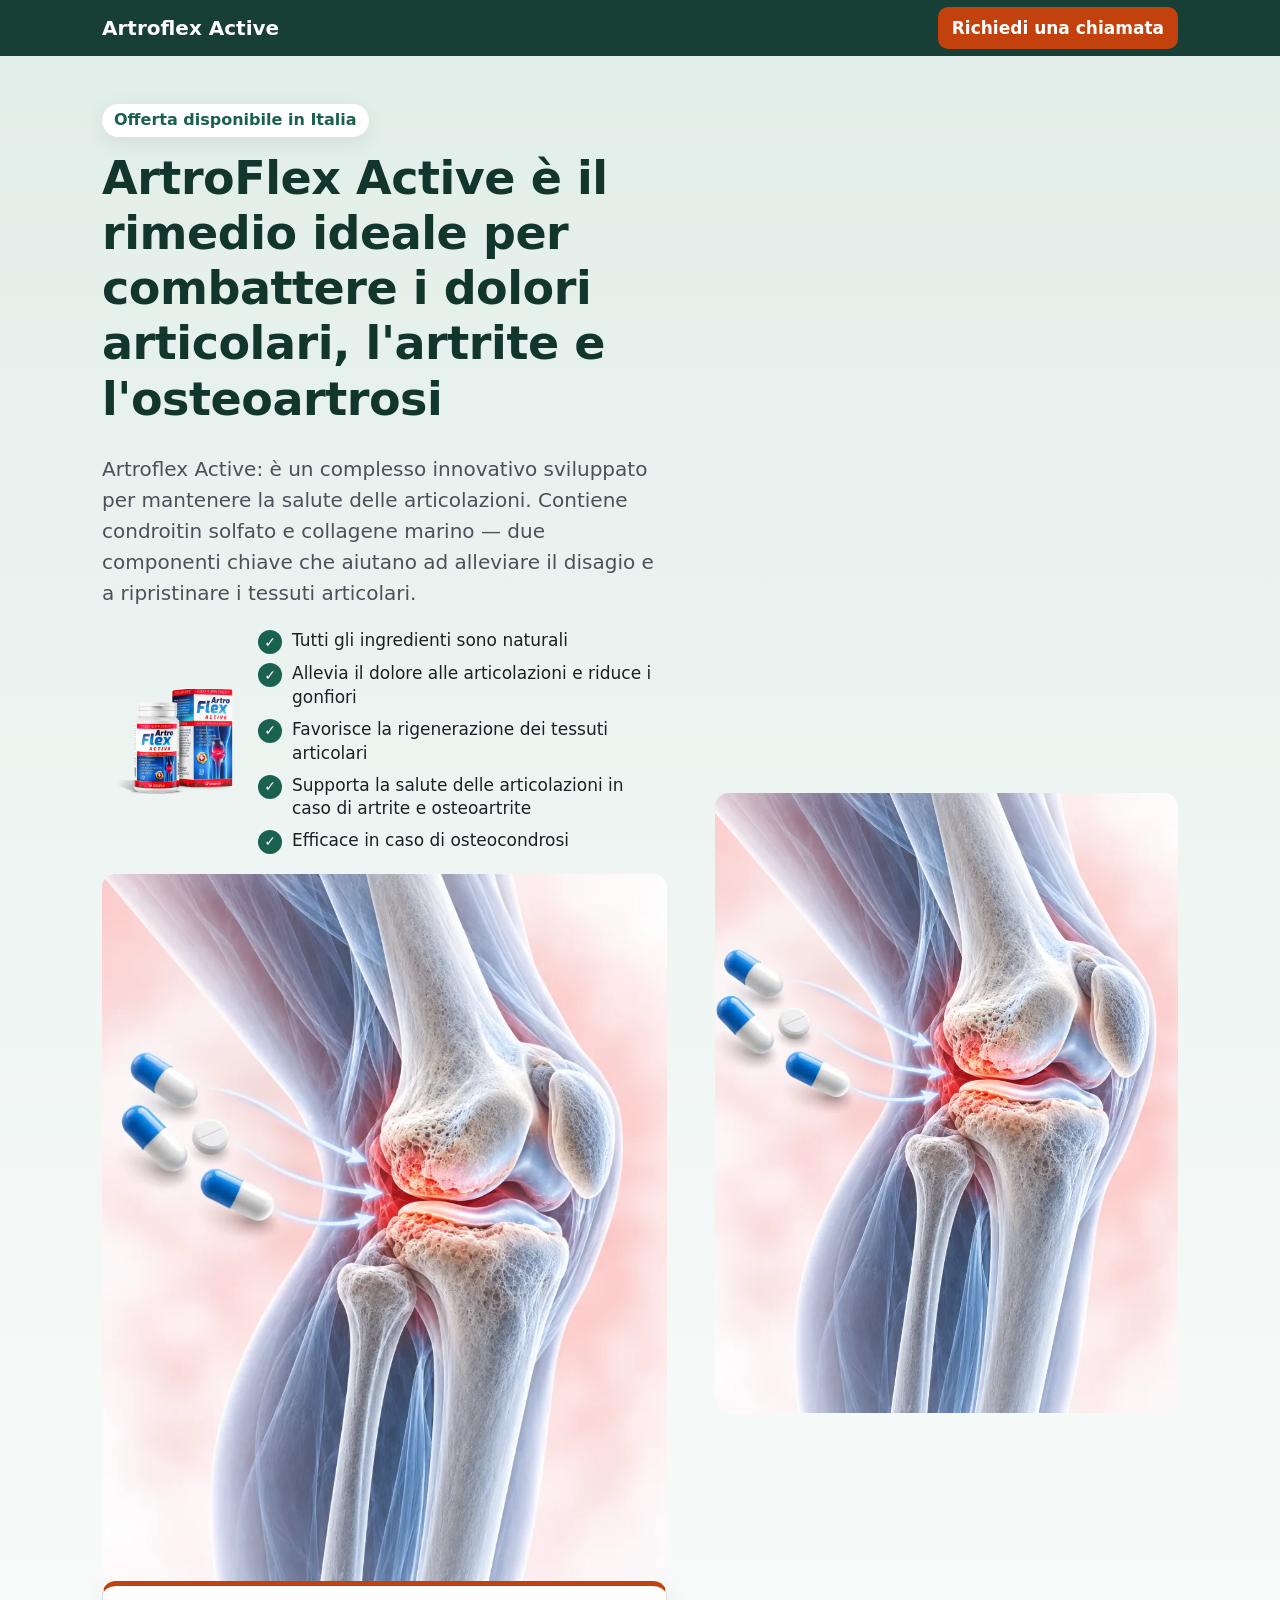
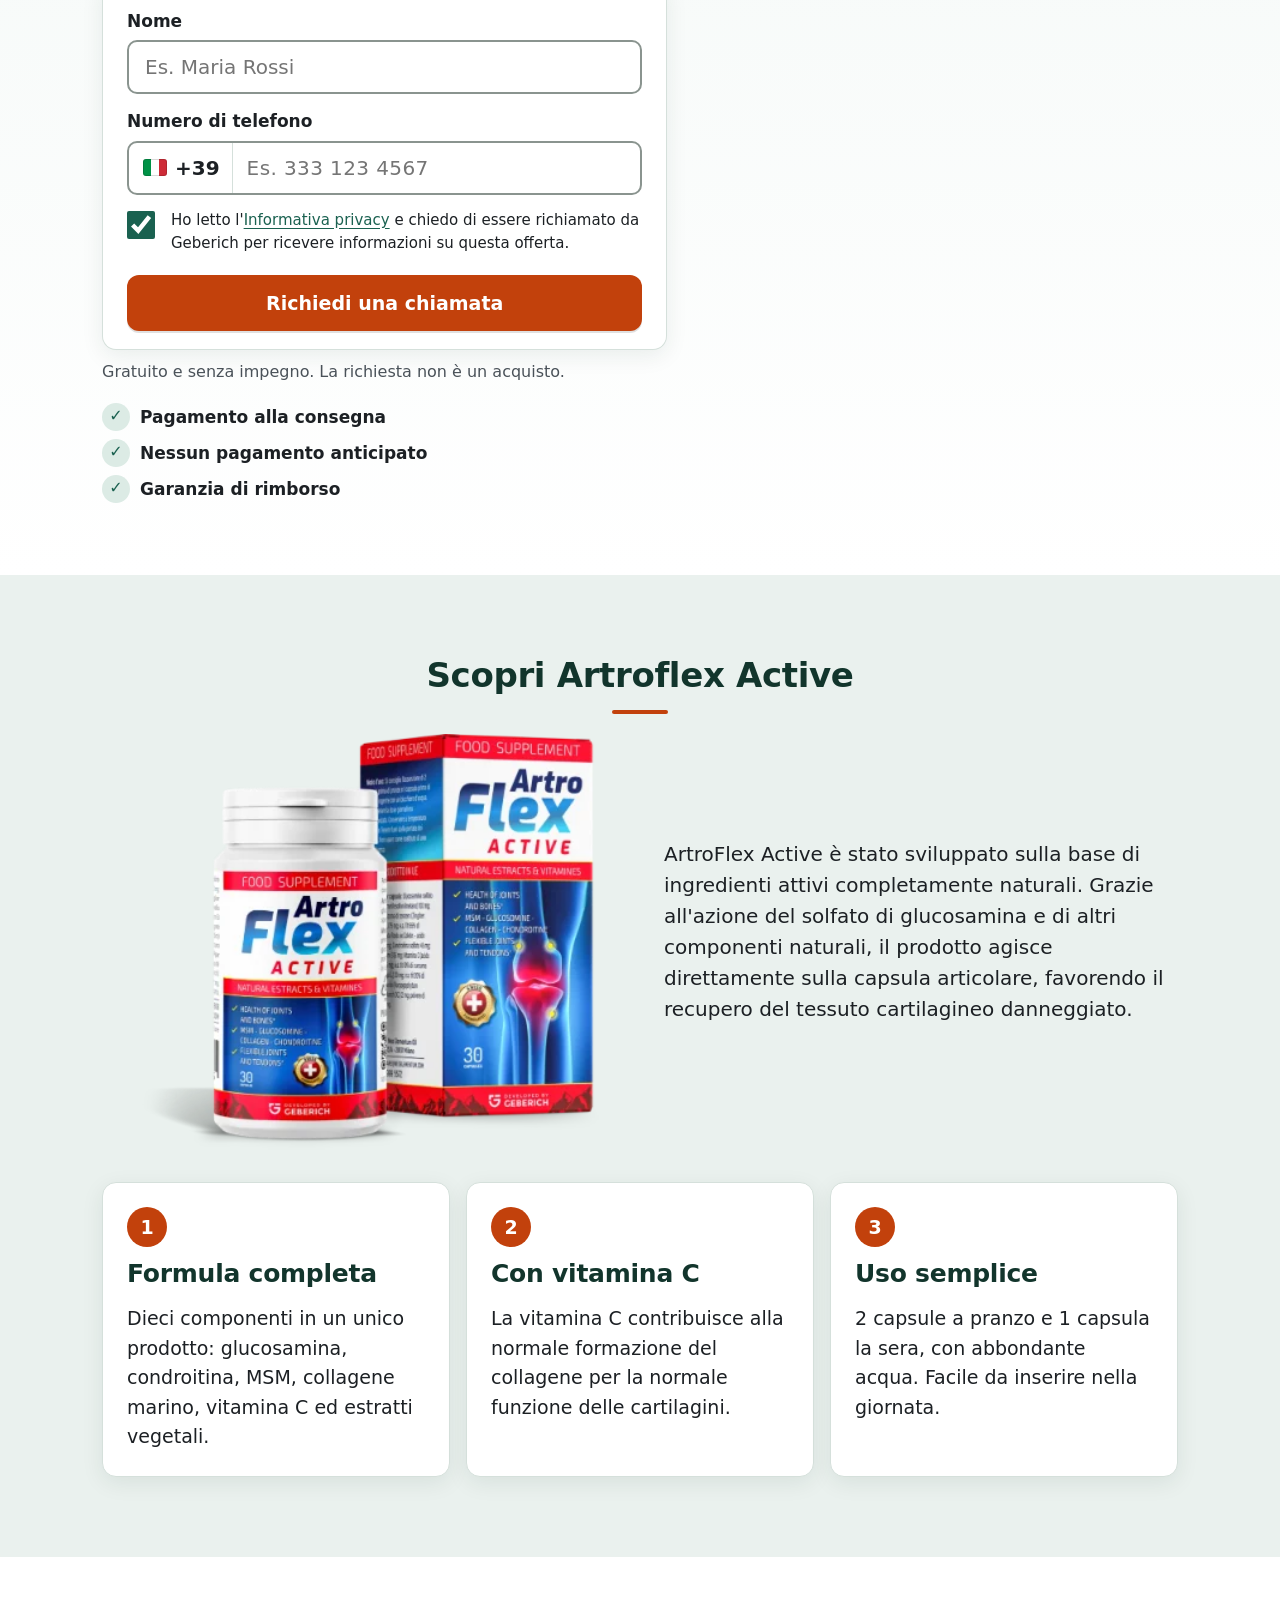
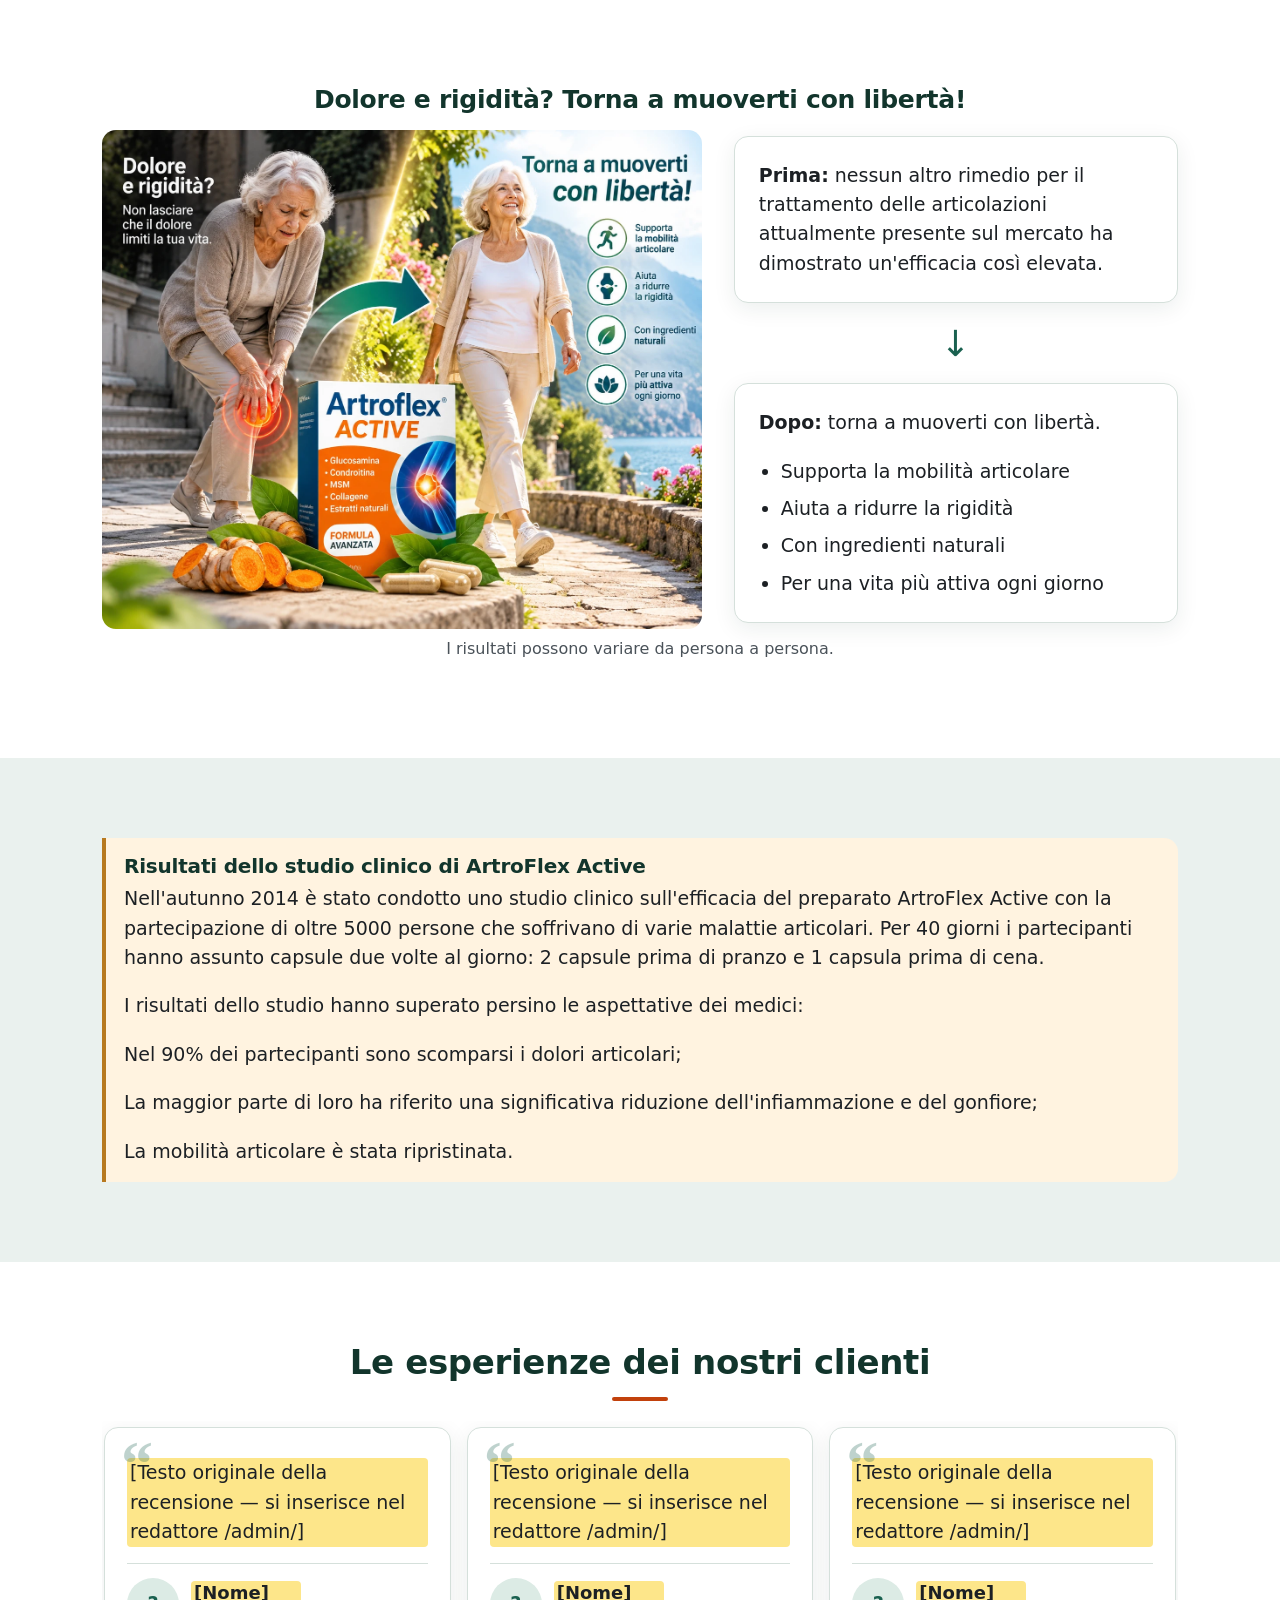
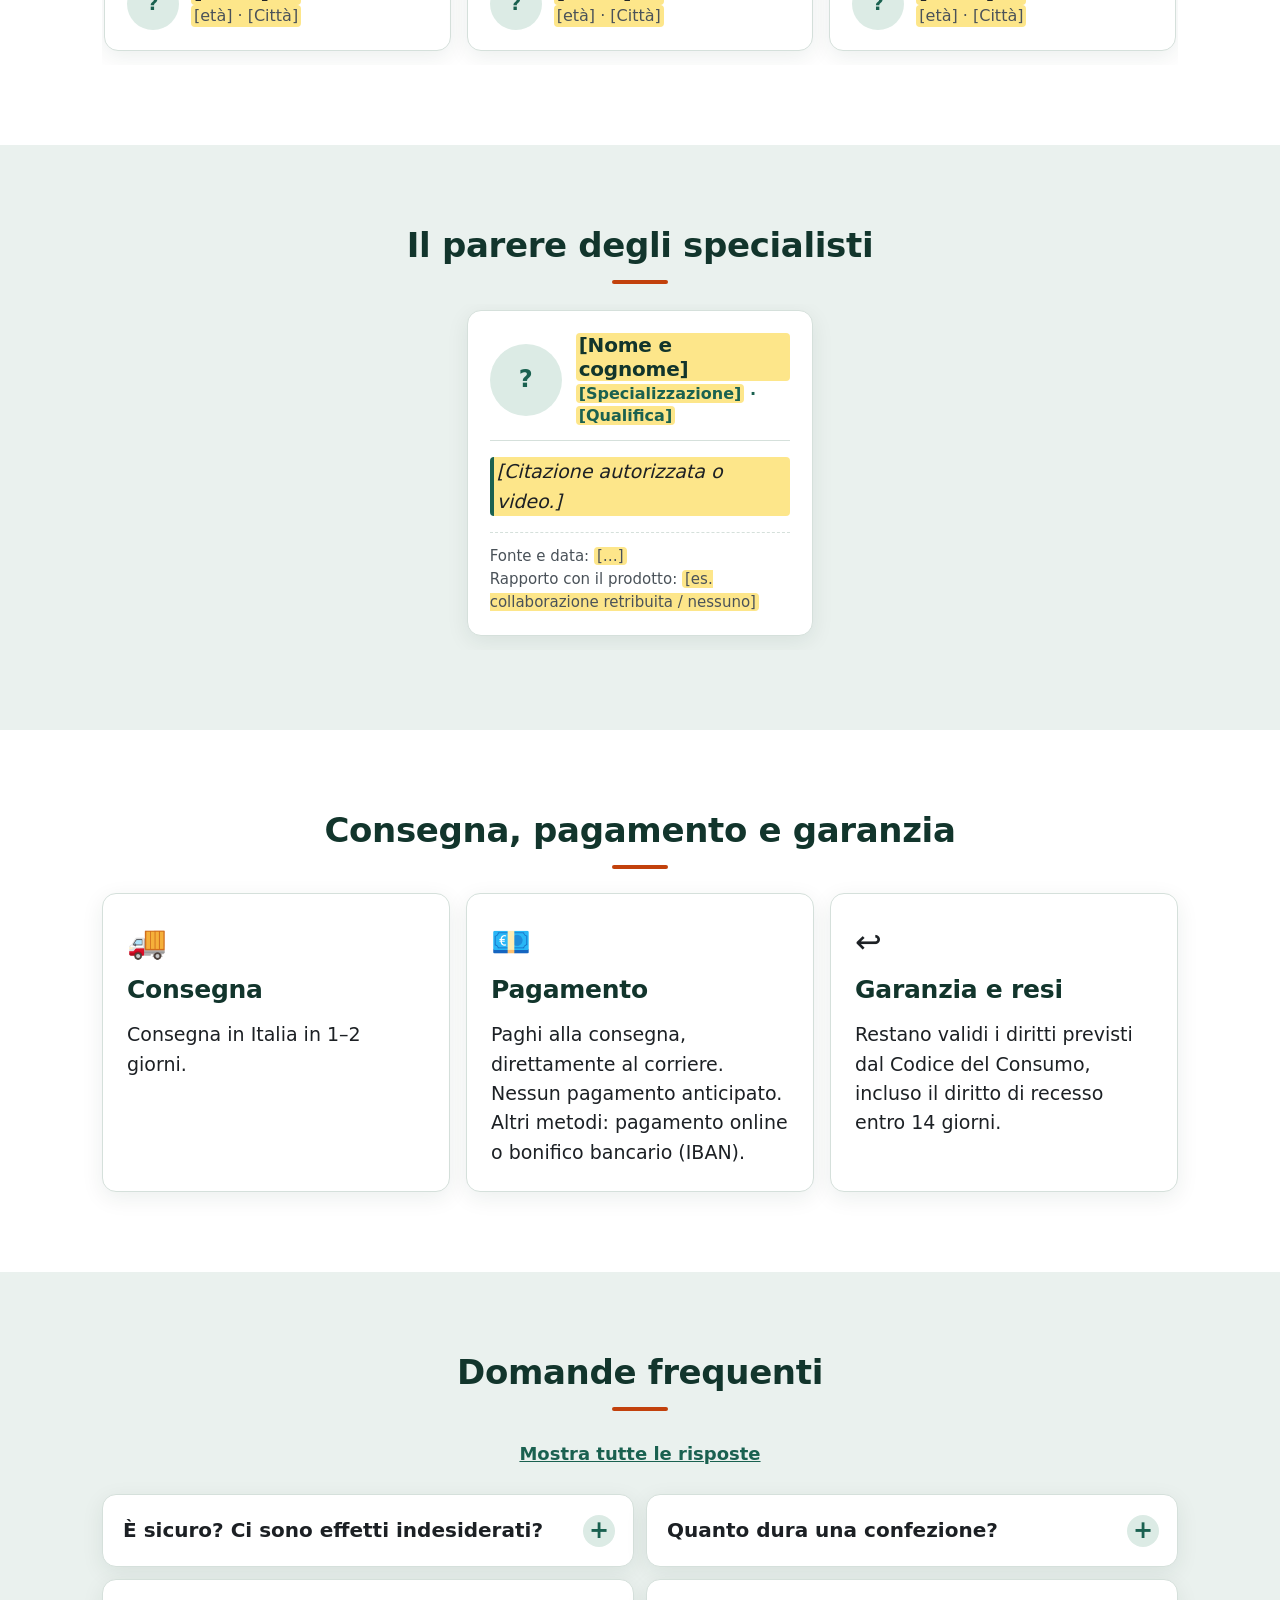
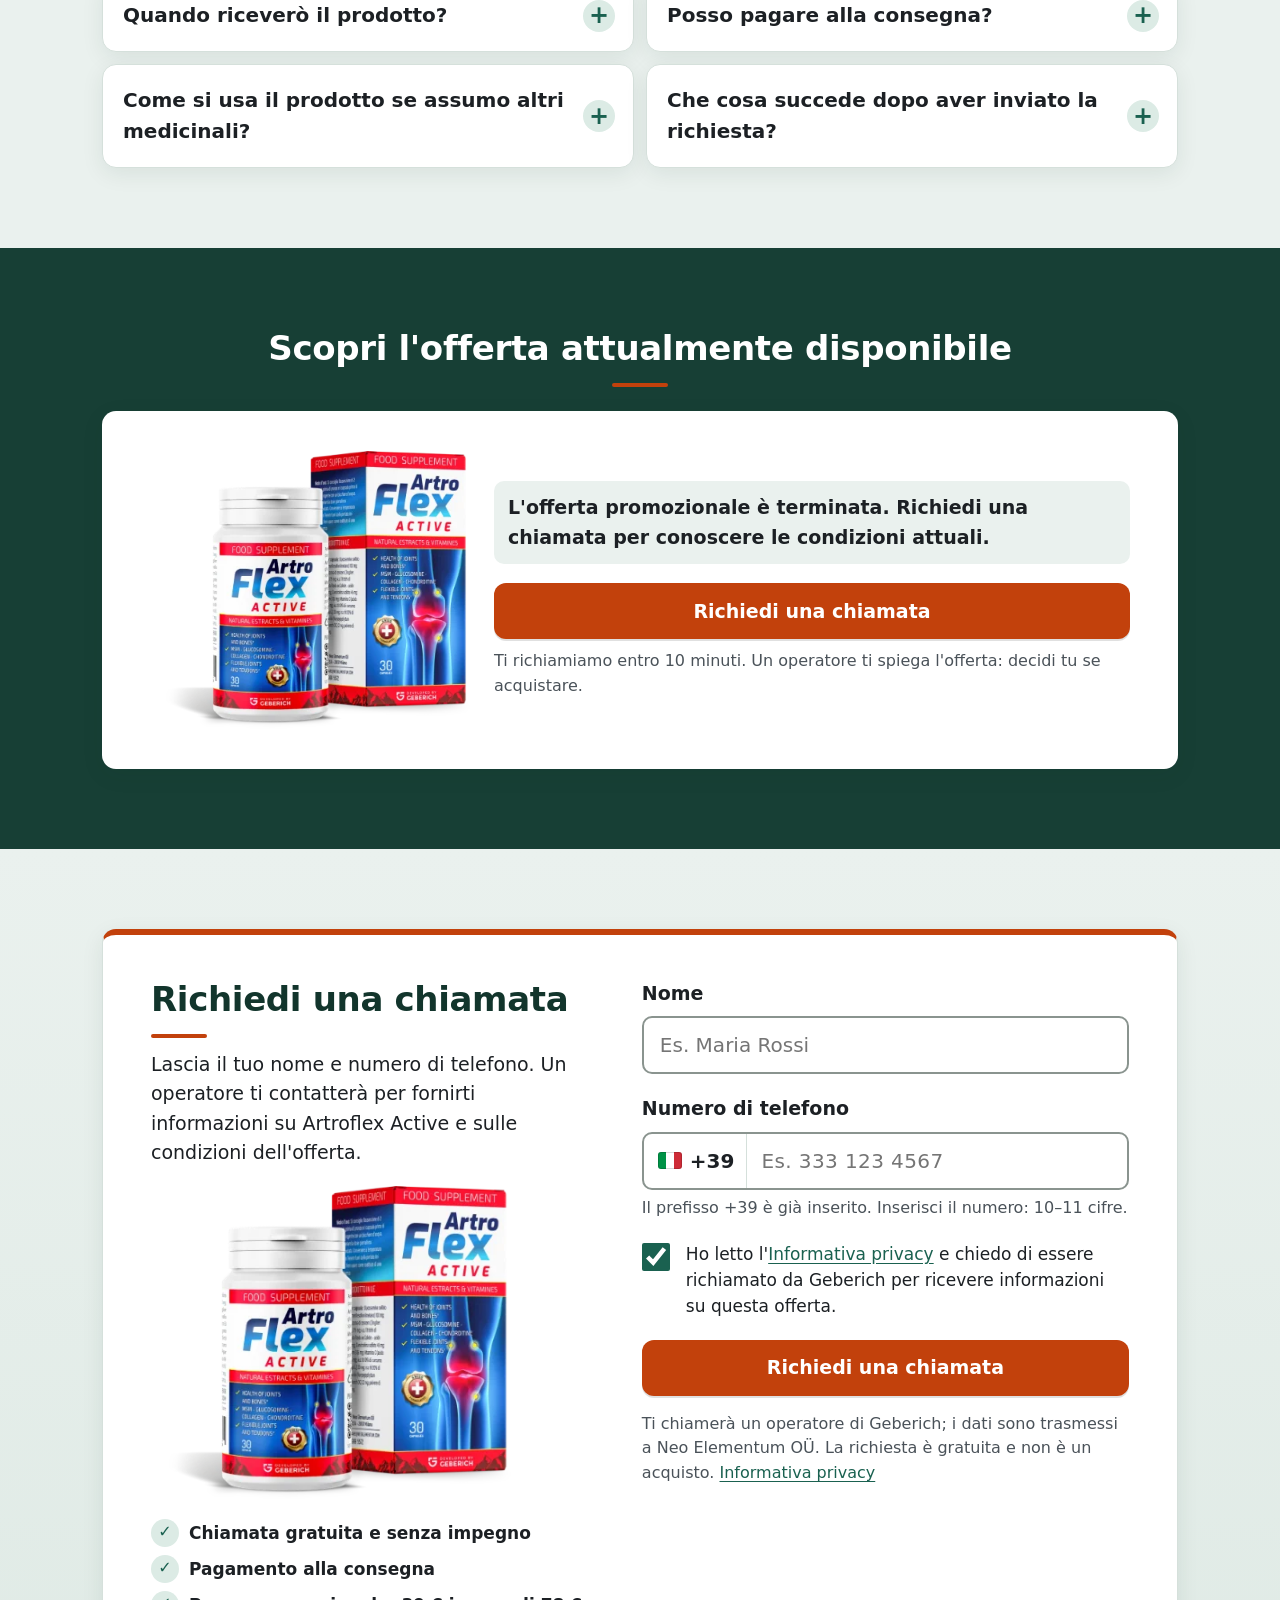
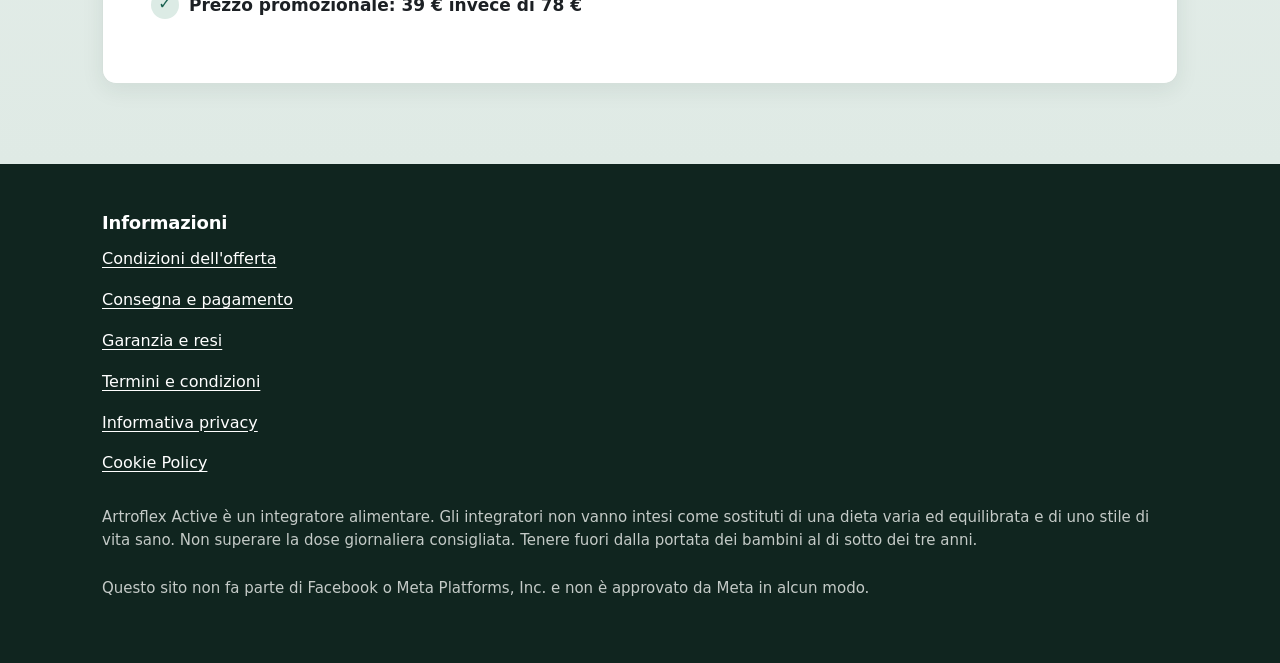
==== commit ffe7b23c: "Телефон: иллюстрация колена перед ценой и формой на первом экране Co-Authored-By: Claude Opus 5.5 <n" ====
--- a/index.html
+++ b/index.html
@@ -47,8 +47,8 @@
       <p class="lead"><span data-t="productName">Artroflex Active</span>: è un complesso innovativo sviluppato per mantenere la salute delle articolazioni. Contiene condroitin solfato e collagene marino — due componenti chiave che aiutano ad alleviare il disagio e a ripristinare i tessuti articolari.</p>
 
       <div class="hero__product">
-        <picture class="media media--product" style="aspect-ratio:800/694"><img src="assets/img/prodotto-800.webp" srcset="assets/img/prodotto-400.webp 400w, assets/img/prodotto-800.webp 800w" sizes="120px" width="800" height="694" alt="Flacone e confezione di Artroflex Active, 30 capsule" fetchpriority="high"></picture>
-        <ul class="hero__benefits">
+        <picture class="media media--product" data-track="img-product-hero" style="aspect-ratio:800/694"><img src="assets/img/prodotto-800.webp" srcset="assets/img/prodotto-400.webp 400w, assets/img/prodotto-800.webp 800w" sizes="120px" width="800" height="694" alt="Flacone e confezione di Artroflex Active, 30 capsule" fetchpriority="high"></picture>
+        <ul class="hero__benefits" data-track="list-hero">
           <li><span class="ico" aria-hidden="true">✓</span>Tutti gli ingredienti sono naturali</li>
           <li><span class="ico" aria-hidden="true">✓</span>Allevia il dolore alle articolazioni e riduce i gonfiori</li>
           <li><span class="ico" aria-hidden="true">✓</span>Favorisce la rigenerazione dei tessuti articolari</li>
@@ -57,6 +57,11 @@
         </ul>
       </div>
 
+      <!-- Иллюстрация колена: на телефоне — перед ценой и формой (на десктопе она справа, в .hero__media) -->
+      <picture class="media hero__img hero__img--mobile" style="aspect-ratio:900/1125" data-track="img-hero-mobile">
+        <source srcset="assets/img/hero-ginocchio-480.webp 480w, assets/img/hero-ginocchio-900.webp 900w" sizes="100vw" type="image/webp">
+        <img src="assets/img/hero-ginocchio-900.jpg" srcset="assets/img/hero-ginocchio-480.jpg 480w, assets/img/hero-ginocchio-900.jpg 900w" sizes="100vw" width="900" height="1125" alt="Illustrazione dell’articolazione del ginocchio con capsule">
+      </picture>
       <div class="price-strip" data-claim="discount" data-offer-promo data-track="price-hero">
         <span class="price-strip__badge">−<span data-price="discountPercent">50</span>%</span>
         <span class="price-strip__old"><s data-price="old">78,00 €</s></span>
@@ -66,7 +71,7 @@
 
 
       <!-- Форма заявки на первом экране (дублирует основную форму внизу) -->
-      <form class="hero-form" data-lead-form="hero" action="api/lead.php" method="post" novalidate>
+      <form class="hero-form" data-lead-form="hero" data-track="form-hero" action="api/lead.php" method="post" novalidate>
         <div class="field">
           <label for="h-name">Nome</label>
           <input id="h-name" name="name" type="text" autocomplete="name" autocapitalize="words" maxlength="60" placeholder="Es. Maria Rossi" required aria-describedby="h-name-err">
@@ -98,7 +103,7 @@
       </form>
       <p class="btn-note">Gratuito e senza impegno. La richiesta non è un acquisto.</p>
 
-      <ul class="trust-row" aria-label="Condizioni dell'offerta">
+      <ul class="trust-row" aria-label="Condizioni dell'offerta" data-track="trust-hero">
         <li data-claim="cod"><span class="ico" aria-hidden="true">✓</span>Pagamento alla consegna</li>
         <li data-claim="noPrepay"><span class="ico" aria-hidden="true">✓</span>Nessun pagamento anticipato</li>
         <li data-claim="moneyBack"><span class="ico" aria-hidden="true">✓</span>Garanzia di rimborso</li>
@@ -108,7 +113,7 @@
     <div class="hero__media">
       <picture class="media hero__img" style="aspect-ratio:900/1125" data-track="img-hero">
         <source srcset="assets/img/hero-ginocchio-480.webp 480w, assets/img/hero-ginocchio-900.webp 900w" sizes="(min-width: 900px) 480px, 100vw" type="image/webp">
-        <img src="assets/img/hero-ginocchio-900.jpg" srcset="assets/img/hero-ginocchio-480.jpg 480w, assets/img/hero-ginocchio-900.jpg 900w" sizes="(min-width: 900px) 480px, 100vw" width="900" height="1125" alt="Illustrazione dell’articolazione del ginocchio con capsule" fetchpriority="high">
+        <img src="assets/img/hero-ginocchio-900.jpg" srcset="assets/img/hero-ginocchio-480.jpg 480w, assets/img/hero-ginocchio-900.jpg 900w" sizes="(min-width: 900px) 480px, 100vw" width="900" height="1125" loading="lazy" alt="Illustrazione dell’articolazione del ginocchio con capsule">
       </picture>
     </div>
   </div>
@@ -120,13 +125,13 @@
     <h2 id="solution-title" class="center">Scopri <span data-t="productName">Artroflex Active</span></h2>
 
     <div class="two-col two-col--center">
-      <picture class="media media--product" style="aspect-ratio:800/694"><img src="assets/img/prodotto-800.webp" srcset="assets/img/prodotto-400.webp 400w, assets/img/prodotto-800.webp 800w" sizes="(min-width: 768px) 480px, 100vw" width="800" height="694" loading="lazy" alt="Flacone e confezione di Artroflex Active, 30 capsule"></picture>
+      <picture class="media media--product" data-track="img-product" style="aspect-ratio:800/694"><img src="assets/img/prodotto-800.webp" srcset="assets/img/prodotto-400.webp 400w, assets/img/prodotto-800.webp 800w" sizes="(min-width: 768px) 480px, 100vw" width="800" height="694" loading="lazy" alt="Flacone e confezione di Artroflex Active, 30 capsule"></picture>
       <div class="prose">
         <p>ArtroFlex Active è stato sviluppato sulla base di ingredienti attivi completamente naturali. Grazie all'azione del solfato di glucosamina e di altri componenti naturali, il prodotto agisce direttamente sulla capsula articolare, favorendo il recupero del tessuto cartilagineo danneggiato.</p>
       </div>
     </div>
 
-    <div class="cards cards--3">
+    <div class="cards cards--3" data-track="cards-solution">
       <article class="card">
         <span class="card__num" aria-hidden="true">1</span>
         <h3>Formula completa</h3>
@@ -179,7 +184,7 @@
 <!-- ============ БЛОК 5. СОСТАВ И ПРИМЕНЕНИЕ ============ -->
 <section class="section section--tint" aria-labelledby="composition-title" data-track="sec-composition">
   <div class="wrap">
-      <div class="notice">
+      <div class="notice" data-track="block-study">
         <h3>Risultati dello studio clinico di ArtroFlex Active</h3>
         <p>Nell'autunno 2014 è stato condotto uno studio clinico sull'efficacia del preparato ArtroFlex Active con la partecipazione di oltre 5000 persone che soffrivano di varie malattie articolari. Per 40 giorni i partecipanti hanno assunto capsule due volte al giorno: 2 capsule prima di pranzo e 1 capsula prima di cena.</p>
         <p>I risultati dello studio hanno superato persino le aspettative dei medici:</p>
@@ -262,7 +267,7 @@
 <section class="section" aria-labelledby="terms-title" data-track="sec-terms">
   <div class="wrap">
     <h2 id="terms-title" class="center">Consegna, pagamento e garanzia</h2>
-    <div class="cards cards--3">
+    <div class="cards cards--3" data-track="cards-terms">
       <article class="card">
         <span class="card__ico" aria-hidden="true">🚚</span>
         <h3>Consegna</h3>
@@ -364,7 +369,7 @@
       </ul>
       </div>
 
-      <form id="lead-form" data-lead-form="main" action="api/lead.php" method="post" novalidate>
+      <form id="lead-form" data-lead-form="main" data-track="form-main" action="api/lead.php" method="post" novalidate>
         <div class="field">
           <label for="f-name">Nome</label>
           <input id="f-name" name="name" type="text" autocomplete="name" autocapitalize="words" maxlength="60" placeholder="Es. Maria Rossi" required aria-describedby="f-name-err">
@@ -425,7 +430,7 @@
     <div class="footer__grid">
       <div>
         <h2 class="footer__h">Informazioni</h2>
-        <ul class="footer__links">
+        <ul class="footer__links" data-track="footer-links">
           <li><a href="termini.html#offerta">Condizioni dell'offerta</a></li>
           <li><a href="termini.html#consegna">Consegna e pagamento</a></li>
           <li><a href="termini.html#resi">Garanzia e resi</a></li>
--- a/assets/css/style.css
+++ b/assets/css/style.css
@@ -753,3 +753,10 @@
 .hero-form .btn--cta { width: 100%; }
 .hero-form__ok { margin: 0 0 12px; padding: 12px 14px; border-radius: 10px; background: var(--trust-bg); color: var(--trust); font-weight: 700; }
 @media (min-width: 768px) { .hero-form { padding: 22px 24px 18px; } .hero .hero-form .btn--cta { width: 100%; min-width: 0; } }
+
+/* Иллюстрация колена: на телефоне — перед ценой и формой, на десктопе — справа от текста */
+.hero__img--mobile { display: none; }
+@media (max-width: 767px) {
+  .hero__img--mobile { display: block; margin: 4px 0 16px; border-radius: var(--radius); }
+  .hero__media { display: none; }
+}
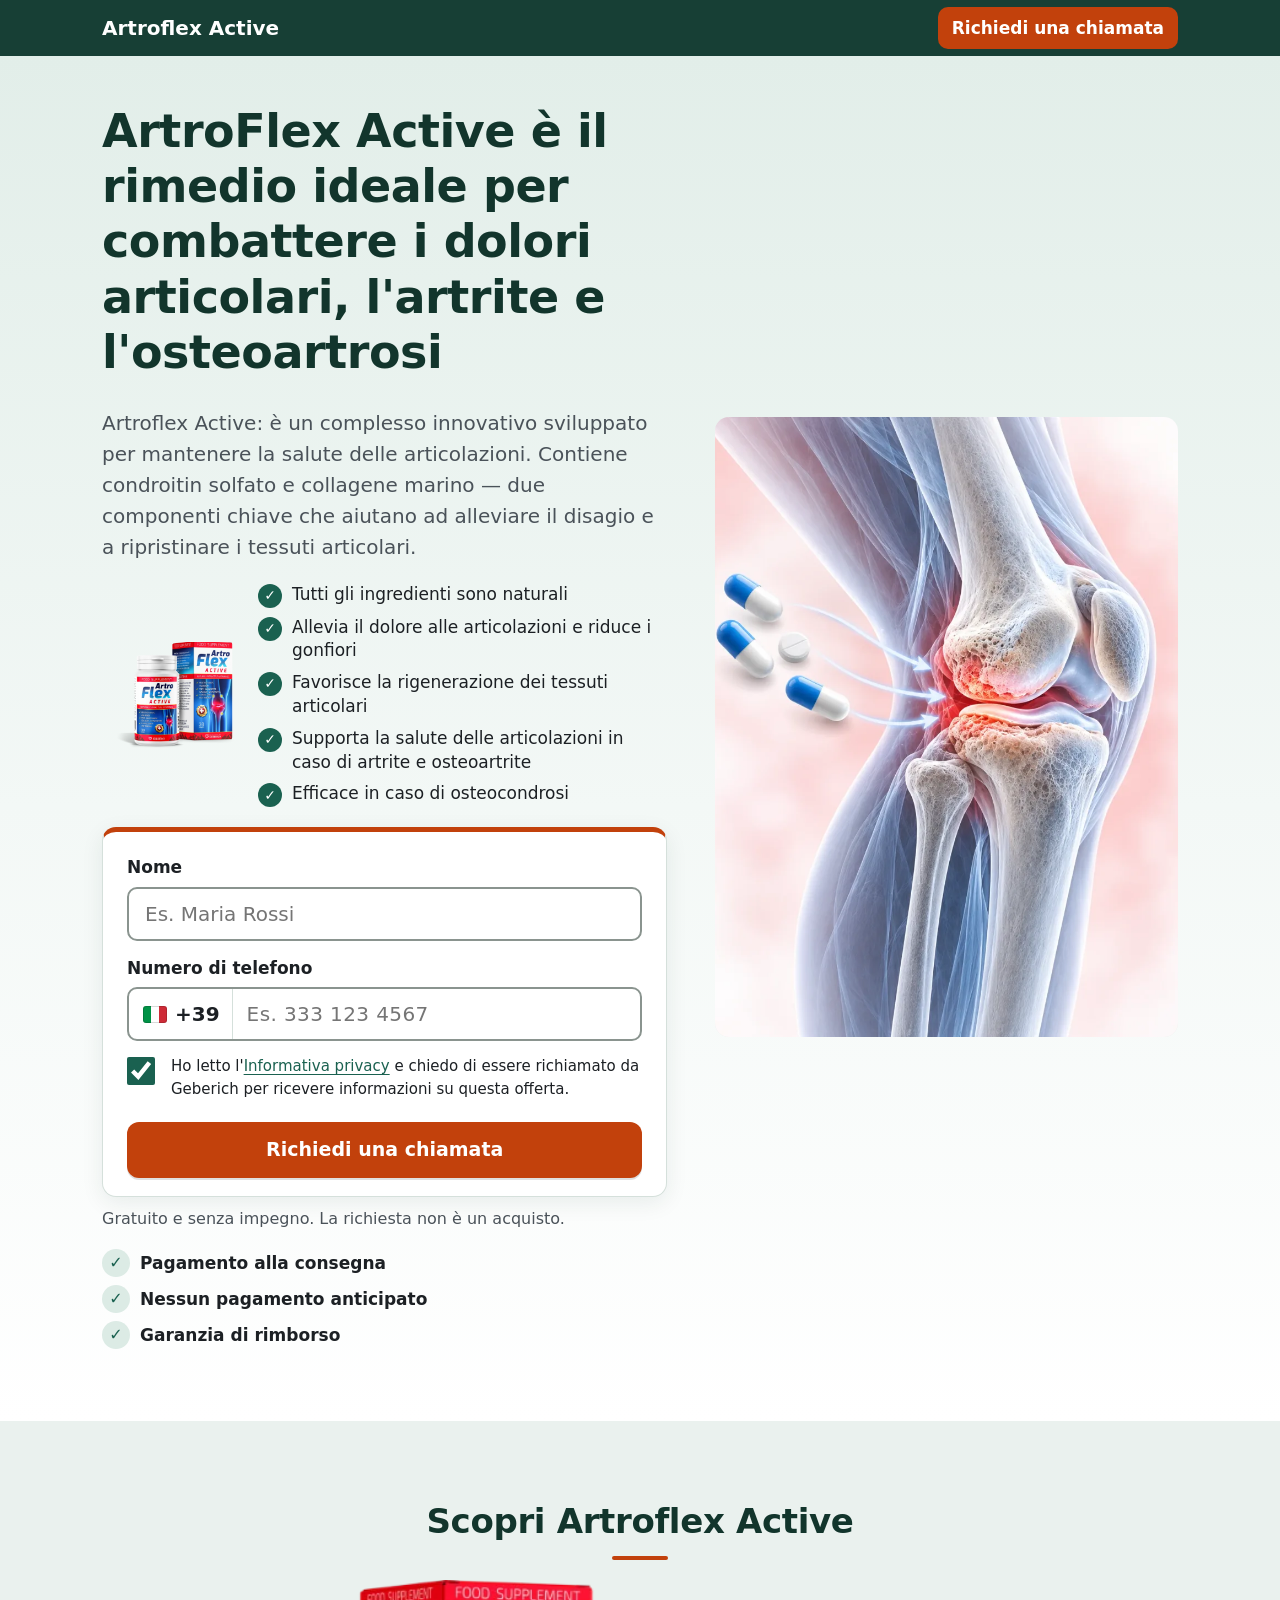
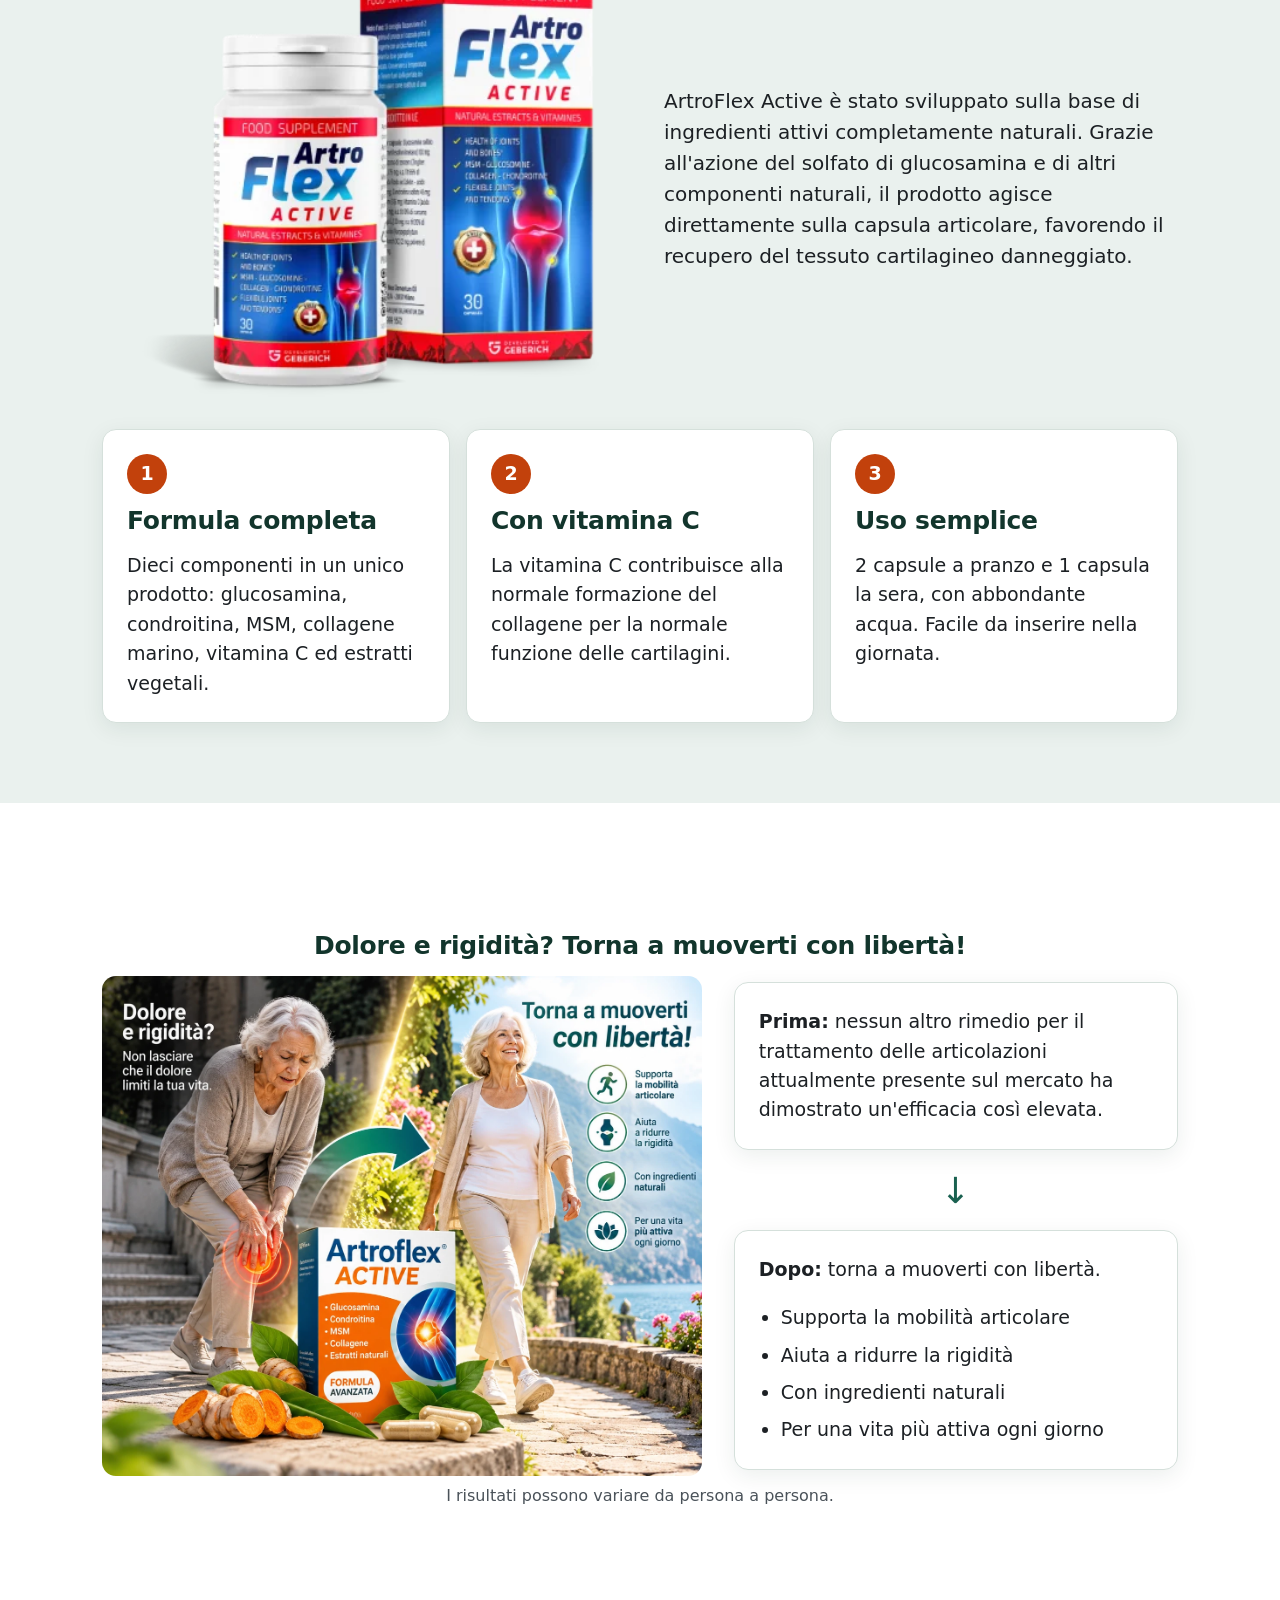
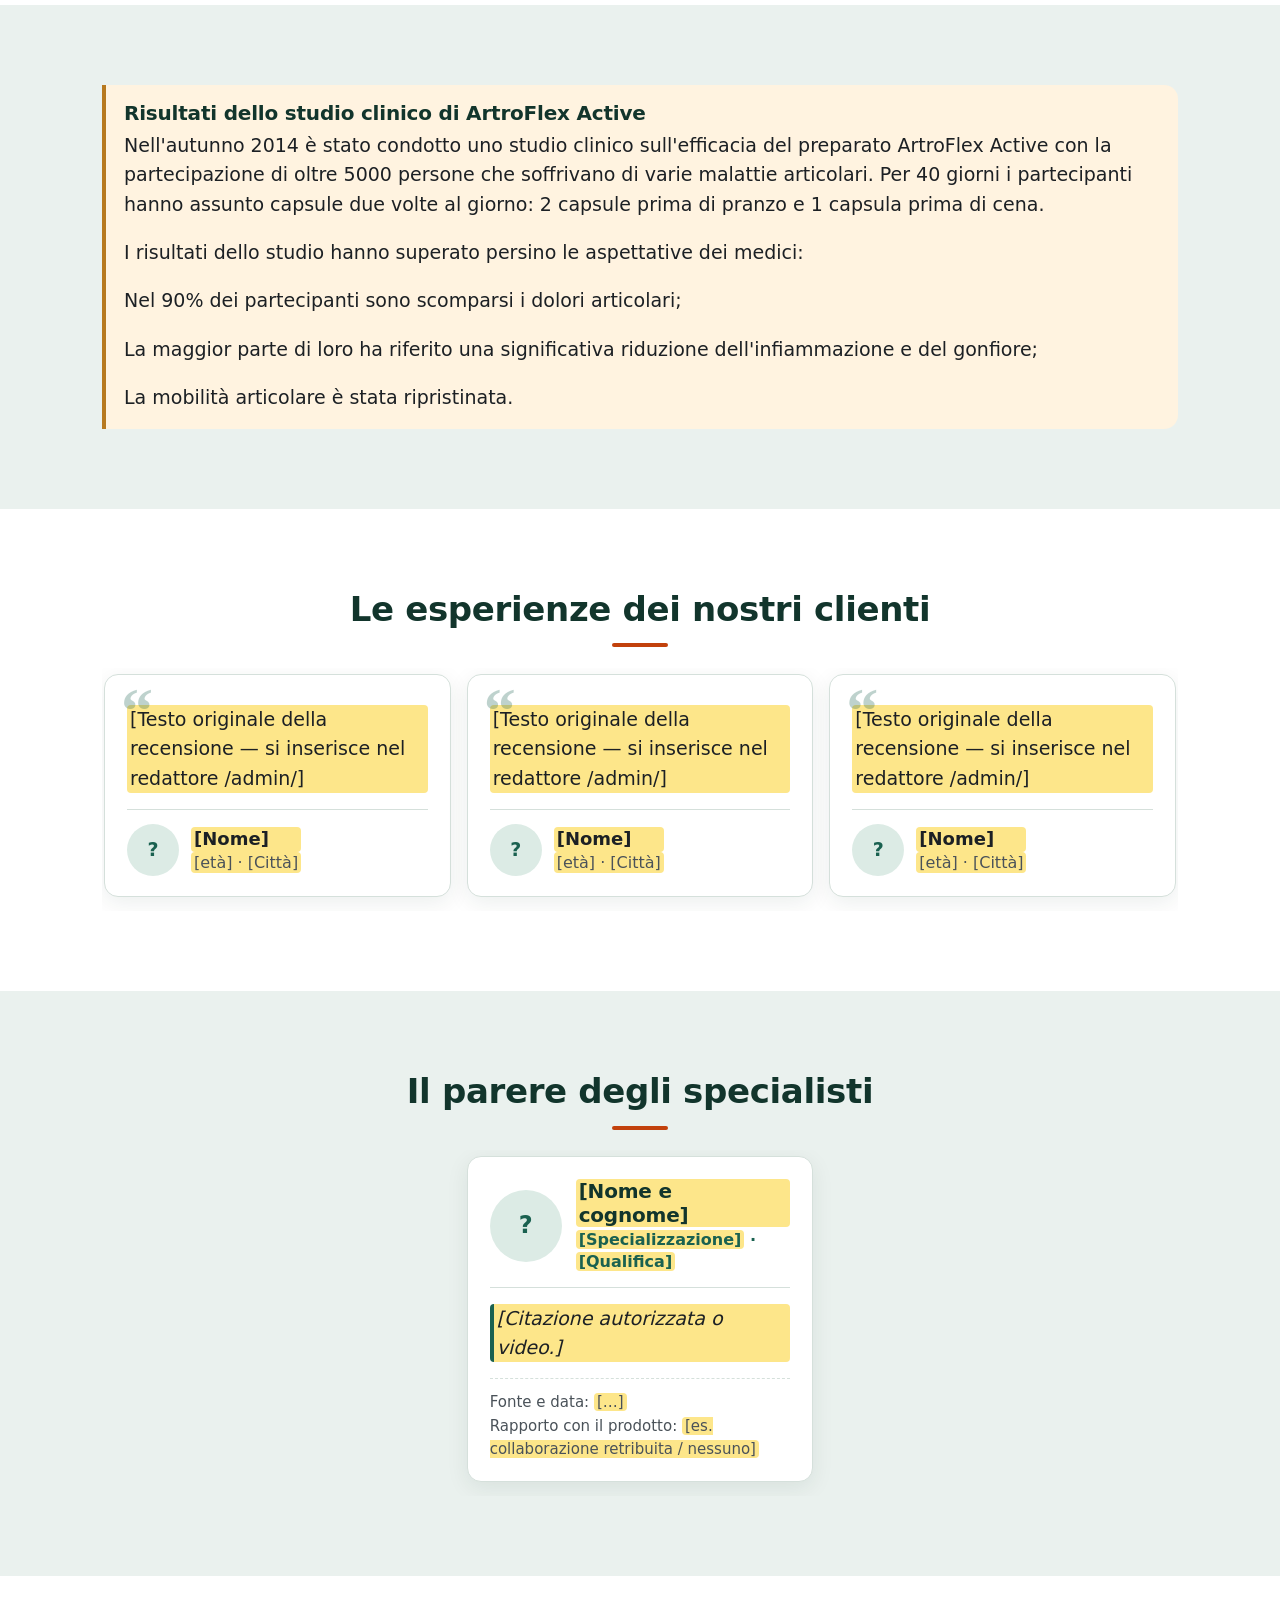
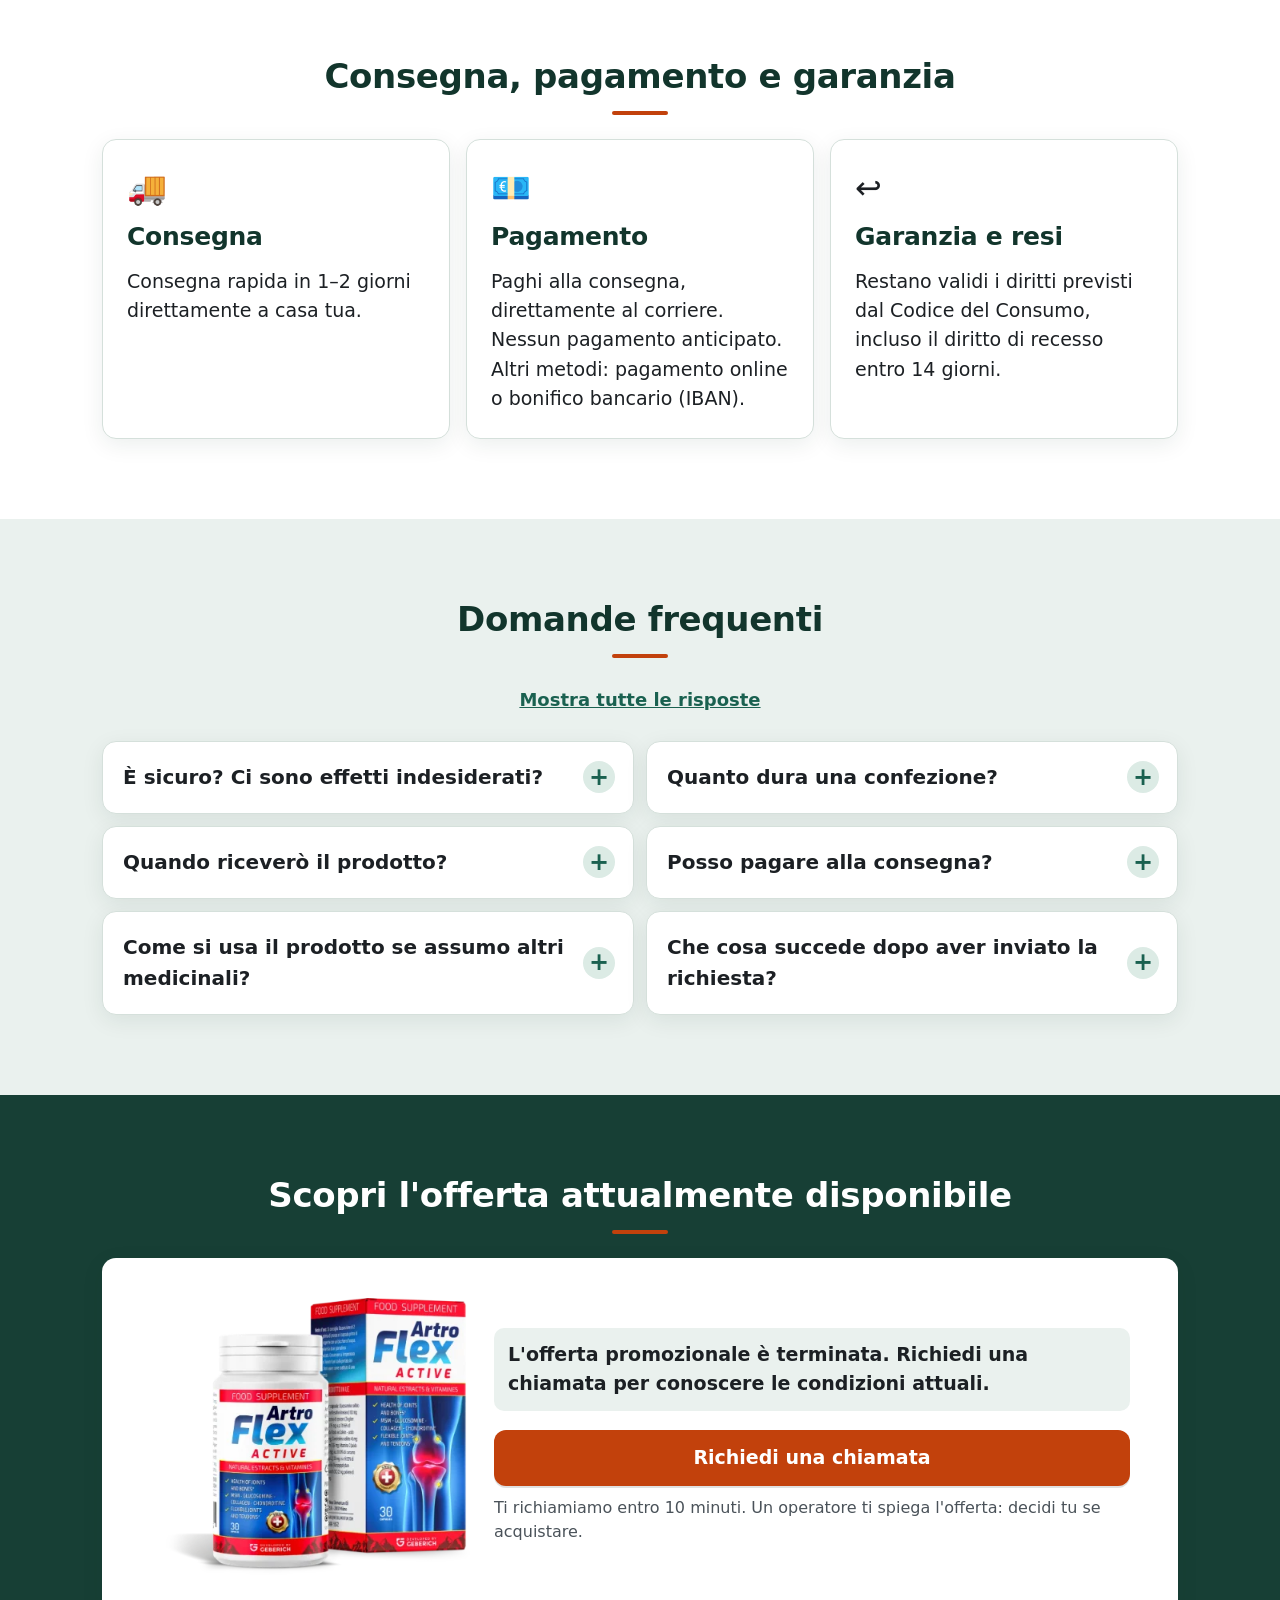
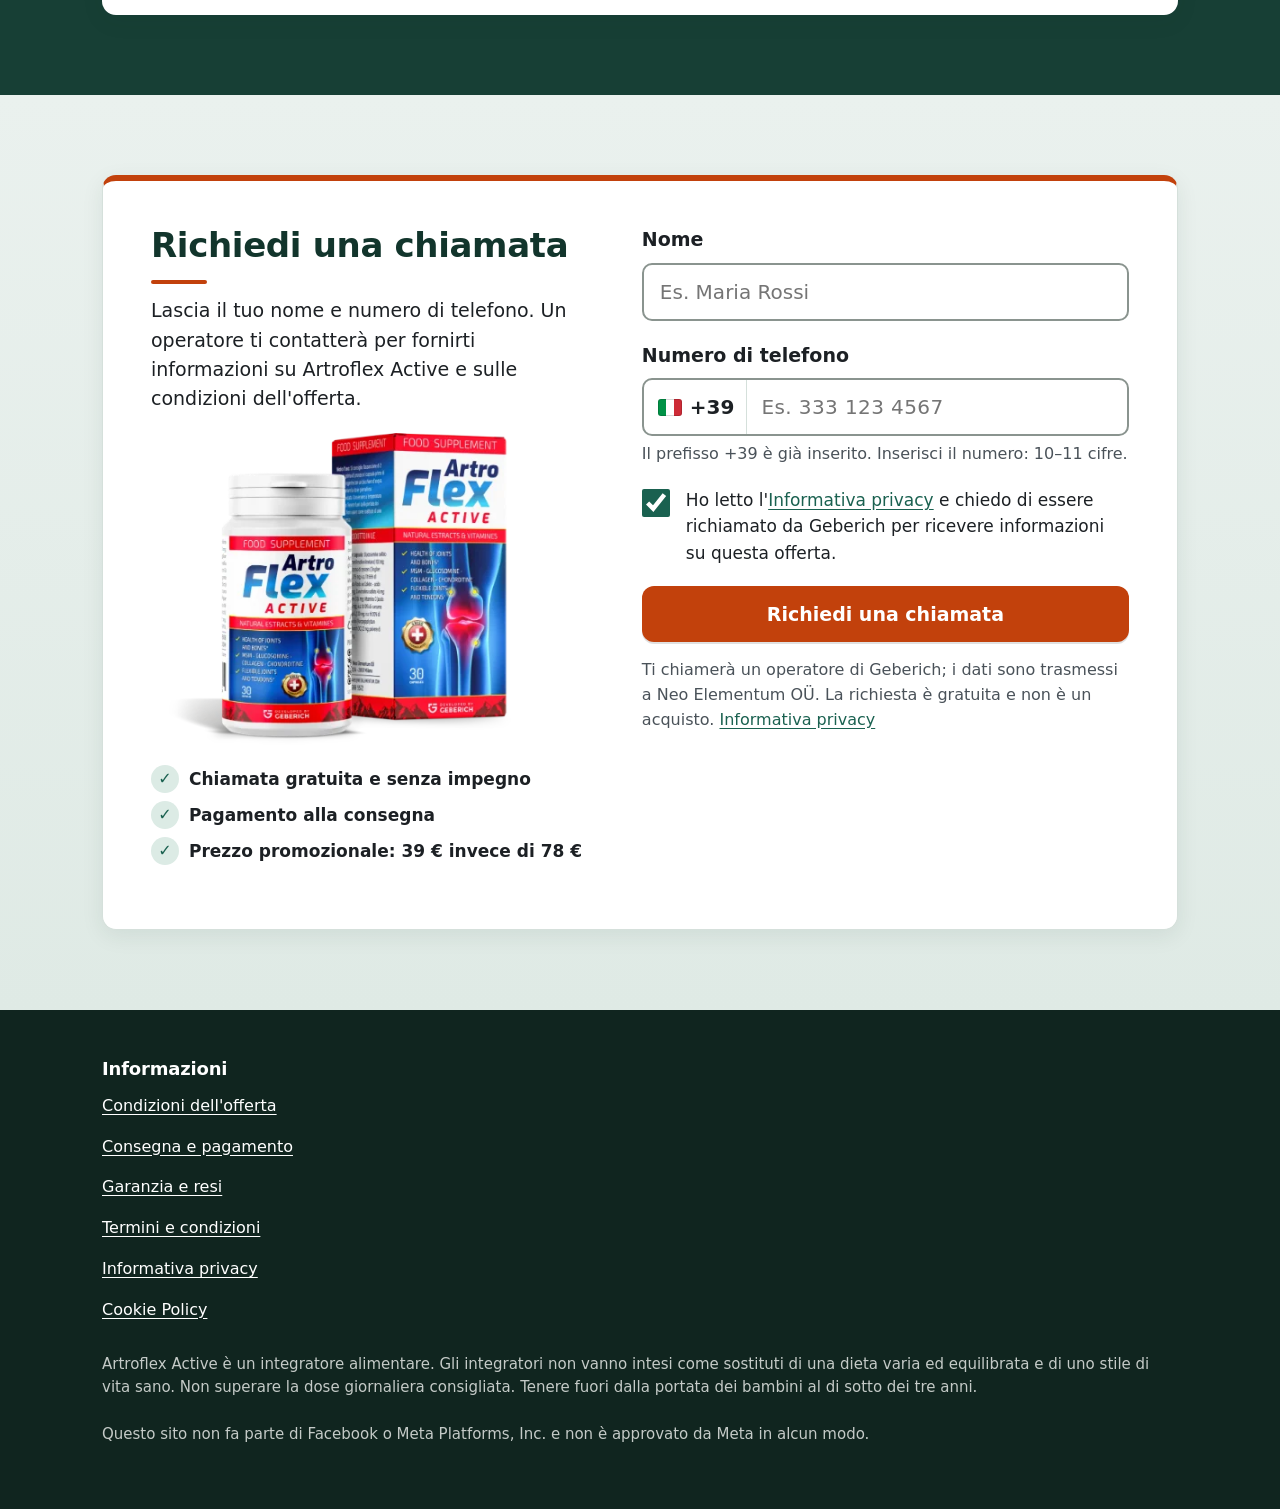
==== commit a230ade8: "Убрана плашка «Offerta disponibile in Italia», доставка без упоминания Италии Co-Authored-By: Claude" ====
--- a/index.html
+++ b/index.html
@@ -4,7 +4,7 @@
 <meta charset="utf-8">
 <meta name="viewport" content="width=device-width, initial-scale=1">
 <title>Niente più dolori alle articolazioni di braccia e gambe!</title>
-<meta name="description" content="Composizione, modalità d'uso e offerta disponibile in Italia. Richiedi una chiamata gratuita e senza impegno.">
+<meta name="description" content="Composizione, modalità d'uso e offerta speciale. Richiedi una chiamata gratuita e senza impegno.">
 <meta name="robots" content="noindex, nofollow">
 <meta name="theme-color" content="#ffffff">
 <link rel="stylesheet" href="assets/css/style.css">
@@ -37,7 +37,6 @@
 <section class="hero" aria-labelledby="hero-title" data-track="sec-hero">
   <div class="wrap hero__grid">
     <div class="hero__text">
-      <p class="eyebrow">Offerta disponibile in Italia</p>
 
       <h1 id="hero-title">
         <span data-claim="heroTestimonial">ArtroFlex Active è il rimedio ideale per combattere i dolori articolari, l'artrite e l'osteoartrosi</span>
@@ -271,7 +270,7 @@
       <article class="card">
         <span class="card__ico" aria-hidden="true">🚚</span>
         <h3>Consegna</h3>
-        <p>Consegna in Italia in <span data-t="deliveryTime">1–2 giorni</span>.</p>
+        <p>Consegna rapida in <span data-t="deliveryTime">1–2 giorni</span> direttamente a casa tua.</p>
       </article>
       <article class="card">
         <span class="card__ico" aria-hidden="true">💶</span>
--- a/assets/css/style.css
+++ b/assets/css/style.css
@@ -755,8 +755,8 @@
 @media (min-width: 768px) { .hero-form { padding: 22px 24px 18px; } .hero .hero-form .btn--cta { width: 100%; min-width: 0; } }
 
 /* Иллюстрация колена: на телефоне — перед ценой и формой, на десктопе — справа от текста */
-.hero__img--mobile { display: none; }
+.hero picture.hero__img--mobile { display: none; }
 @media (max-width: 767px) {
-  .hero__img--mobile { display: block; margin: 4px 0 16px; border-radius: var(--radius); }
+  .hero picture.hero__img--mobile { display: block; margin: 4px 0 16px; border-radius: var(--radius); }
   .hero__media { display: none; }
 }
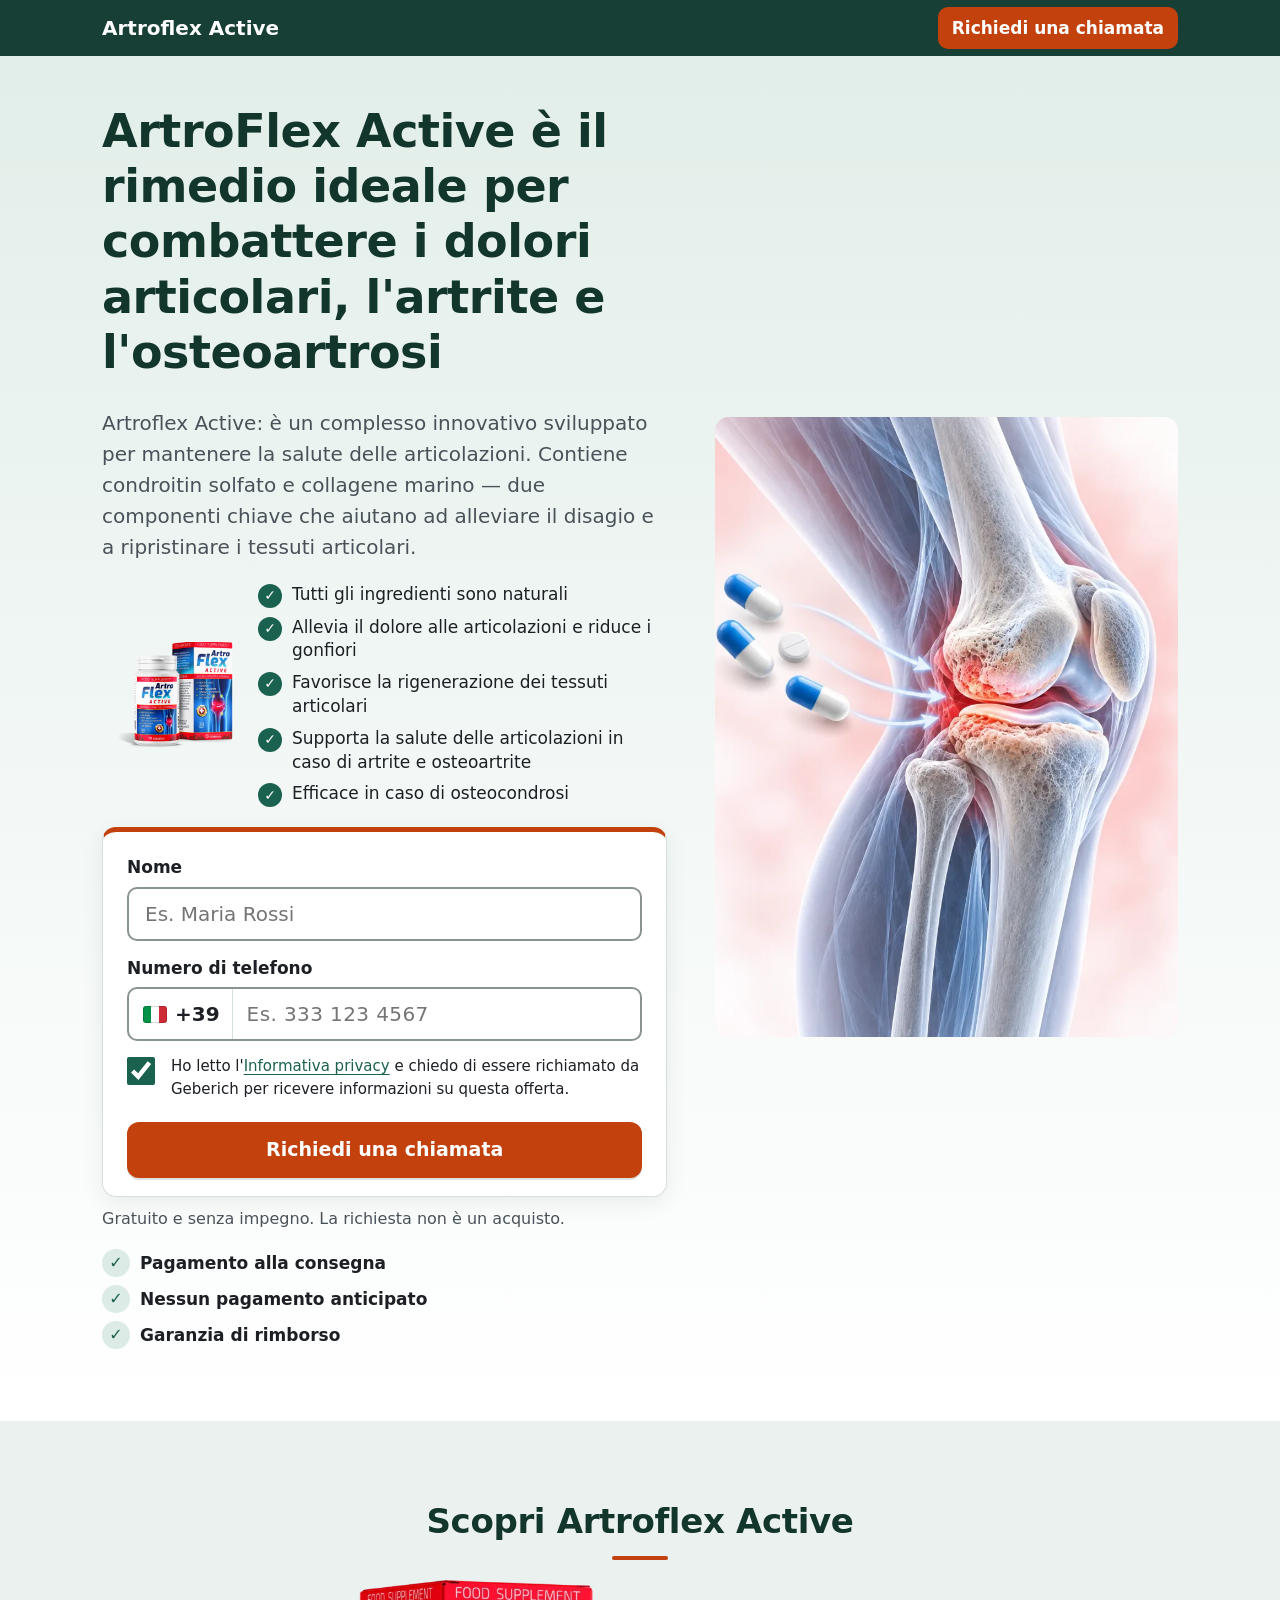
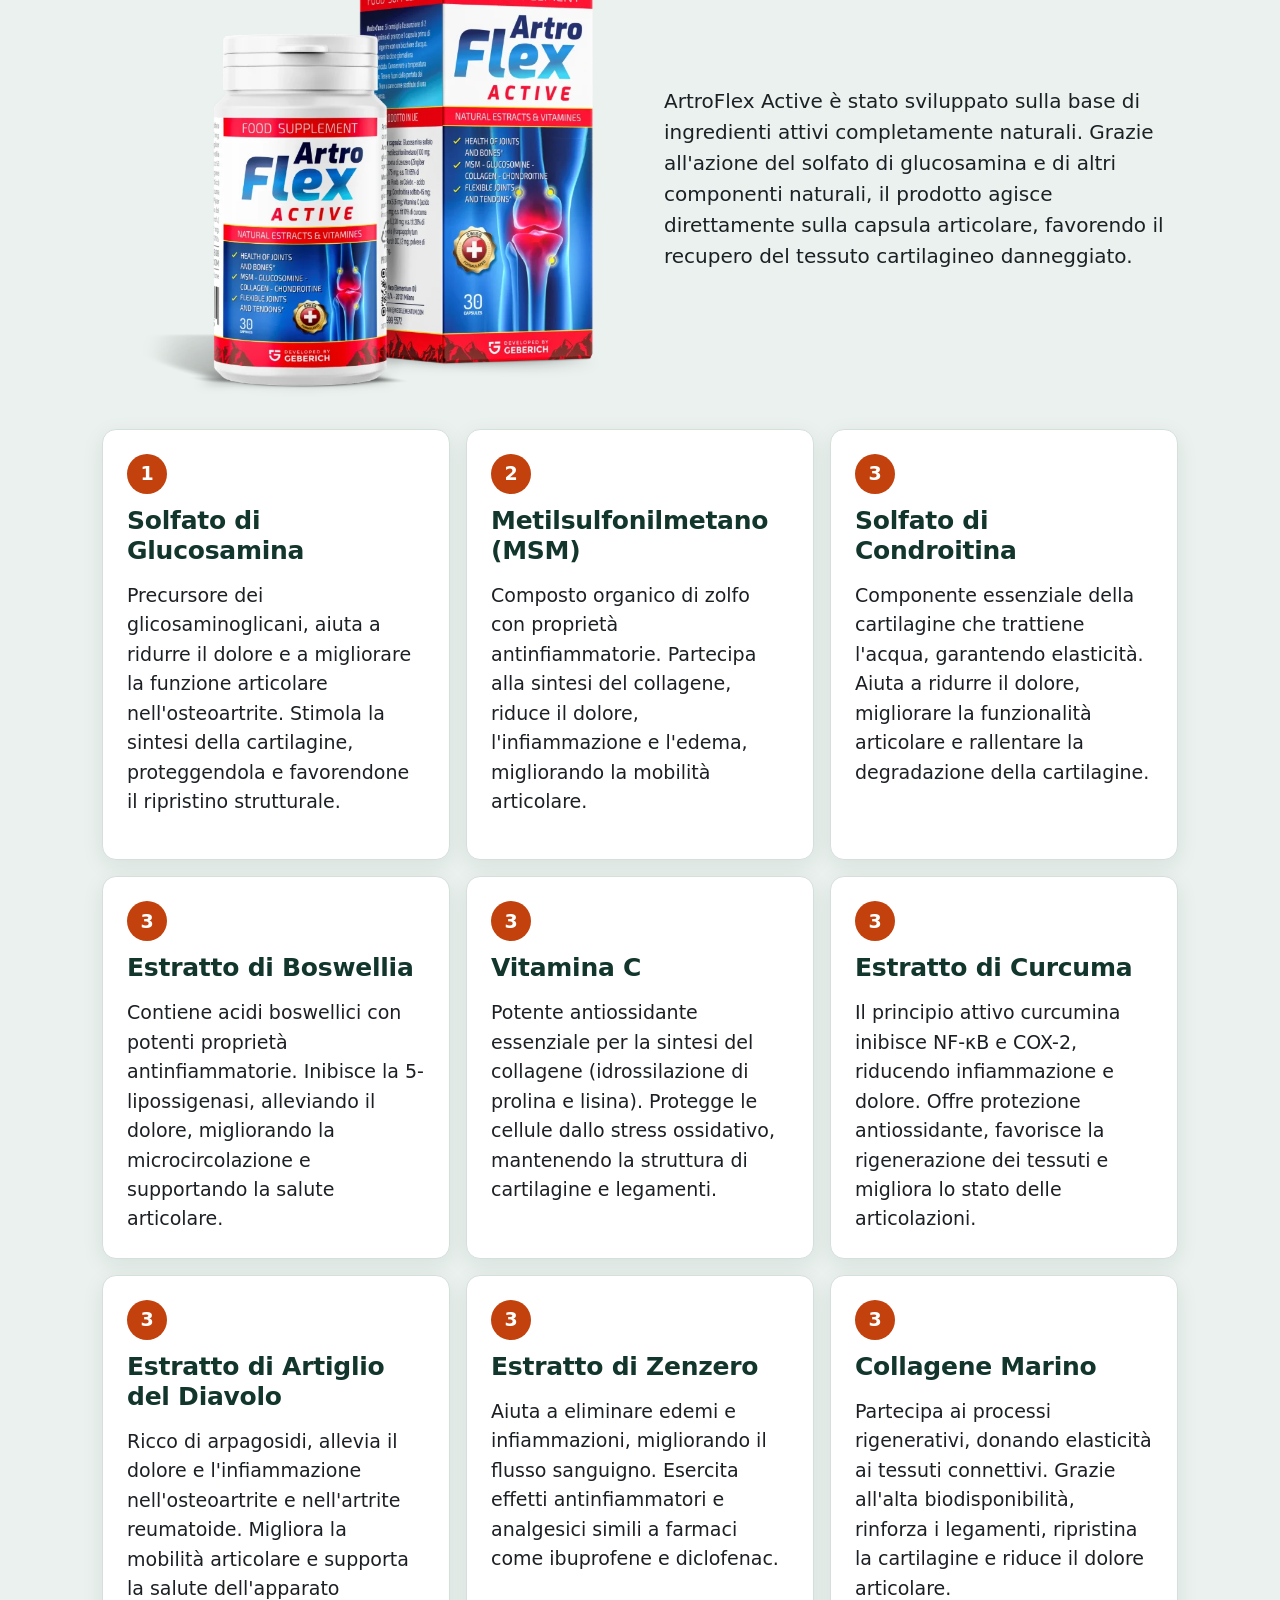
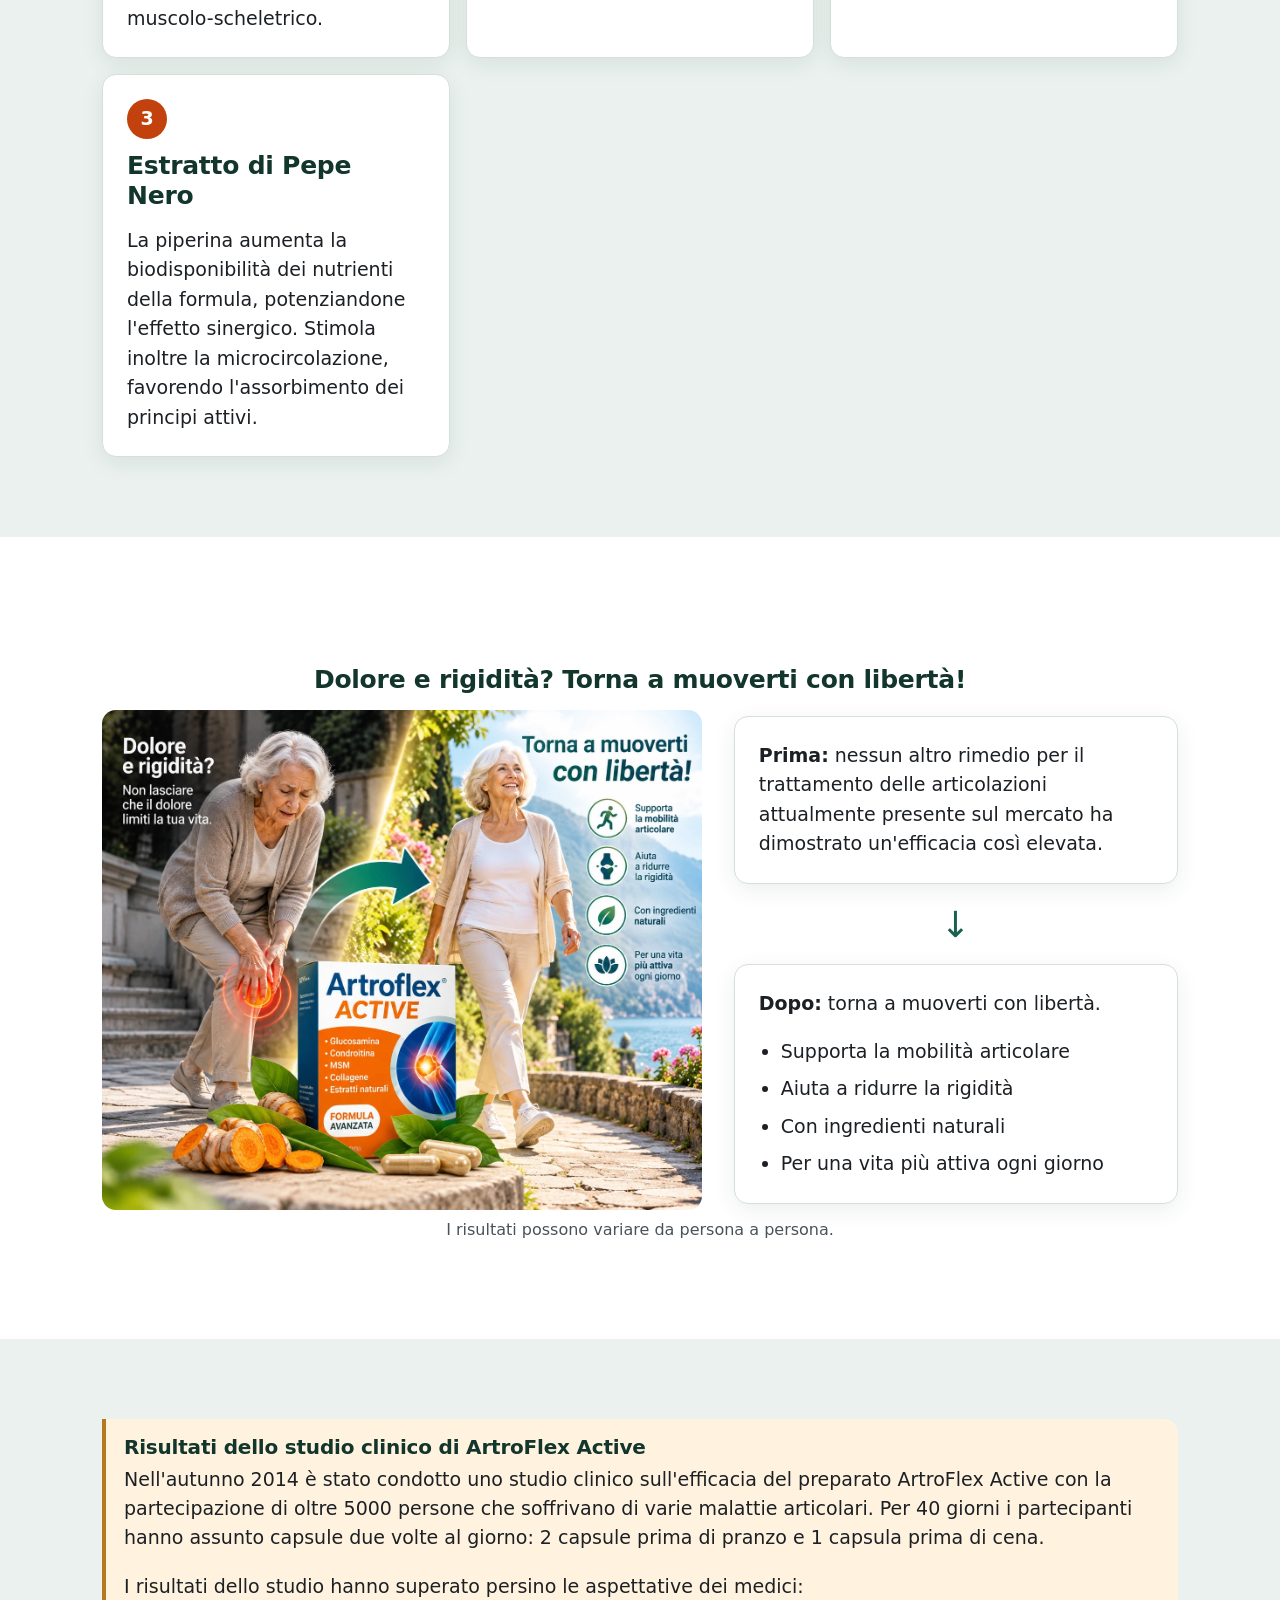
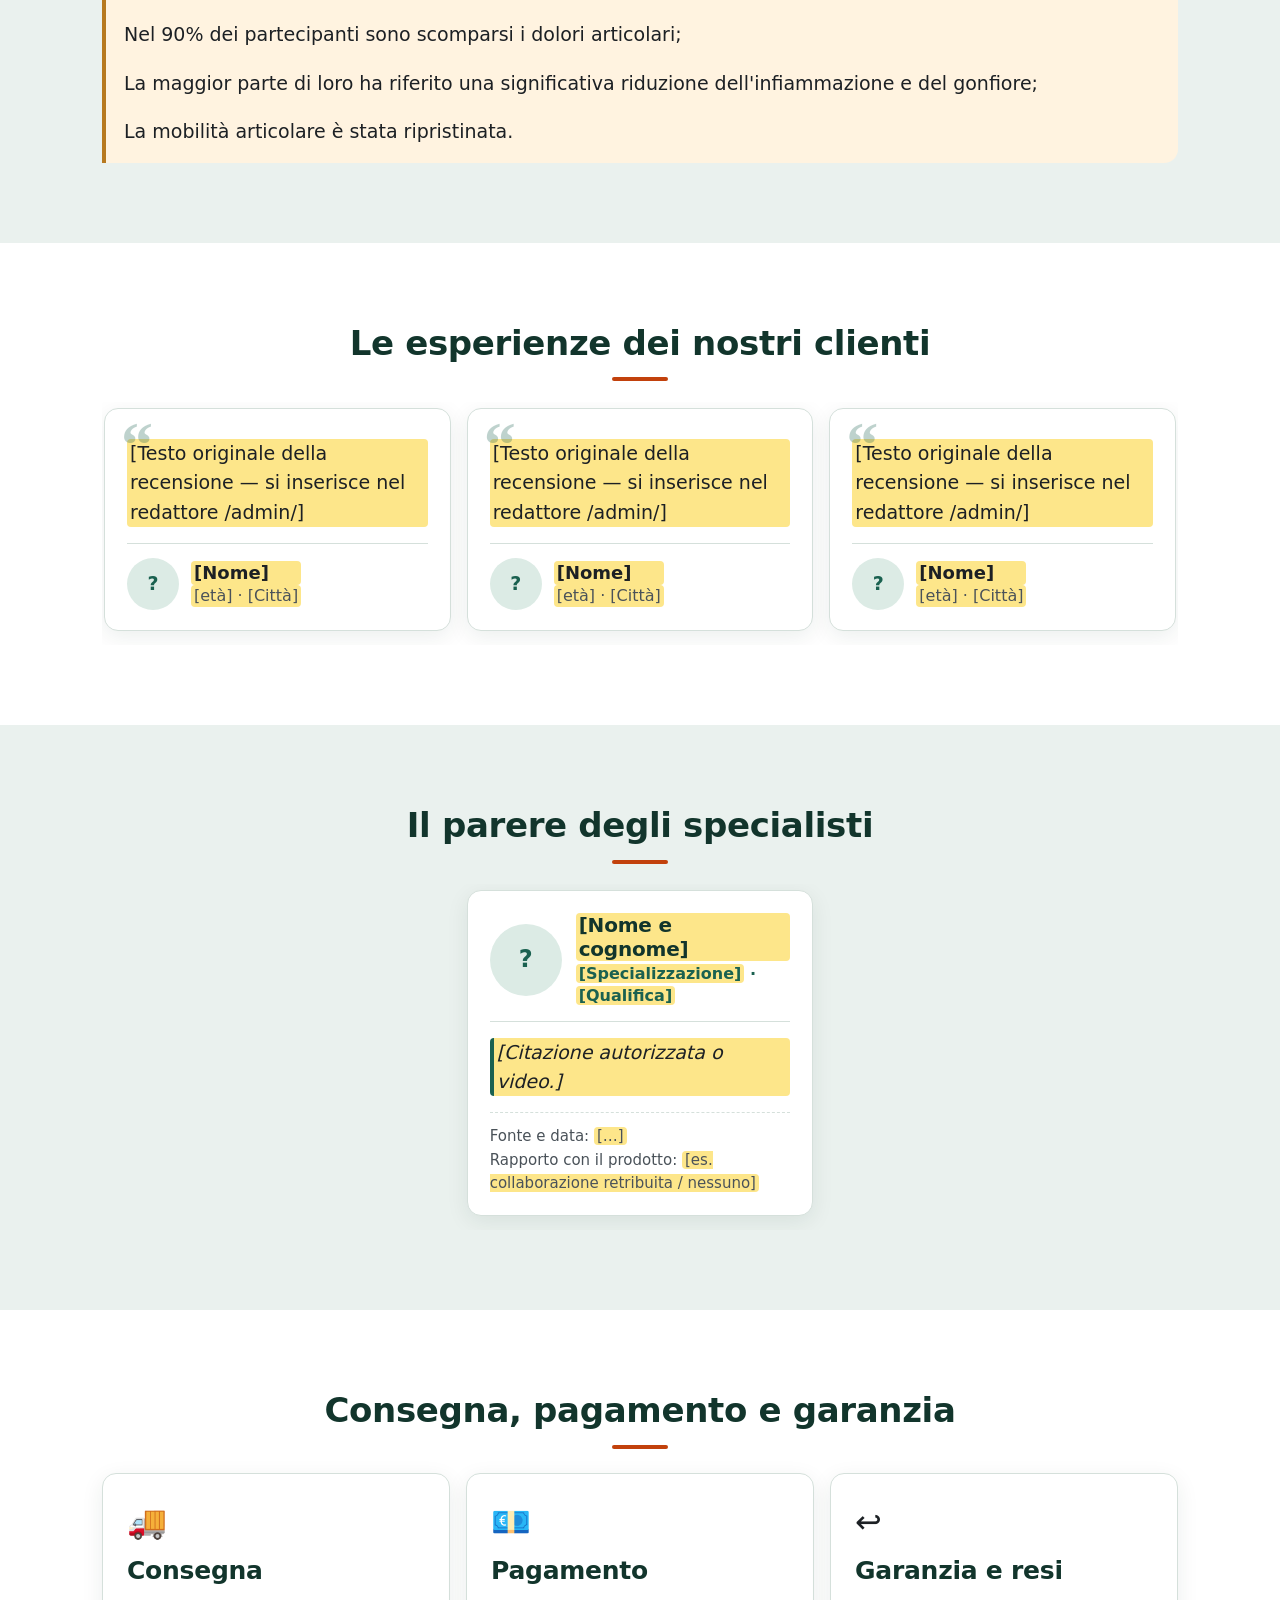
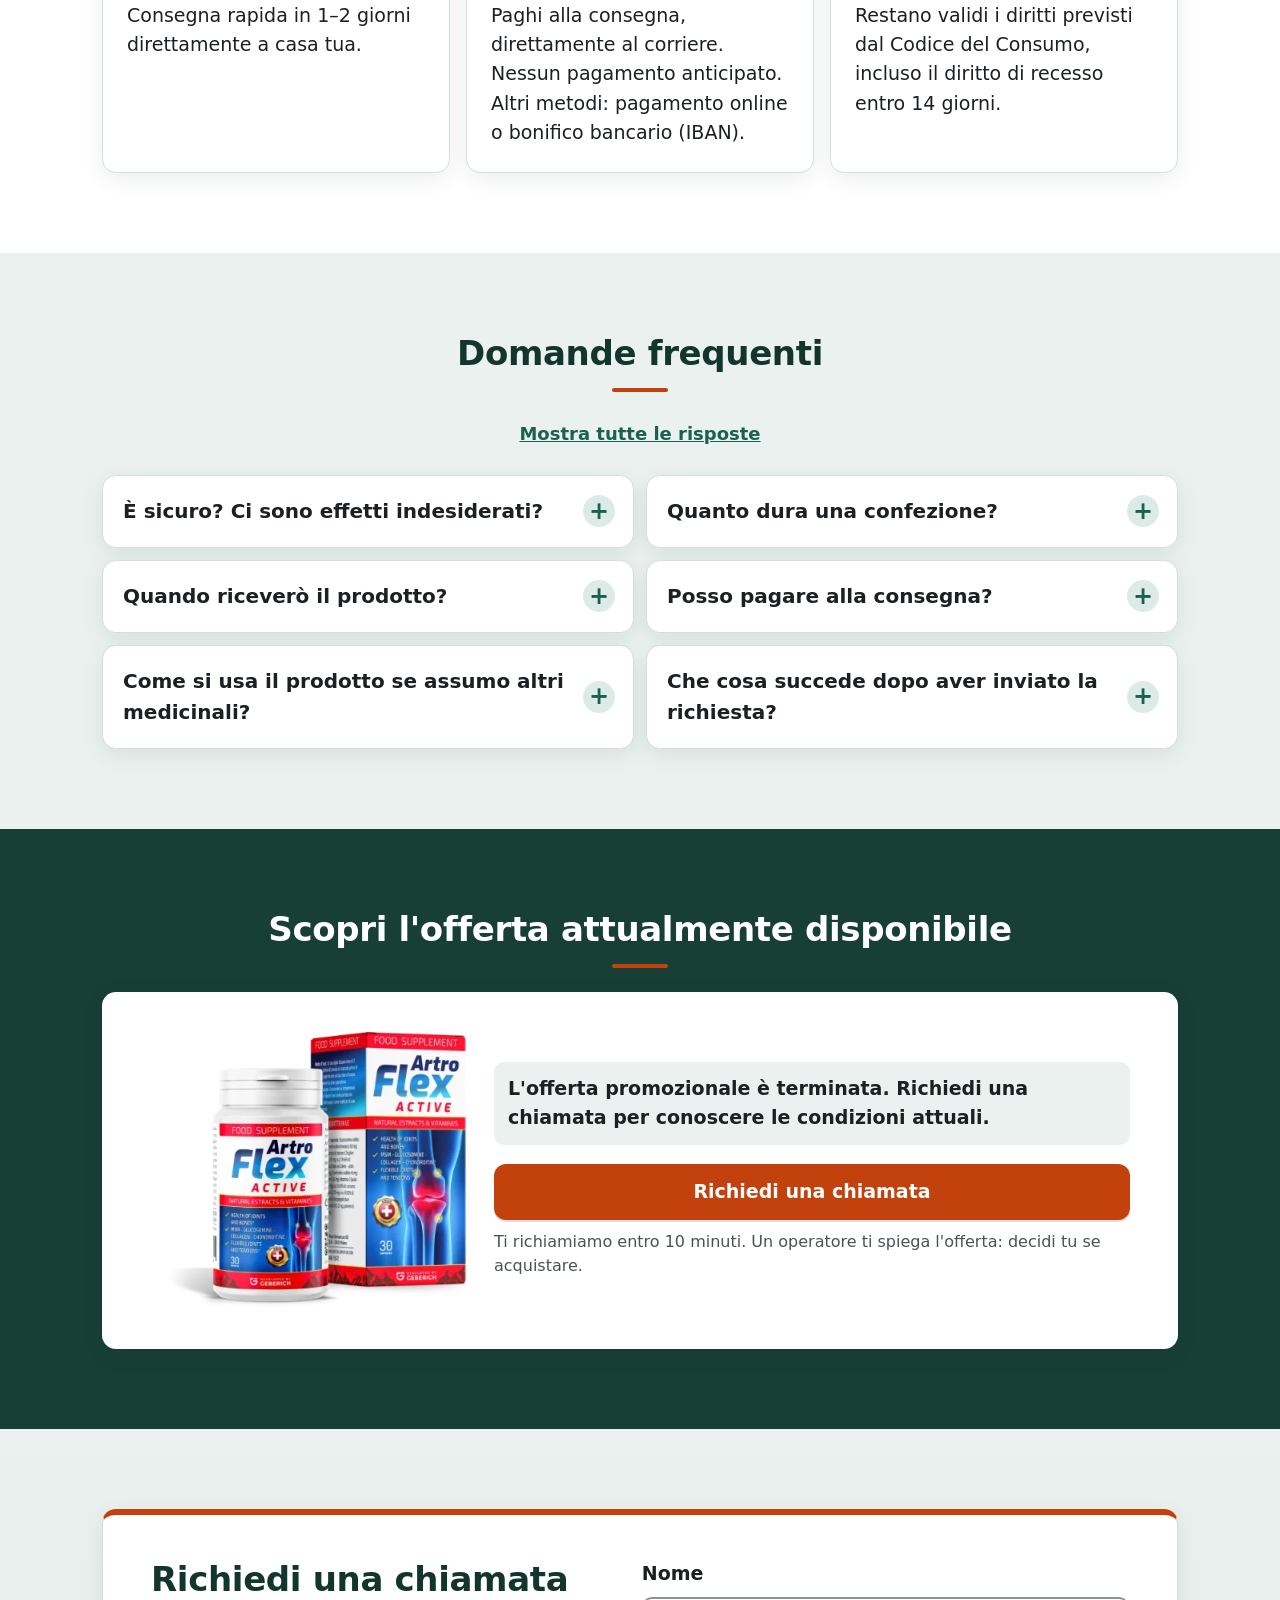
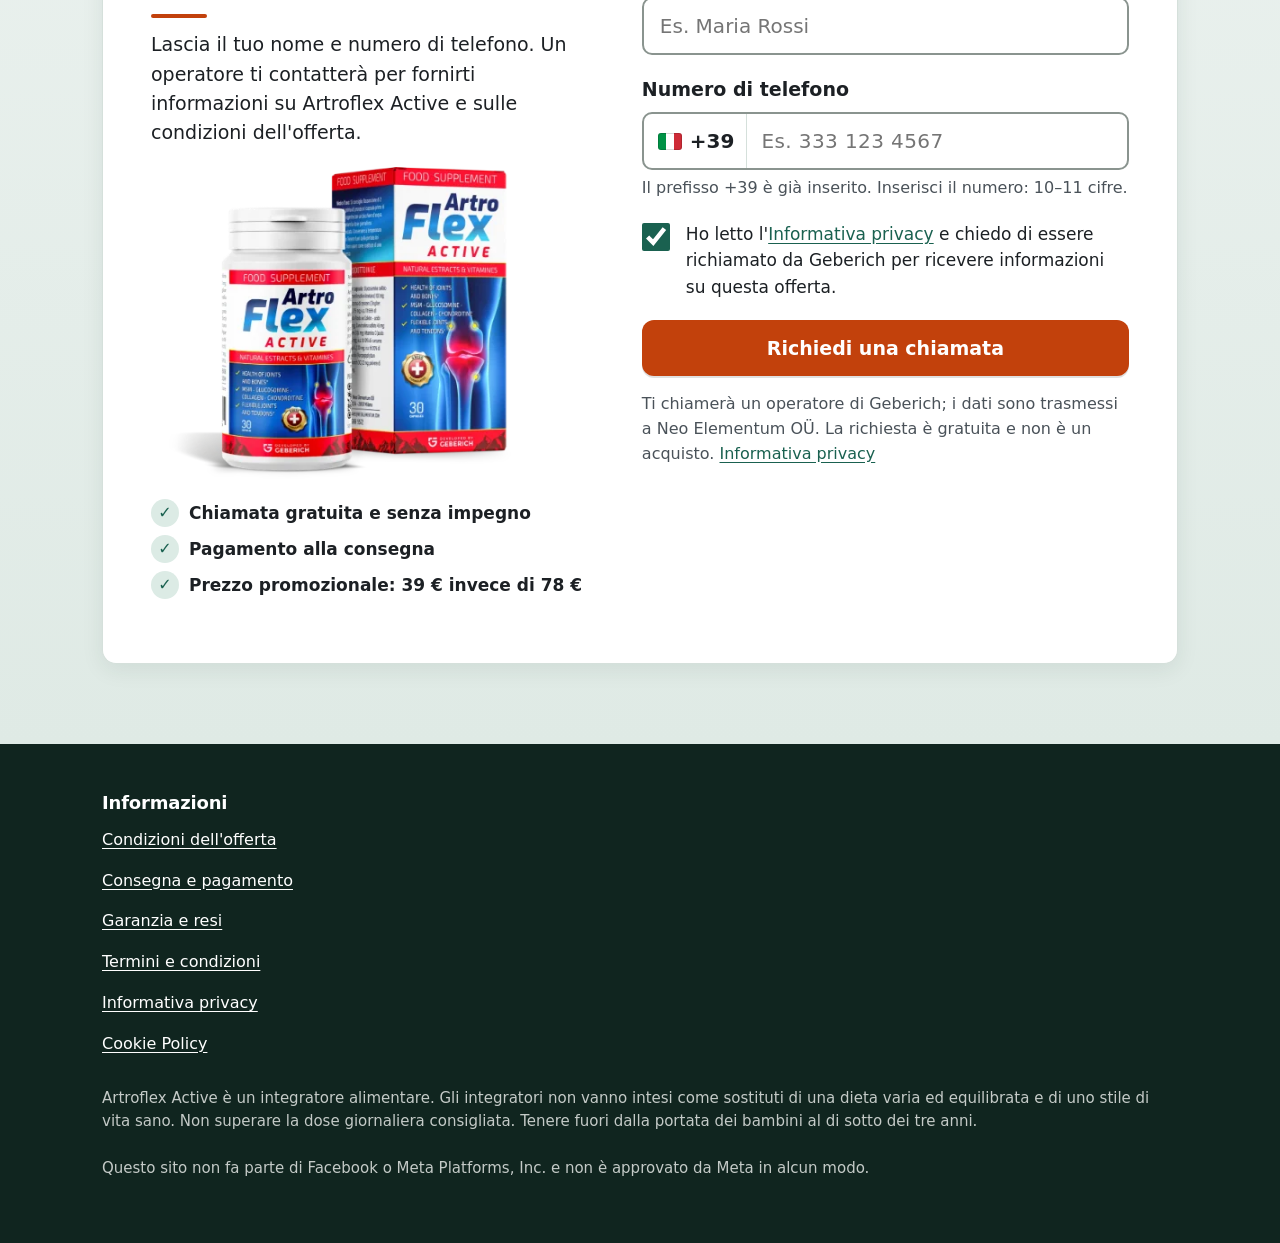
==== commit 93c748b3: "Added list of ingridients.html" ====
--- a/index.html
+++ b/index.html
@@ -133,19 +133,54 @@
     <div class="cards cards--3" data-track="cards-solution">
       <article class="card">
         <span class="card__num" aria-hidden="true">1</span>
-        <h3>Formula completa</h3>
-        <p>Dieci componenti in un unico prodotto: glucosamina, condroitina, MSM, collagene marino, vitamina C ed estratti vegetali.</p>
+        <h3>Solfato di Glucosamina</h3>
+        <p>Precursore dei glicosaminoglicani, aiuta a ridurre il dolore e a migliorare la funzione articolare nell'osteoartrite. Stimola la sintesi della cartilagine, proteggendola e favorendone il ripristino strutturale.</p>
       </article>
       <article class="card">
         <span class="card__num" aria-hidden="true">2</span>
-        <h3>Con vitamina C</h3>
-        <p data-claim="vitaminC">La vitamina C contribuisce alla normale formazione del collagene per la normale funzione delle cartilagini.</p>
-        <p data-claim-alt="vitaminC">La formula contiene vitamina C, insieme a collagene marino ed estratti vegetali.</p>
-      </article>
-      <article class="card">
-        <span class="card__num" aria-hidden="true">3</span>
-        <h3>Uso semplice</h3>
-        <p>2 capsule a pranzo e 1 capsula la sera, con abbondante acqua. Facile da inserire nella giornata.</p>
+        <h3>Metilsulfonilmetano (MSM)</h3>
+        <p data-claim="vitaminC">Composto organico di zolfo con proprietà antinfiammatorie. Partecipa alla sintesi del collagene, riduce il dolore, l'infiammazione e l'edema, migliorando la mobilità articolare.</p>
+        <p data-claim-alt="vitaminC">Composto organico di zolfo con proprietà antinfiammatorie. Partecipa alla sintesi del collagene, riduce il dolore, l'infiammazione e l'edema, migliorando la mobilità articolare.</p>
+      </article>
+      <article class="card">
+        <span class="card__num" aria-hidden="true">3</span>
+        <h3>Solfato di Condroitina</h3>
+        <p>Componente essenziale della cartilagine che trattiene l'acqua, garantendo elasticità. Aiuta a ridurre il dolore, migliorare la funzionalità articolare e rallentare la degradazione della cartilagine.</p>
+      </article>
+      <article class="card">
+        <span class="card__num" aria-hidden="true">3</span>
+        <h3>Estratto di Boswellia</h3>
+        <p>Contiene acidi boswellici con potenti proprietà antinfiammatorie. Inibisce la 5-lipossigenasi, alleviando il dolore, migliorando la microcircolazione e supportando la salute articolare.</p>
+      </article>
+      <article class="card">
+        <span class="card__num" aria-hidden="true">3</span>
+        <h3>Vitamina C</h3>
+        <p>Potente antiossidante essenziale per la sintesi del collagene (idrossilazione di prolina e lisina). Protegge le cellule dallo stress ossidativo, mantenendo la struttura di cartilagine e legamenti.</p>
+      </article>
+      <article class="card">
+        <span class="card__num" aria-hidden="true">3</span>
+        <h3>Estratto di Curcuma</h3>
+        <p>Il principio attivo curcumina inibisce NF-κB e COX-2, riducendo infiammazione e dolore. Offre protezione antiossidante, favorisce la rigenerazione dei tessuti e migliora lo stato delle articolazioni.</p>
+      </article>
+      <article class="card">
+        <span class="card__num" aria-hidden="true">3</span>
+        <h3>Estratto di Artiglio del Diavolo</h3>
+        <p>Ricco di arpagosidi, allevia il dolore e l'infiammazione nell'osteoartrite e nell'artrite reumatoide. Migliora la mobilità articolare e supporta la salute dell'apparato muscolo-scheletrico.</p>
+      </article>
+      <article class="card">
+        <span class="card__num" aria-hidden="true">3</span>
+        <h3>Estratto di Zenzero</h3>
+        <p>Aiuta a eliminare edemi e infiammazioni, migliorando il flusso sanguigno. Esercita effetti antinfiammatori e analgesici simili a farmaci come ibuprofene e diclofenac.</p>
+      </article>
+      <article class="card">
+        <span class="card__num" aria-hidden="true">3</span>
+        <h3>Collagene Marino</h3>
+        <p>Partecipa ai processi rigenerativi, donando elasticità ai tessuti connettivi. Grazie all'alta biodisponibilità, rinforza i legamenti, ripristina la cartilagine e riduce il dolore articolare.</p>
+      </article>
+      <article class="card">
+        <span class="card__num" aria-hidden="true">3</span>
+        <h3>Estratto di Pepe Nero</h3>
+        <p>La piperina aumenta la biodisponibilità dei nutrienti della formula, potenziandone l'effetto sinergico. Stimola inoltre la microcircolazione, favorendo l'assorbimento dei principi attivi.</p>
       </article>
     </div>
   </div>
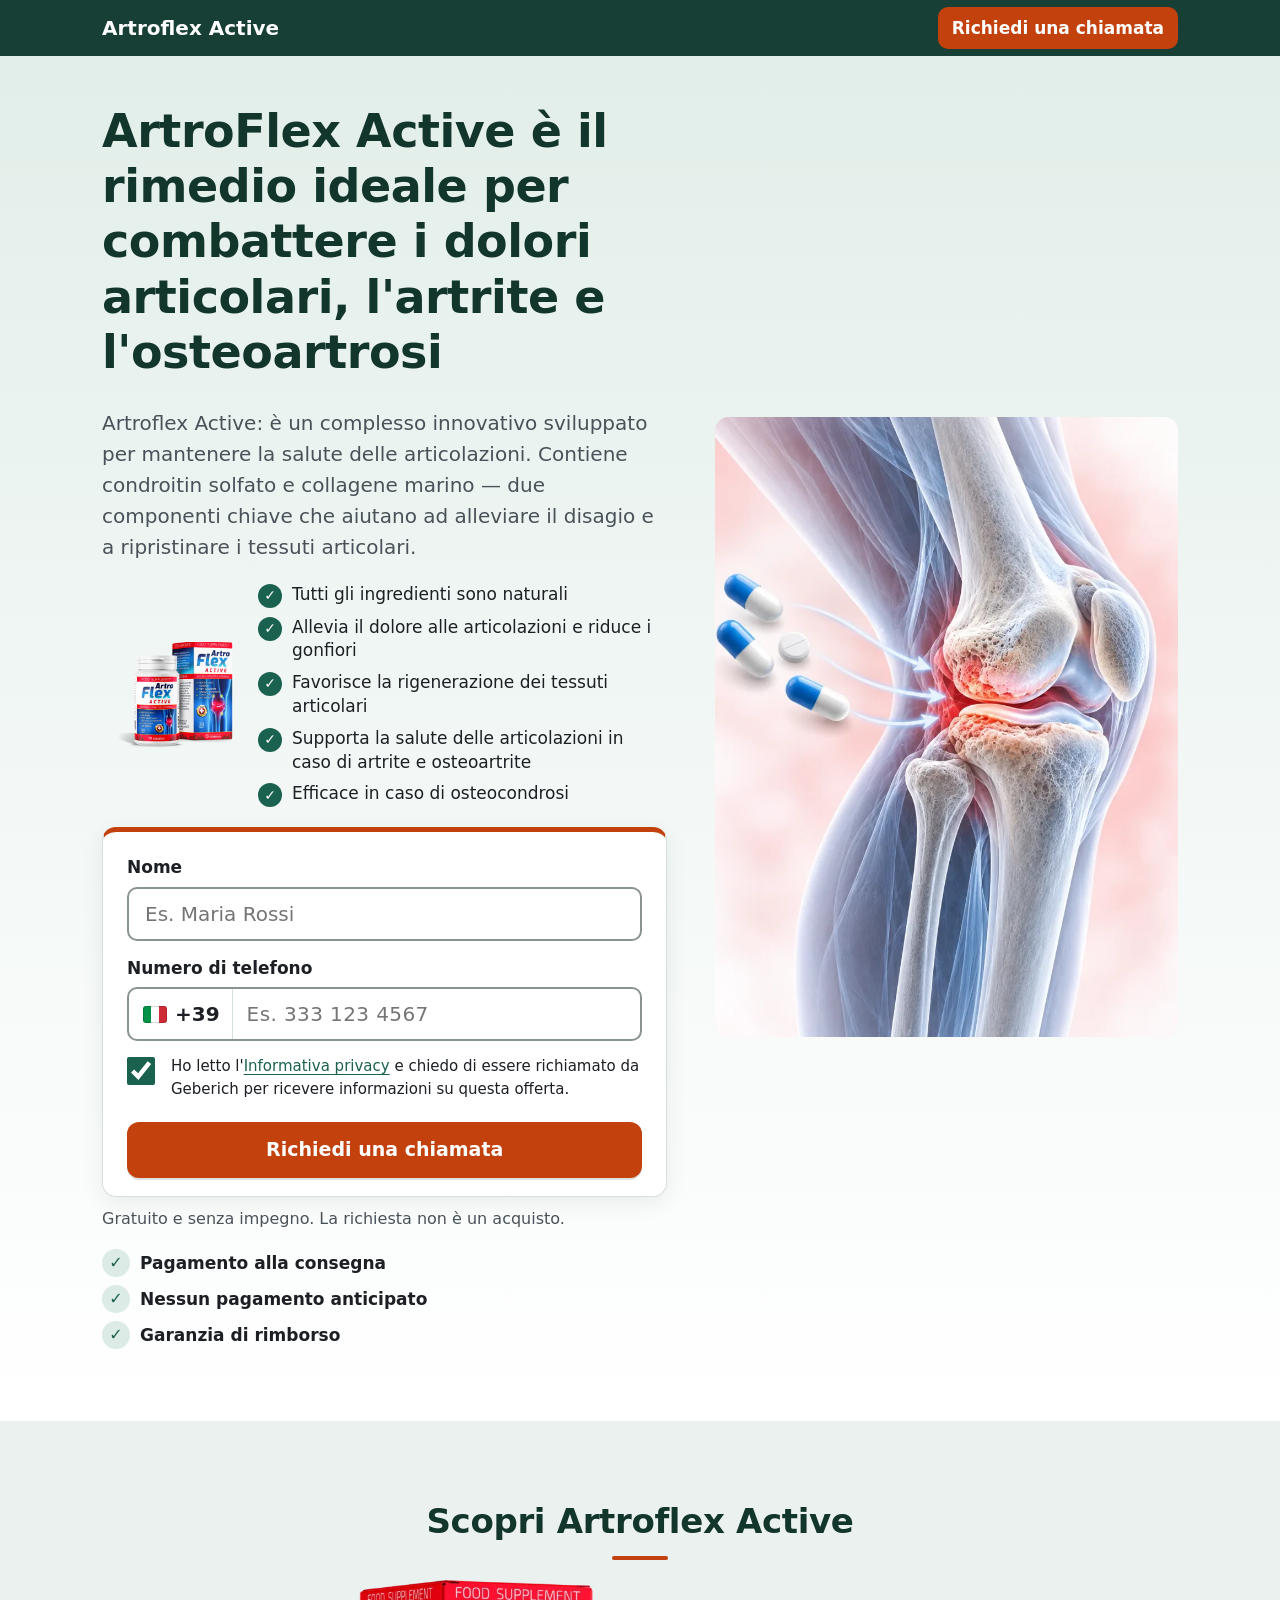
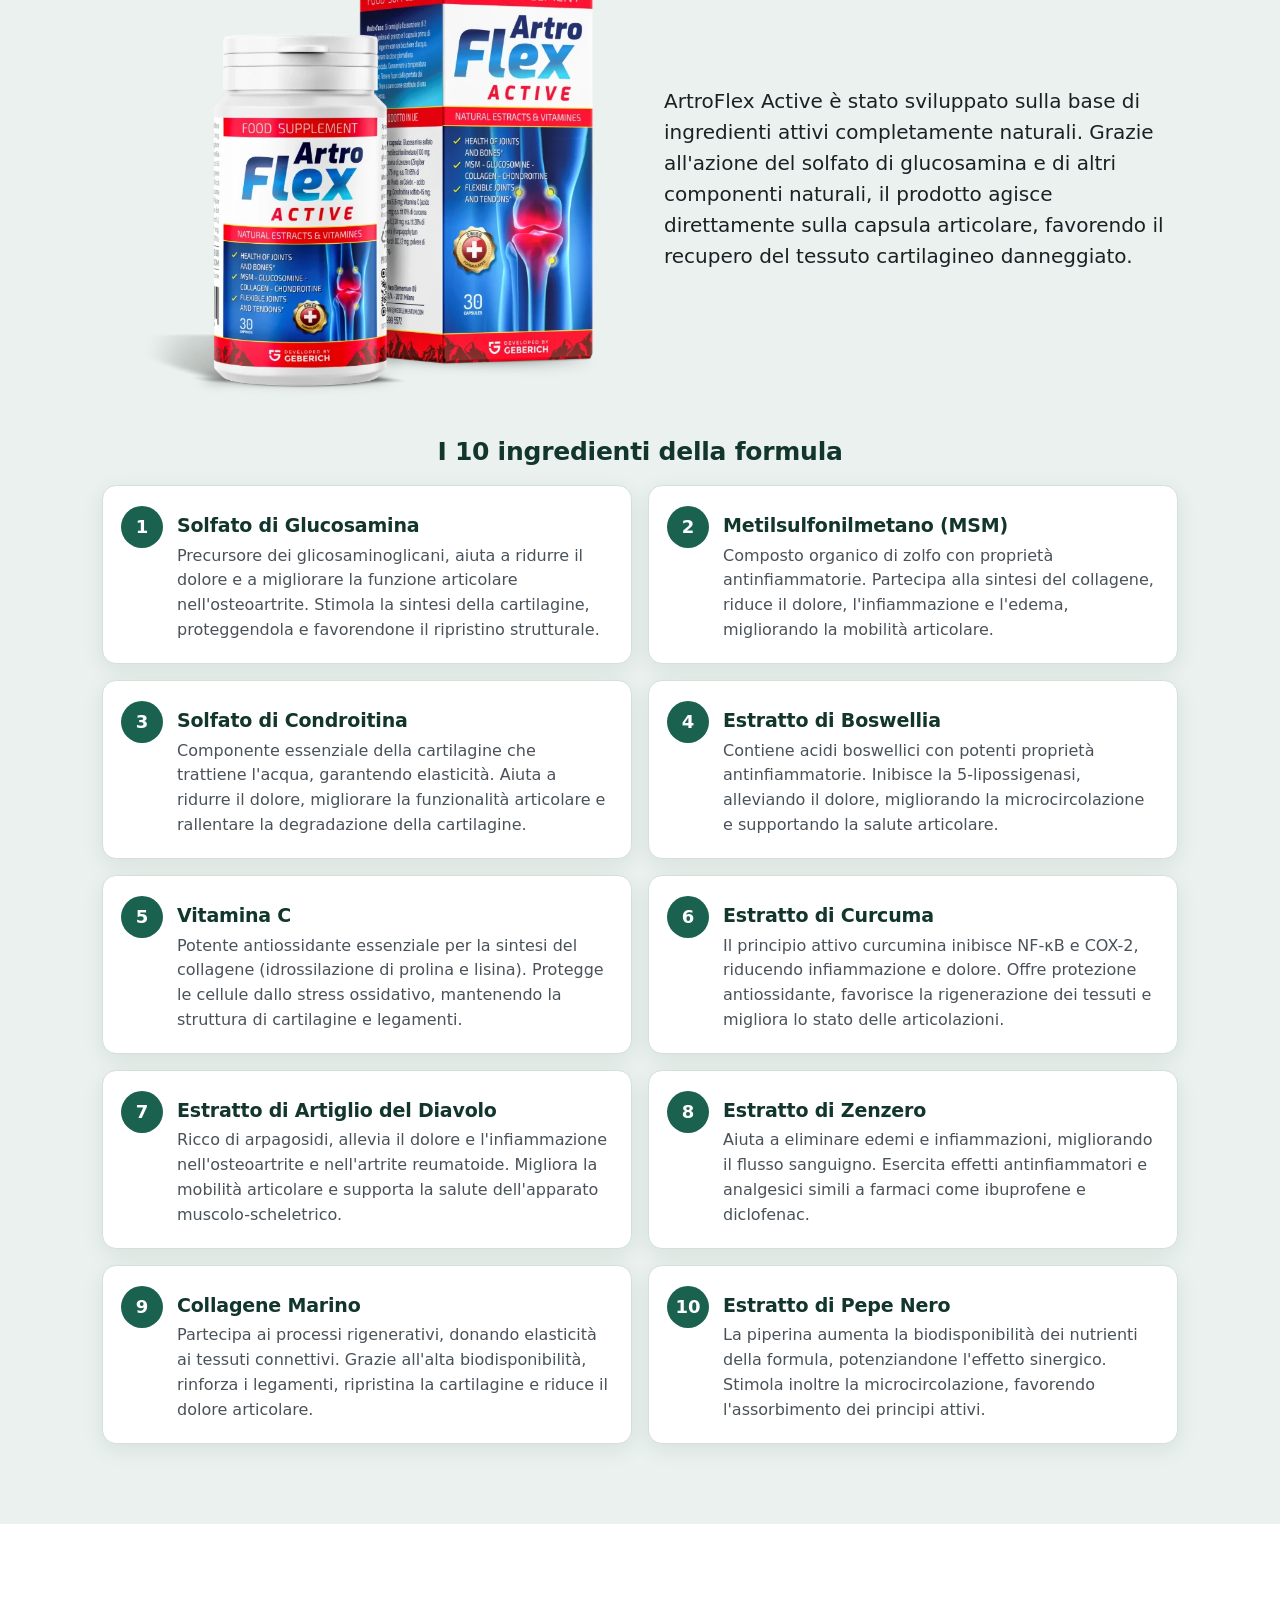
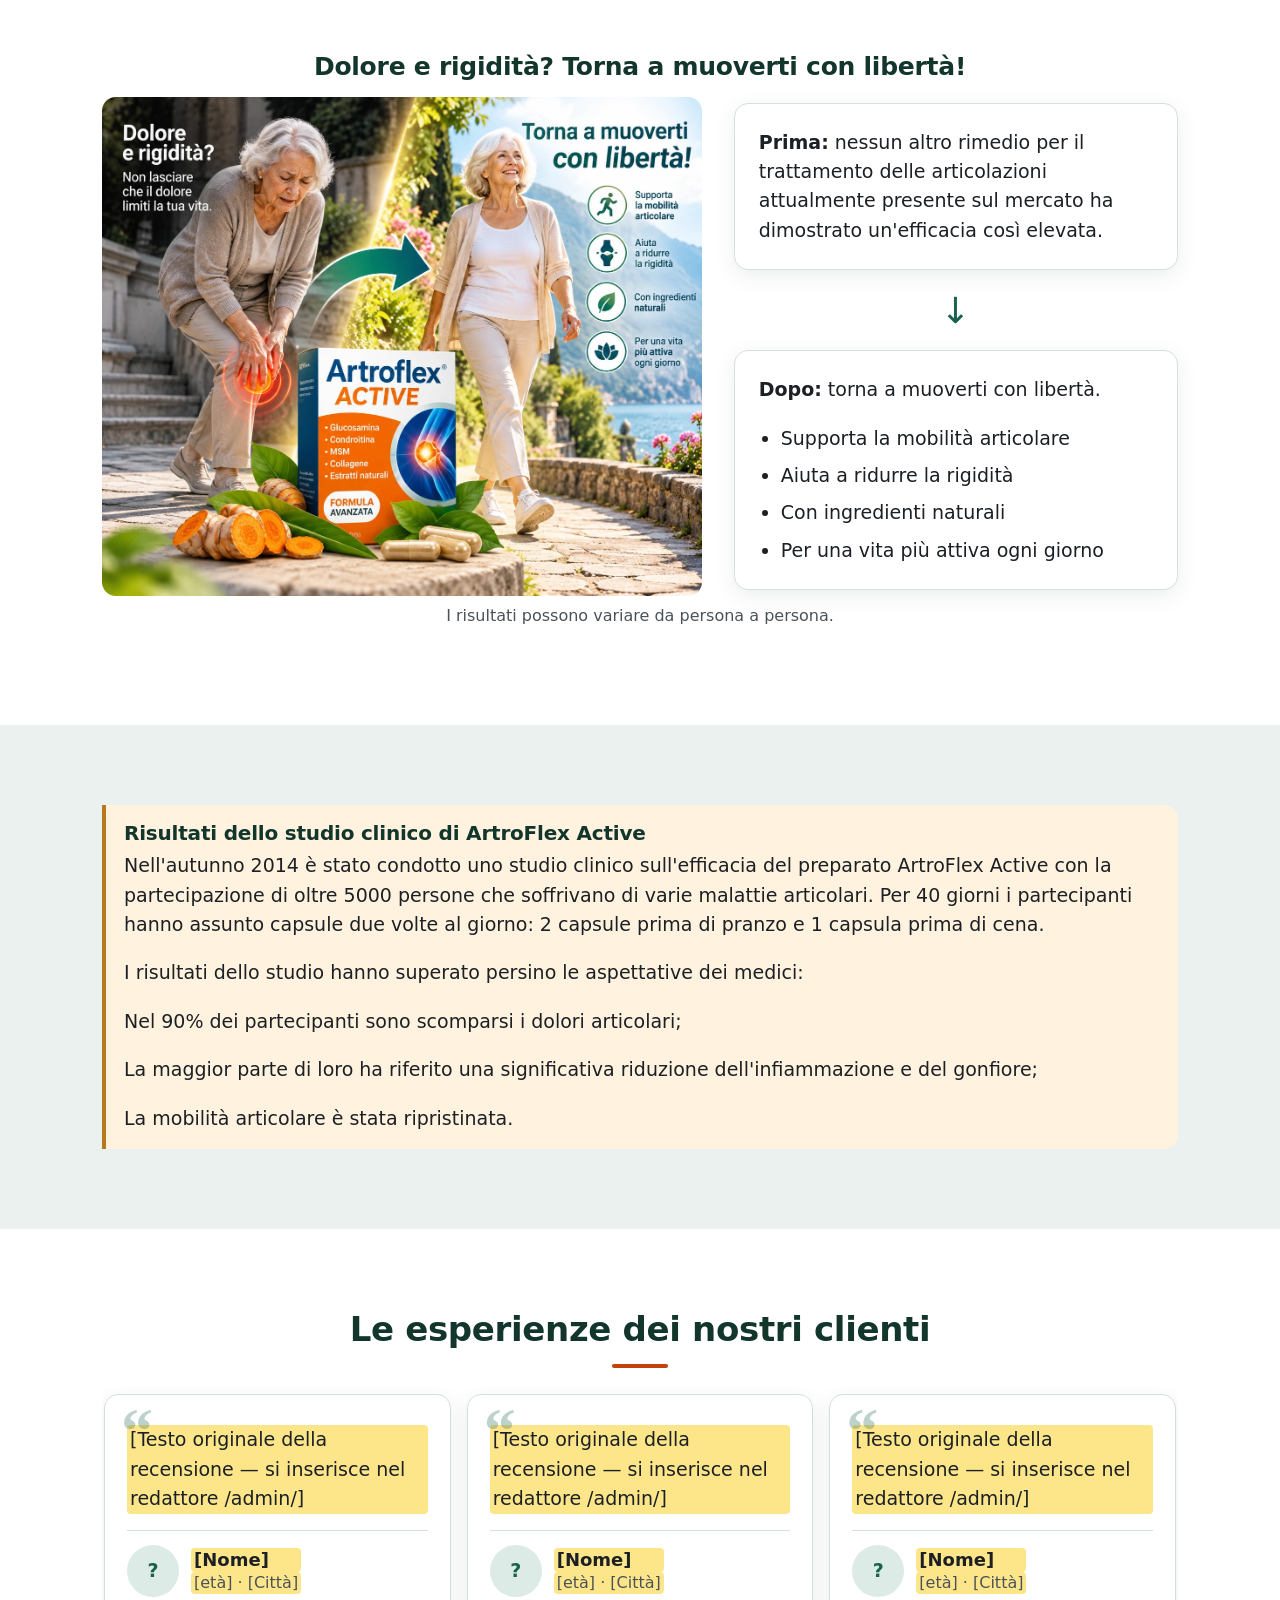
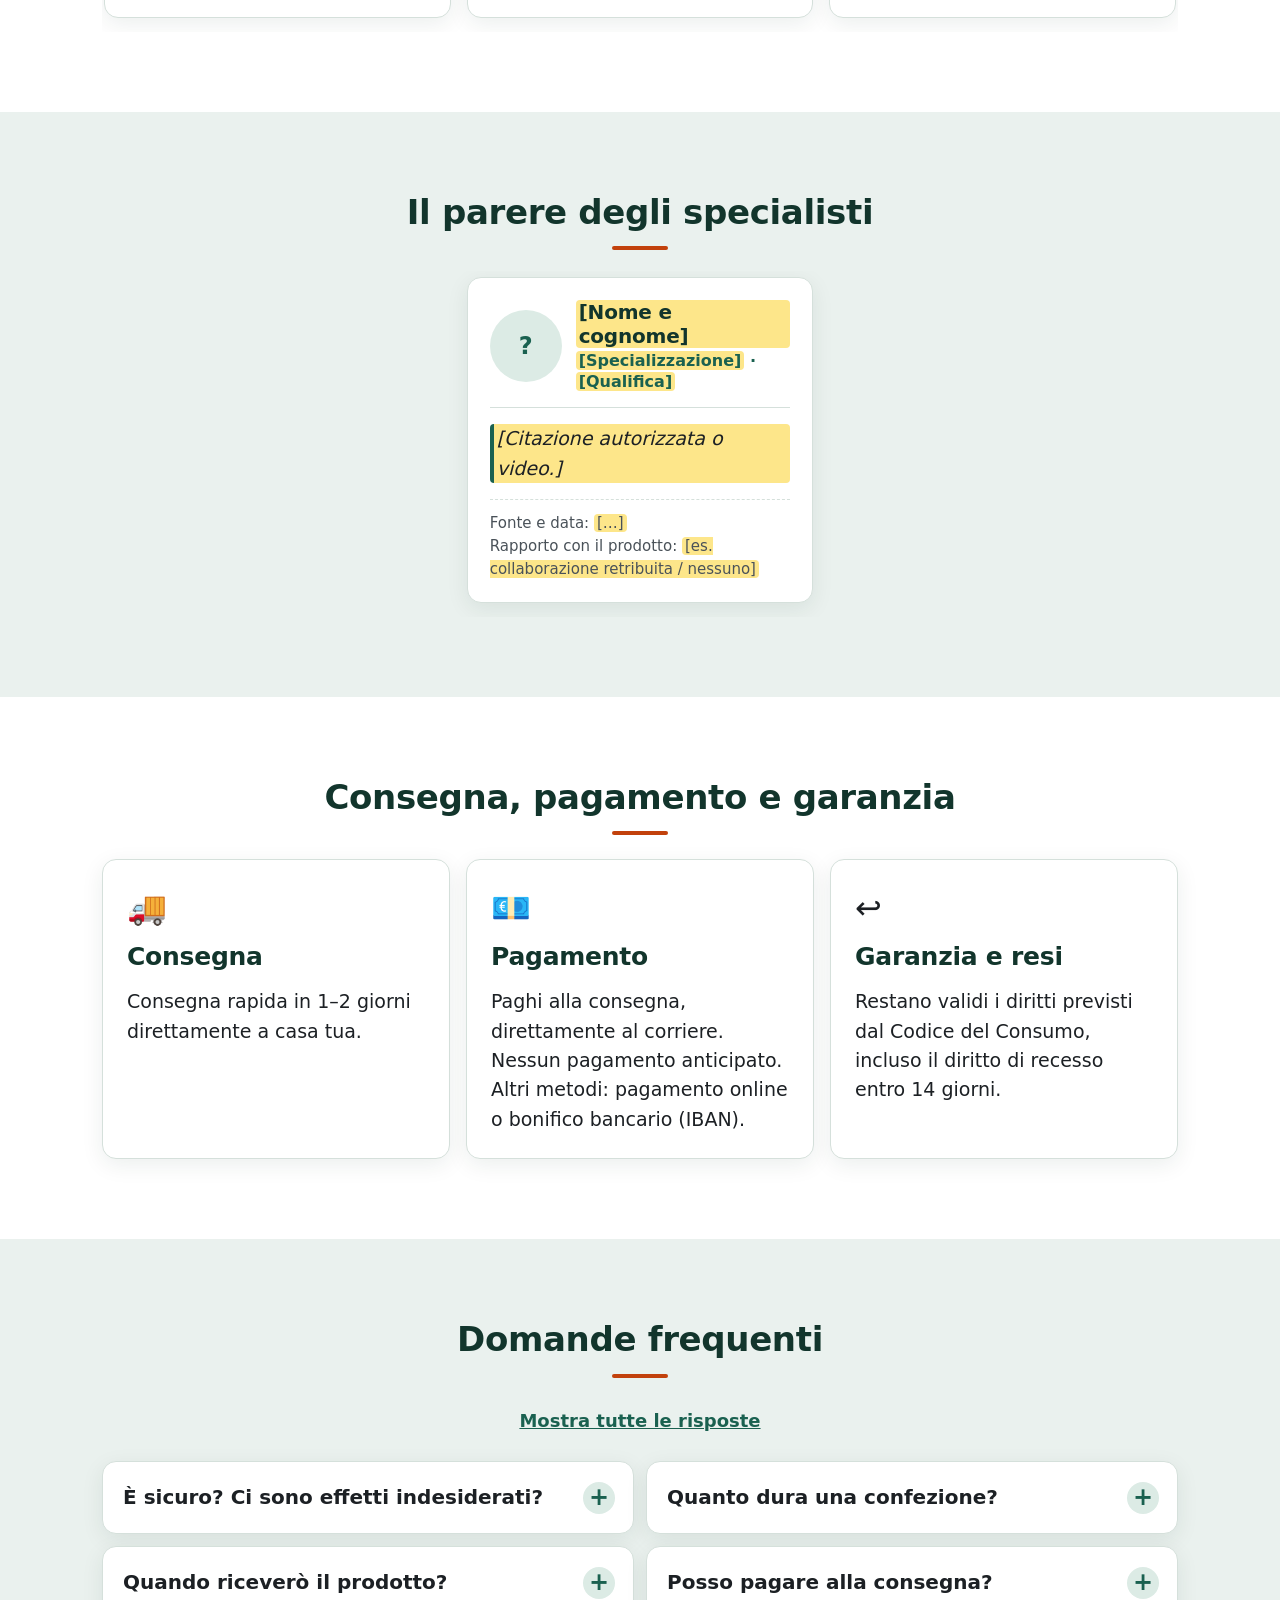
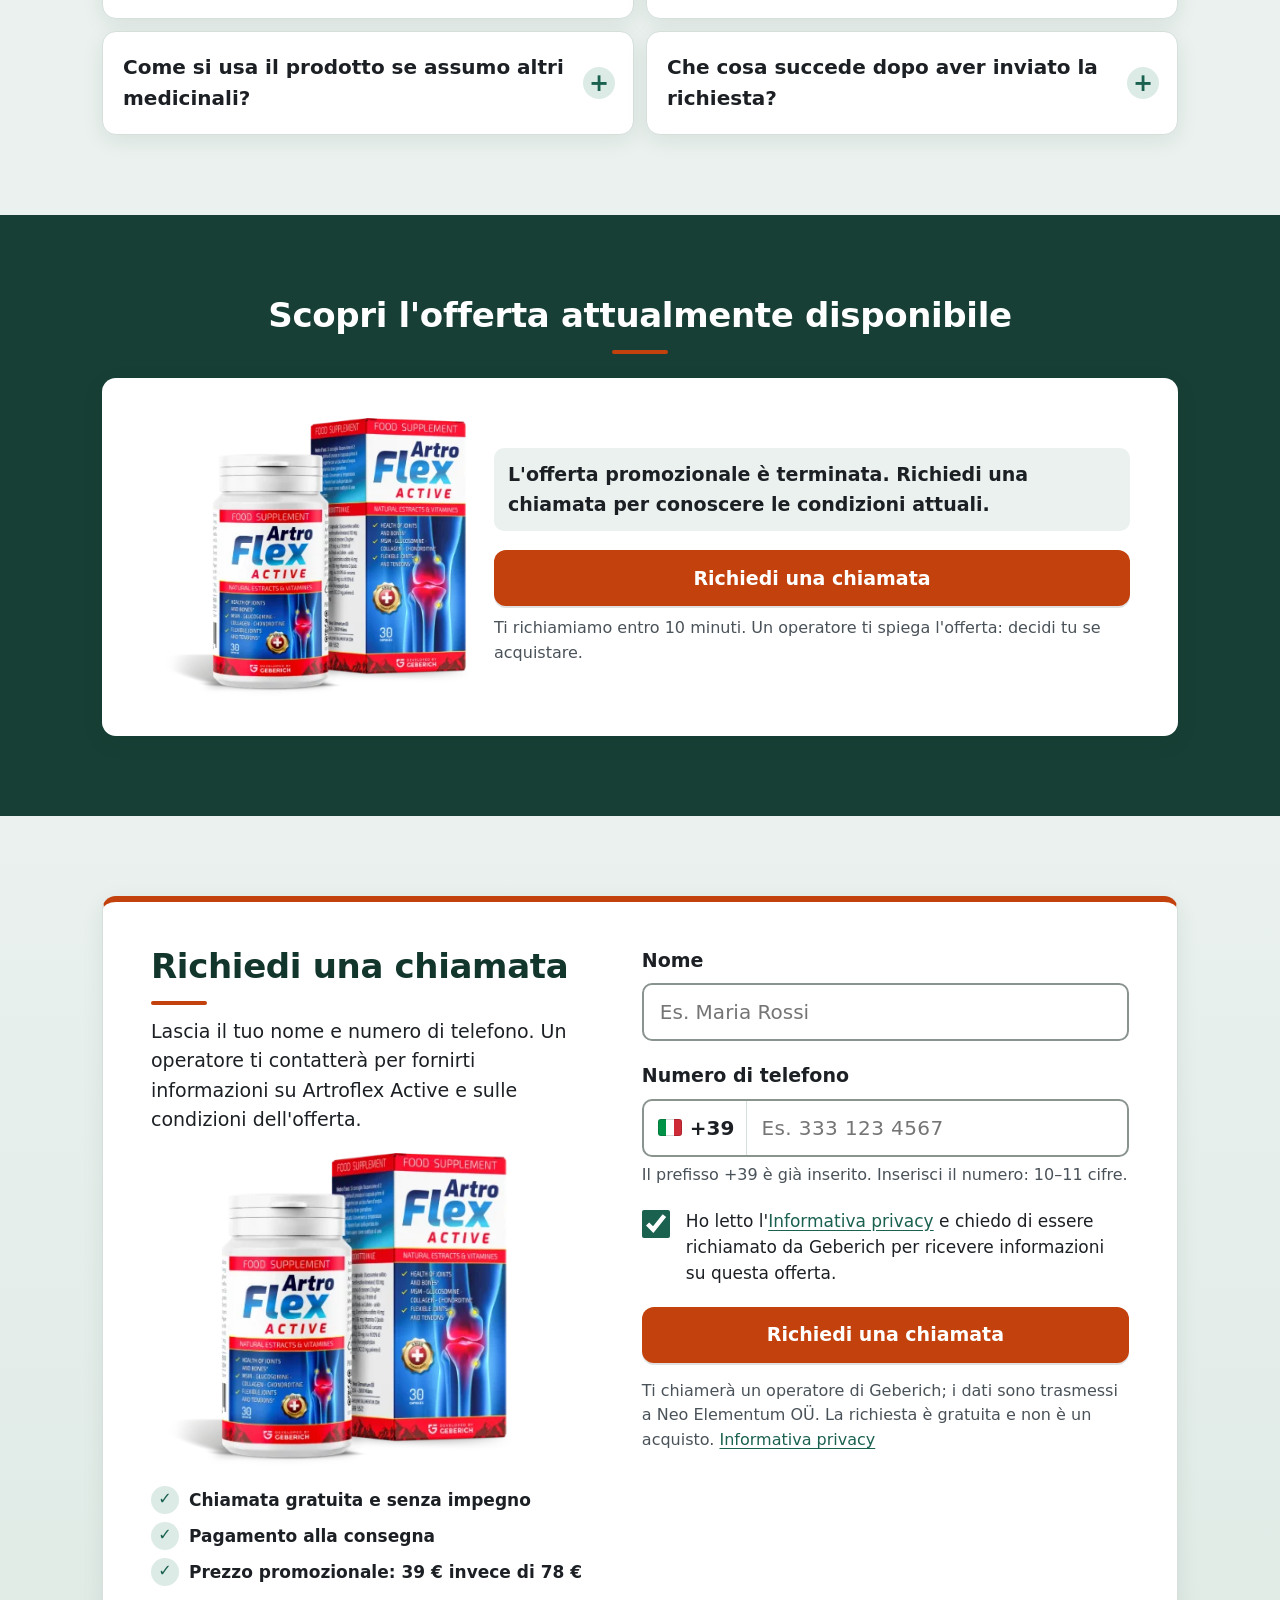
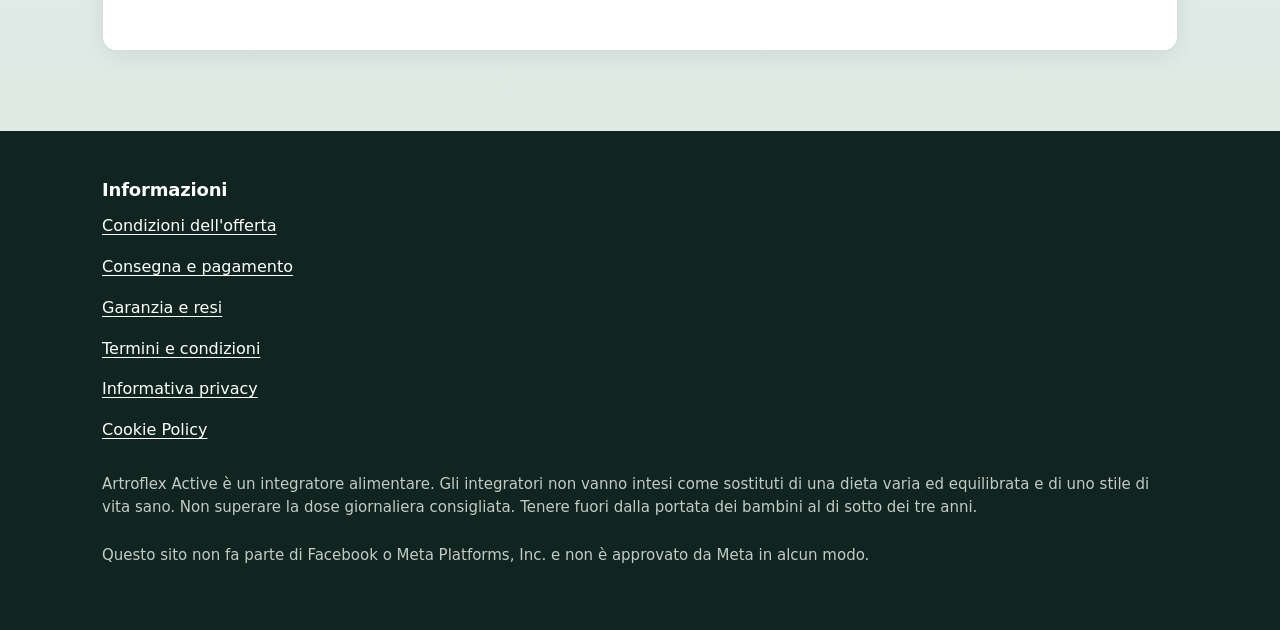
==== commit 7a7b3047: "Ингредиенты: нумерованные карточки, 2 колонки на десктопе, на телефоне 4 + «Mostra tutti» Co-Authore" ====
--- a/index.html
+++ b/index.html
@@ -130,59 +130,50 @@
       </div>
     </div>
 
-    <div class="cards cards--3" data-track="cards-solution">
-      <article class="card">
-        <span class="card__num" aria-hidden="true">1</span>
+    <h3 class="center ingredients__title">I 10 ingredienti della formula</h3>
+    <div class="ingredients" data-track="cards-solution" data-collapsible>
+      <article class="card">
         <h3>Solfato di Glucosamina</h3>
         <p>Precursore dei glicosaminoglicani, aiuta a ridurre il dolore e a migliorare la funzione articolare nell'osteoartrite. Stimola la sintesi della cartilagine, proteggendola e favorendone il ripristino strutturale.</p>
       </article>
       <article class="card">
-        <span class="card__num" aria-hidden="true">2</span>
         <h3>Metilsulfonilmetano (MSM)</h3>
-        <p data-claim="vitaminC">Composto organico di zolfo con proprietà antinfiammatorie. Partecipa alla sintesi del collagene, riduce il dolore, l'infiammazione e l'edema, migliorando la mobilità articolare.</p>
-        <p data-claim-alt="vitaminC">Composto organico di zolfo con proprietà antinfiammatorie. Partecipa alla sintesi del collagene, riduce il dolore, l'infiammazione e l'edema, migliorando la mobilità articolare.</p>
-      </article>
-      <article class="card">
-        <span class="card__num" aria-hidden="true">3</span>
+        <p>Composto organico di zolfo con proprietà antinfiammatorie. Partecipa alla sintesi del collagene, riduce il dolore, l'infiammazione e l'edema, migliorando la mobilità articolare.</p>
+      </article>
+      <article class="card">
         <h3>Solfato di Condroitina</h3>
         <p>Componente essenziale della cartilagine che trattiene l'acqua, garantendo elasticità. Aiuta a ridurre il dolore, migliorare la funzionalità articolare e rallentare la degradazione della cartilagine.</p>
       </article>
       <article class="card">
-        <span class="card__num" aria-hidden="true">3</span>
         <h3>Estratto di Boswellia</h3>
         <p>Contiene acidi boswellici con potenti proprietà antinfiammatorie. Inibisce la 5-lipossigenasi, alleviando il dolore, migliorando la microcircolazione e supportando la salute articolare.</p>
       </article>
       <article class="card">
-        <span class="card__num" aria-hidden="true">3</span>
         <h3>Vitamina C</h3>
         <p>Potente antiossidante essenziale per la sintesi del collagene (idrossilazione di prolina e lisina). Protegge le cellule dallo stress ossidativo, mantenendo la struttura di cartilagine e legamenti.</p>
       </article>
       <article class="card">
-        <span class="card__num" aria-hidden="true">3</span>
         <h3>Estratto di Curcuma</h3>
         <p>Il principio attivo curcumina inibisce NF-κB e COX-2, riducendo infiammazione e dolore. Offre protezione antiossidante, favorisce la rigenerazione dei tessuti e migliora lo stato delle articolazioni.</p>
       </article>
       <article class="card">
-        <span class="card__num" aria-hidden="true">3</span>
         <h3>Estratto di Artiglio del Diavolo</h3>
         <p>Ricco di arpagosidi, allevia il dolore e l'infiammazione nell'osteoartrite e nell'artrite reumatoide. Migliora la mobilità articolare e supporta la salute dell'apparato muscolo-scheletrico.</p>
       </article>
       <article class="card">
-        <span class="card__num" aria-hidden="true">3</span>
         <h3>Estratto di Zenzero</h3>
         <p>Aiuta a eliminare edemi e infiammazioni, migliorando il flusso sanguigno. Esercita effetti antinfiammatori e analgesici simili a farmaci come ibuprofene e diclofenac.</p>
       </article>
       <article class="card">
-        <span class="card__num" aria-hidden="true">3</span>
         <h3>Collagene Marino</h3>
         <p>Partecipa ai processi rigenerativi, donando elasticità ai tessuti connettivi. Grazie all'alta biodisponibilità, rinforza i legamenti, ripristina la cartilagine e riduce il dolore articolare.</p>
       </article>
       <article class="card">
-        <span class="card__num" aria-hidden="true">3</span>
         <h3>Estratto di Pepe Nero</h3>
         <p>La piperina aumenta la biodisponibilità dei nutrienti della formula, potenziandone l'effetto sinergico. Stimola inoltre la microcircolazione, favorendo l'assorbimento dei principi attivi.</p>
       </article>
     </div>
+    <button type="button" class="btn btn--ghost ingredients__more" data-expand-target="ingredients" data-track="btn-ingredients-more">Mostra tutti i 10 ingredienti</button>
   </div>
 </section>
 
--- a/assets/css/style.css
+++ b/assets/css/style.css
@@ -760,3 +760,34 @@
   .hero picture.hero__img--mobile { display: block; margin: 4px 0 16px; border-radius: var(--radius); }
   .hero__media { display: none; }
 }
+
+/* ---------- Ингредиенты: нумерованный список карточек ---------- */
+.ingredients__title { margin: 40px 0 18px; }
+.ingredients { counter-reset: ing; display: grid; grid-template-columns: 1fr; gap: 12px; }
+.ingredients .card {
+  counter-increment: ing;
+  display: grid; grid-template-columns: 42px 1fr; column-gap: 14px; align-items: start;
+  padding: 16px 16px 16px 14px; border: 1px solid var(--line); background: #fff;
+}
+.ingredients .card::before {
+  content: counter(ing); grid-row: 1 / span 2;
+  width: 42px; height: 42px; border-radius: 50%;
+  display: flex; align-items: center; justify-content: center;
+  background: var(--trust); color: #fff; font-weight: 800; font-size: 18px;
+}
+.ingredients .card h3 { margin: 8px 0 6px; font-size: 19px; line-height: 1.25; color: var(--ink); }
+.ingredients .card p { margin: 0; font-size: 16px; line-height: 1.55; color: var(--text-soft); }
+.ingredients__more { display: none; width: 100%; margin-top: 14px; min-height: 52px; border-color: var(--trust); color: var(--trust); }
+@media (max-width: 767px) {
+  /* На телефоне сразу видны 4 ингредиента, остальные — по кнопке */
+  .ingredients:not(.is-open) .card:nth-child(n+5) { display: none; }
+  .ingredients:not(.is-open) + .ingredients__more { display: flex; }
+  .ingredients .card { grid-template-columns: 36px 1fr; column-gap: 12px; padding: 14px 14px 14px 12px; }
+  .ingredients .card::before { width: 36px; height: 36px; font-size: 16px; }
+  .ingredients .card h3 { margin-top: 6px; font-size: 18px; }
+  .ingredients .card p { font-size: 15.5px; }
+}
+@media (min-width: 768px) {
+  .ingredients { grid-template-columns: 1fr 1fr; gap: 16px; }
+  .ingredients .card { padding: 20px 22px 20px 18px; }
+}
